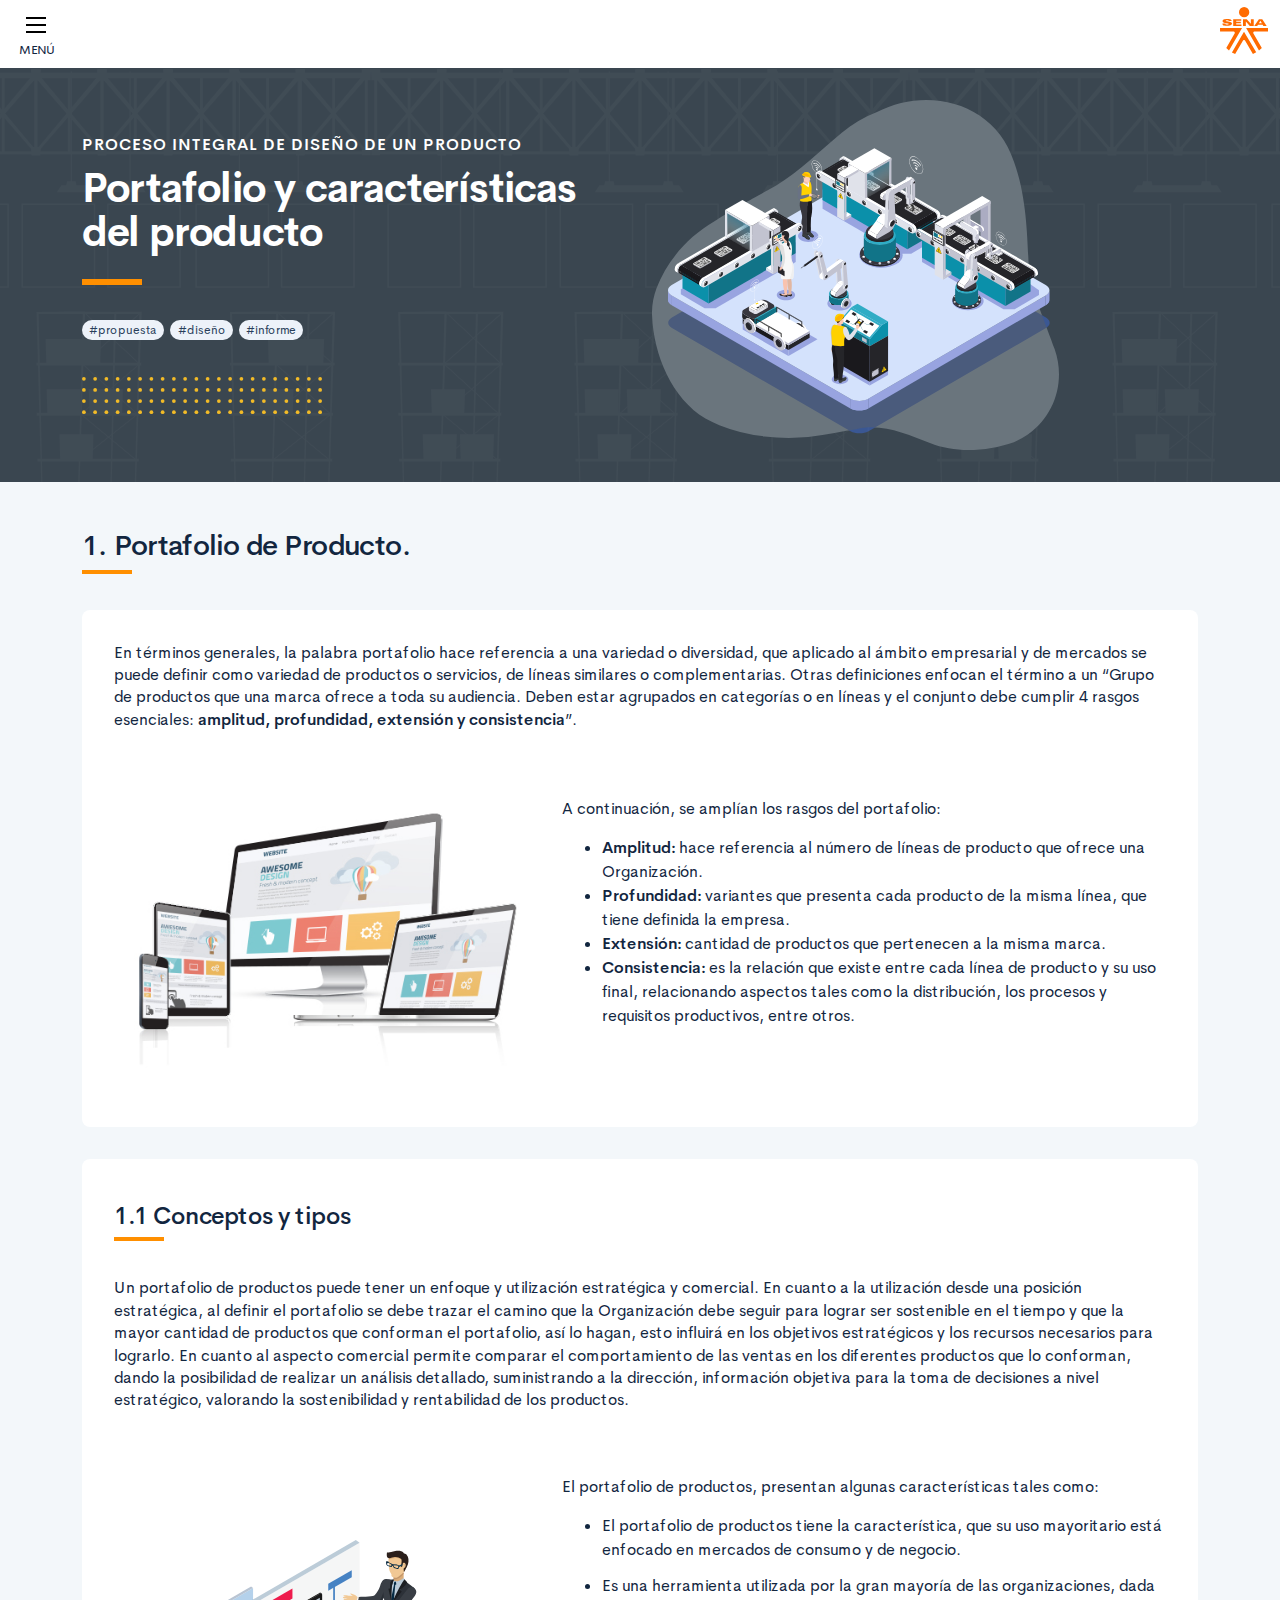
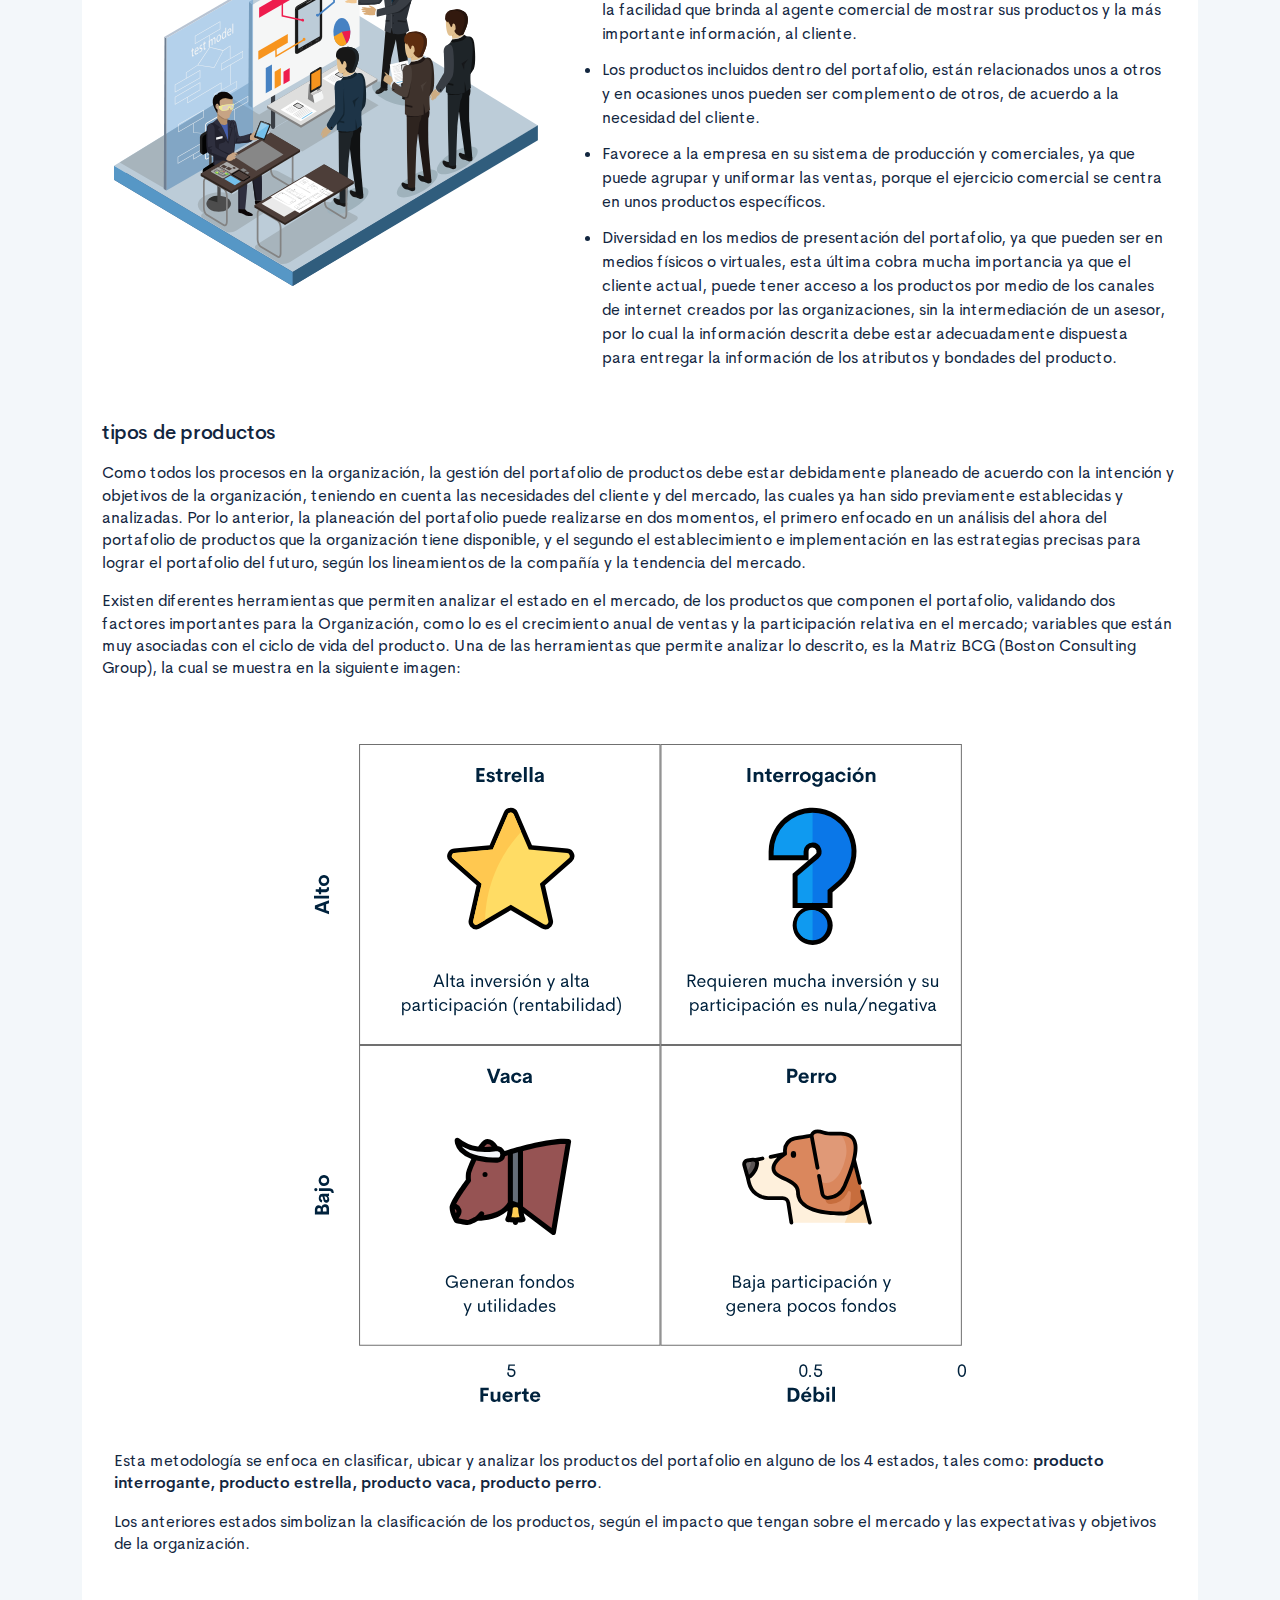
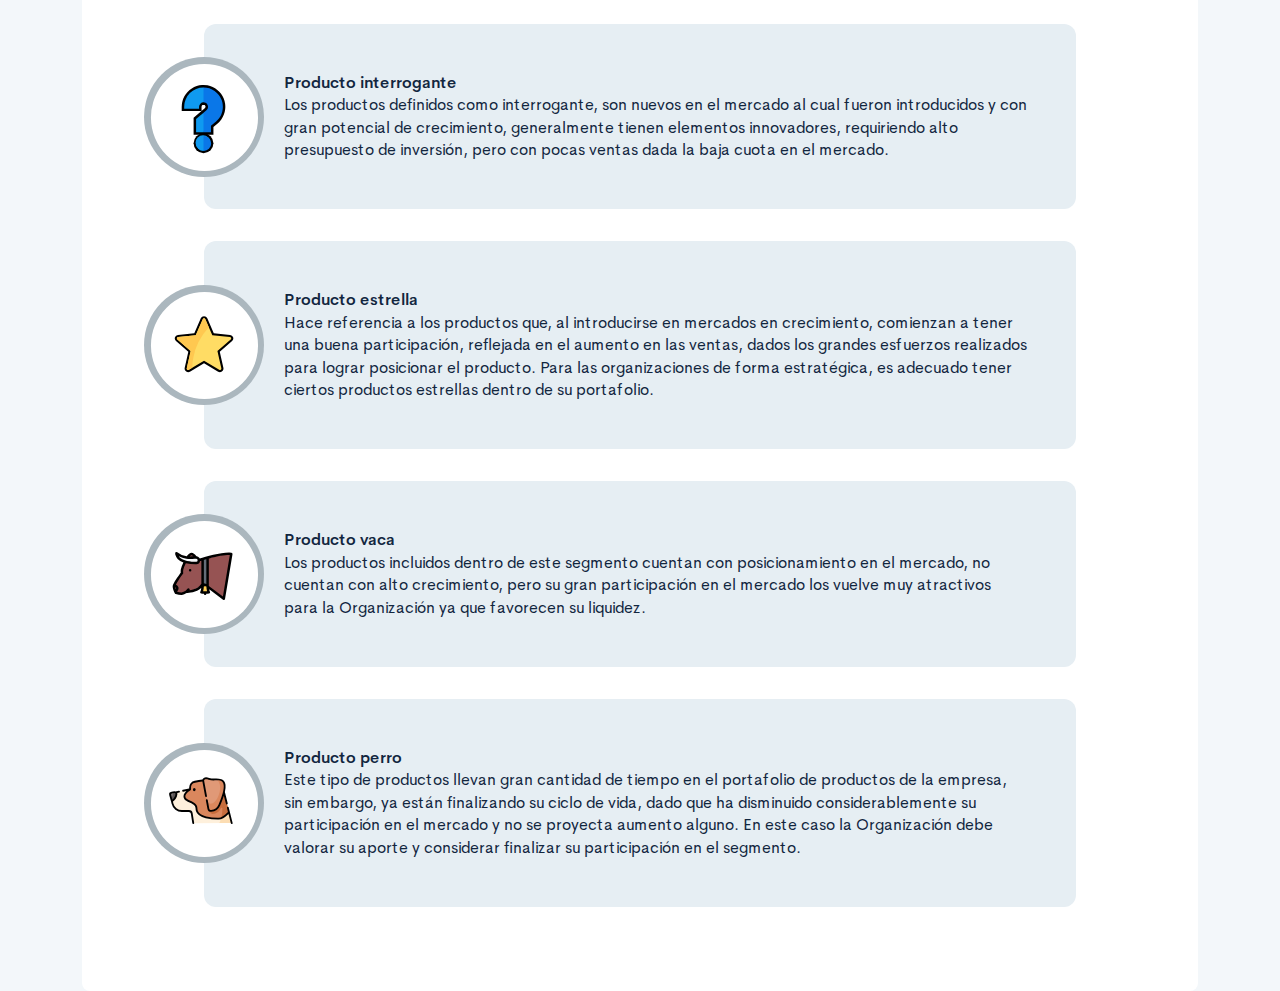
==== public/main.html @ 025b0463 "MF4_V1" ====
<!DOCTYPE html>
<html lang="es">
    <head>
        <meta charset="UTF-8">
        <meta name="viewport" content="width=device-width, user-scalable=no, initial-scale=1.0, maximum-scale=1.0, minimum-scale=1.0">
        <title>Proceso Integral de Diseño de un Producto</title>
        <meta meta name="description" content="En este material de formación se aborda la sintaxis para la declaración de variables y su respectiva asignación de valores, así como también los tipos de datos y la jerarquía de operaciones, haciendo uso del lenguaje de programación Java.">
        <link rel="icon" type="image/svg+xml" href="assets/images/logos/senaLogo.svg">
        <link rel="stylesheet" href="assets/fonts/feather/feather.css">
        <link rel="stylesheet" href="assets/fonts/fontawesome/css/font-awesome.css">
        <link href="assets/css/fancybox.css" rel="stylesheet">
        <link href="assets/css/animate.css" rel="stylesheet">
        <link rel="stylesheet" href="assets/css/main.css">
    </head>
    <body class="theme-dark page-header-textura" id="page-main">
        <div class="page-main">
            <header class="sticky-top">
                <div class="page-topbar">
                    <div class="container-fluid">
                        <div class="d-flex justify-content-between align-items-center">
                            <div class="page-topbar__menu"><a class="page-topbar__menu-icon btn-menu-responsive" href="#"><span></span><span></span><span></span></a><span class="page-topbar__menu-title">MENÚ</span></div>
                            <div class="page-topbar__logo"><img class="img-fluid" src="assets/images/logos/senaLogo.svg" alt="Logo SENA"></div>
                        </div>
                    </div>
                </div>
            </header>
            <main class="mb-5">
                <div class="page-header mb-5" id="page-main-header">
                    <div class="page-textura">
                        <div class="container">
                            <div class="row align-items-center">
                                <div class="col-12 col-lg-6">
                                    <h3 class="curso-subtitulo" id="curso-titulo-componente">Proceso Integral de Diseño de un Producto</h3>
                                    <h1 class="curso-titulo" id="curso-titulo-tema">Portafolio y características del producto</h1>
                                    <div class="brand-line-primary"></div>
                                    <div class="keywords"><span class="badge badge-pill badge-light mr-2">#investigación</span><span class="badge badge-pill badge-light mr-2">#propuesta</span><span class="badge badge-pill badge-light mr-2">#diseño</span><span class="badge badge-pill badge-light mr-2">#informe</span></div>
                                    <div class="barra-dots mt-5"><img class="img-fluid" src="assets/images/header/icon_dots.svg" alt="alt"></div>
                                </div>
                                <div class="col-12 col-lg-6">
                                    <div class="d-none d-lg-block"><img class="curso-imagen" src="assets/images/header/header_media.svg"></div>
                                </div>
                            </div>
                        </div>
                    </div>
                </div>
                <div id="mainContent"></div>
            </main>
            <footer class="mt-5">
                <div class="page-control d-none" id="page-control">
                    <div class="row justify-content-center align-items-center"><a class="page-control-link page-control-prev col-6 py-3 text-center" id="back" href="#"><span>
                                <div class="fa fa-chevron-left mr-3"></div>Anterior
                            </span></a><a class="page-control-link page-control-next col-6 py-3 text-center" id="next" href="#"><span>Siguiente<div class="fa fa-chevron-right ml-3"></div></span></a></div>
                </div>
            </footer>
        </div>
        <aside id="page-main-aside">
            <div class="aside-contenidos">
                <div class="aside-contenidos__header d-flex justify-content-between align-items-center">
                    <div class="aside-contenidos__titulo"><span> <i class="fa fa-list-ul mr-2"></i>Contenidos</span></div>
                    <div class="aside-contenidos__close d-md-none"><a class="page-main-aside__close icon btnclose m-0" href="#"></a></div>
                </div>
                <nav class="aside-contenidos__body">
                    <ul class="menu-main" id="menuMain"></ul>
                </nav>
            </div>
            <div class="aside-extra position-relative">
                <ul class="fixed-bottom menu-secondary" id="menuSecondary"></ul>
            </div>
        </aside>
        <script src="assets/js/vendor.js"></script>
        <script src="assets/js/global.js"> </script>
        <script src="assets/js/pages.js"> </script>
    </body>
</html>
---- public/assets/fonts/feather/feather.css ----
@font-face {
  font-family: 'Feather';
  src:
    url('fonts/Feather.ttf?sdxovp') format('truetype'),
    url('fonts/Feather.woff?sdxovp') format('woff'),
    url('fonts/Feather.svg?sdxovp#Feather') format('svg');
  font-weight: normal;
  font-style: normal;
}

.fe {
  /* use !important to prevent issues with browser extensions that change fonts */
  font-family: 'Feather' !important;
  speak: none;
  font-style: normal;
  font-weight: normal;
  font-variant: normal;
  text-transform: none;
  line-height: 1;

  /* Better Font Rendering =========== */
  -webkit-font-smoothing: antialiased;
  -moz-osx-font-smoothing: grayscale;
}

.fe-activity:before {
  content: "\e900";
}
.fe-airplay:before {
  content: "\e901";
}
.fe-alert-circle:before {
  content: "\e902";
}
.fe-alert-octagon:before {
  content: "\e903";
}
.fe-alert-triangle:before {
  content: "\e904";
}
.fe-align-center:before {
  content: "\e905";
}
.fe-align-justify:before {
  content: "\e906";
}
.fe-align-left:before {
  content: "\e907";
}
.fe-align-right:before {
  content: "\e908";
}
.fe-anchor:before {
  content: "\e909";
}
.fe-aperture:before {
  content: "\e90a";
}
.fe-archive:before {
  content: "\e90b";
}
.fe-arrow-down:before {
  content: "\e90c";
}
.fe-arrow-down-circle:before {
  content: "\e90d";
}
.fe-arrow-down-left:before {
  content: "\e90e";
}
.fe-arrow-down-right:before {
  content: "\e90f";
}
.fe-arrow-left:before {
  content: "\e910";
}
.fe-arrow-left-circle:before {
  content: "\e911";
}
.fe-arrow-right:before {
  content: "\e912";
}
.fe-arrow-right-circle:before {
  content: "\e913";
}
.fe-arrow-up:before {
  content: "\e914";
}
.fe-arrow-up-circle:before {
  content: "\e915";
}
.fe-arrow-up-left:before {
  content: "\e916";
}
.fe-arrow-up-right:before {
  content: "\e917";
}
.fe-at-sign:before {
  content: "\e918";
}
.fe-award:before {
  content: "\e919";
}
.fe-bar-chart:before {
  content: "\e91a";
}
.fe-bar-chart-2:before {
  content: "\e91b";
}
.fe-battery:before {
  content: "\e91c";
}
.fe-battery-charging:before {
  content: "\e91d";
}
.fe-bell:before {
  content: "\e91e";
}
.fe-bell-off:before {
  content: "\e91f";
}
.fe-bluetooth:before {
  content: "\e920";
}
.fe-bold:before {
  content: "\e921";
}
.fe-book:before {
  content: "\e922";
}
.fe-book-open:before {
  content: "\e923";
}
.fe-bookmark:before {
  content: "\e924";
}
.fe-box:before {
  content: "\e925";
}
.fe-briefcase:before {
  content: "\e926";
}
.fe-calendar:before {
  content: "\e927";
}
.fe-camera:before {
  content: "\e928";
}
.fe-camera-off:before {
  content: "\e929";
}
.fe-cast:before {
  content: "\e92a";
}
.fe-check:before {
  content: "\e92b";
}
.fe-check-circle:before {
  content: "\e92c";
}
.fe-check-square:before {
  content: "\e92d";
}
.fe-chevron-down:before {
  content: "\e92e";
}
.fe-chevron-left:before {
  content: "\e92f";
}
.fe-chevron-right:before {
  content: "\e930";
}
.fe-chevron-up:before {
  content: "\e931";
}
.fe-chevrons-down:before {
  content: "\e932";
}
.fe-chevrons-left:before {
  content: "\e933";
}
.fe-chevrons-right:before {
  content: "\e934";
}
.fe-chevrons-up:before {
  content: "\e935";
}
.fe-chrome:before {
  content: "\e936";
}
.fe-circle:before {
  content: "\e937";
}
.fe-clipboard:before {
  content: "\e938";
}
.fe-clock:before {
  content: "\e939";
}
.fe-cloud:before {
  content: "\e93a";
}
.fe-cloud-drizzle:before {
  content: "\e93b";
}
.fe-cloud-lightning:before {
  content: "\e93c";
}
.fe-cloud-off:before {
  content: "\e93d";
}
.fe-cloud-rain:before {
  content: "\e93e";
}
.fe-cloud-snow:before {
  content: "\e93f";
}
.fe-code:before {
  content: "\e940";
}
.fe-codepen:before {
  content: "\e941";
}
.fe-command:before {
  content: "\e942";
}
.fe-compass:before {
  content: "\e943";
}
.fe-copy:before {
  content: "\e944";
}
.fe-corner-down-left:before {
  content: "\e945";
}
.fe-corner-down-right:before {
  content: "\e946";
}
.fe-corner-left-down:before {
  content: "\e947";
}
.fe-corner-left-up:before {
  content: "\e948";
}
.fe-corner-right-down:before {
  content: "\e949";
}
.fe-corner-right-up:before {
  content: "\e94a";
}
.fe-corner-up-left:before {
  content: "\e94b";
}
.fe-corner-up-right:before {
  content: "\e94c";
}
.fe-cpu:before {
  content: "\e94d";
}
.fe-credit-card:before {
  content: "\e94e";
}
.fe-crop:before {
  content: "\e94f";
}
.fe-crosshair:before {
  content: "\e950";
}
.fe-database:before {
  content: "\e951";
}
.fe-delete:before {
  content: "\e952";
}
.fe-disc:before {
  content: "\e953";
}
.fe-dollar-sign:before {
  content: "\e954";
}
.fe-download:before {
  content: "\e955";
}
.fe-download-cloud:before {
  content: "\e956";
}
.fe-droplet:before {
  content: "\e957";
}
.fe-edit:before {
  content: "\e958";
}
.fe-edit-2:before {
  content: "\e959";
}
.fe-edit-3:before {
  content: "\e95a";
}
.fe-external-link:before {
  content: "\e95b";
}
.fe-eye:before {
  content: "\e95c";
}
.fe-eye-off:before {
  content: "\e95d";
}
.fe-facebook:before {
  content: "\e95e";
}
.fe-fast-forward:before {
  content: "\e95f";
}
.fe-feather:before {
  content: "\e960";
}
.fe-file:before {
  content: "\e961";
}
.fe-file-minus:before {
  content: "\e962";
}
.fe-file-plus:before {
  content: "\e963";
}
.fe-file-text:before {
  content: "\e964";
}
.fe-film:before {
  content: "\e965";
}
.fe-filter:before {
  content: "\e966";
}
.fe-flag:before {
  content: "\e967";
}
.fe-folder:before {
  content: "\e968";
}
.fe-folder-minus:before {
  content: "\e969";
}
.fe-folder-plus:before {
  content: "\e96a";
}
.fe-gift:before {
  content: "\e96b";
}
.fe-git-branch:before {
  content: "\e96c";
}
.fe-git-commit:before {
  content: "\e96d";
}
.fe-git-merge:before {
  content: "\e96e";
}
.fe-git-pull-request:before {
  content: "\e96f";
}
.fe-github:before {
  content: "\e970";
}
.fe-gitlab:before {
  content: "\e971";
}
.fe-globe:before {
  content: "\e972";
}
.fe-grid:before {
  content: "\e973";
}
.fe-hard-drive:before {
  content: "\e974";
}
.fe-hash:before {
  content: "\e975";
}
.fe-headphones:before {
  content: "\e976";
}
.fe-heart:before {
  content: "\e977";
}
.fe-help-circle:before {
  content: "\e978";
}
.fe-home:before {
  content: "\e979";
}
.fe-image:before {
  content: "\e97a";
}
.fe-inbox:before {
  content: "\e97b";
}
.fe-info:before {
  content: "\e97c";
}
.fe-instagram:before {
  content: "\e97d";
}
.fe-italic:before {
  content: "\e97e";
}
.fe-layers:before {
  content: "\e97f";
}
.fe-layout:before {
  content: "\e980";
}
.fe-life-buoy:before {
  content: "\e981";
}
.fe-link:before {
  content: "\e982";
}
.fe-link-2:before {
  content: "\e983";
}
.fe-linkedin:before {
  content: "\e984";
}
.fe-list:before {
  content: "\e985";
}
.fe-loader:before {
  content: "\e986";
}
.fe-lock:before {
  content: "\e987";
}
.fe-log-in:before {
  content: "\e988";
}
.fe-log-out:before {
  content: "\e989";
}
.fe-mail:before {
  content: "\e98a";
}
.fe-map:before {
  content: "\e98b";
}
.fe-map-pin:before {
  content: "\e98c";
}
.fe-maximize:before {
  content: "\e98d";
}
.fe-maximize-2:before {
  content: "\e98e";
}
.fe-menu:before {
  content: "\e98f";
}
.fe-message-circle:before {
  content: "\e990";
}
.fe-message-square:before {
  content: "\e991";
}
.fe-mic:before {
  content: "\e992";
}
.fe-mic-off:before {
  content: "\e993";
}
.fe-minimize:before {
  content: "\e994";
}
.fe-minimize-2:before {
  content: "\e995";
}
.fe-minus:before {
  content: "\e996";
}
.fe-minus-circle:before {
  content: "\e997";
}
.fe-minus-square:before {
  content: "\e998";
}
.fe-monitor:before {
  content: "\e999";
}
.fe-moon:before {
  content: "\e99a";
}
.fe-more-horizontal:before {
  content: "\e99b";
}
.fe-more-vertical:before {
  content: "\e99c";
}
.fe-move:before {
  content: "\e99d";
}
.fe-music:before {
  content: "\e99e";
}
.fe-navigation:before {
  content: "\e99f";
}
.fe-navigation-2:before {
  content: "\e9a0";
}
.fe-octagon:before {
  content: "\e9a1";
}
.fe-package:before {
  content: "\e9a2";
}
.fe-paperclip:before {
  content: "\e9a3";
}
.fe-pause:before {
  content: "\e9a4";
}
.fe-pause-circle:before {
  content: "\e9a5";
}
.fe-percent:before {
  content: "\e9a6";
}
.fe-phone:before {
  content: "\e9a7";
}
.fe-phone-call:before {
  content: "\e9a8";
}
.fe-phone-forwarded:before {
  content: "\e9a9";
}
.fe-phone-incoming:before {
  content: "\e9aa";
}
.fe-phone-missed:before {
  content: "\e9ab";
}
.fe-phone-off:before {
  content: "\e9ac";
}
.fe-phone-outgoing:before {
  content: "\e9ad";
}
.fe-pie-chart:before {
  content: "\e9ae";
}
.fe-play:before {
  content: "\e9af";
}
.fe-play-circle:before {
  content: "\e9b0";
}
.fe-plus:before {
  content: "\e9b1";
}
.fe-plus-circle:before {
  content: "\e9b2";
}
.fe-plus-square:before {
  content: "\e9b3";
}
.fe-pocket:before {
  content: "\e9b4";
}
.fe-power:before {
  content: "\e9b5";
}
.fe-printer:before {
  content: "\e9b6";
}
.fe-radio:before {
  content: "\e9b7";
}
.fe-refresh-ccw:before {
  content: "\e9b8";
}
.fe-refresh-cw:before {
  content: "\e9b9";
}
.fe-repeat:before {
  content: "\e9ba";
}
.fe-rewind:before {
  content: "\e9bb";
}
.fe-rotate-ccw:before {
  content: "\e9bc";
}
.fe-rotate-cw:before {
  content: "\e9bd";
}
.fe-rss:before {
  content: "\e9be";
}
.fe-save:before {
  content: "\e9bf";
}
.fe-scissors:before {
  content: "\e9c0";
}
.fe-search:before {
  content: "\e9c1";
}
.fe-send:before {
  content: "\e9c2";
}
.fe-server:before {
  content: "\e9c3";
}
.fe-settings:before {
  content: "\e9c4";
}
.fe-share:before {
  content: "\e9c5";
}
.fe-share-2:before {
  content: "\e9c6";
}
.fe-shield:before {
  content: "\e9c7";
}
.fe-shield-off:before {
  content: "\e9c8";
}
.fe-shopping-bag:before {
  content: "\e9c9";
}
.fe-shopping-cart:before {
  content: "\e9ca";
}
.fe-shuffle:before {
  content: "\e9cb";
}
.fe-sidebar:before {
  content: "\e9cc";
}
.fe-skip-back:before {
  content: "\e9cd";
}
.fe-skip-forward:before {
  content: "\e9ce";
}
.fe-slack:before {
  content: "\e9cf";
}
.fe-slash:before {
  content: "\e9d0";
}
.fe-sliders:before {
  content: "\e9d1";
}
.fe-smartphone:before {
  content: "\e9d2";
}
.fe-speaker:before {
  content: "\e9d3";
}
.fe-square:before {
  content: "\e9d4";
}
.fe-star:before {
  content: "\e9d5";
}
.fe-stop-circle:before {
  content: "\e9d6";
}
.fe-sun:before {
  content: "\e9d7";
}
.fe-sunrise:before {
  content: "\e9d8";
}
.fe-sunset:before {
  content: "\e9d9";
}
.fe-tablet:before {
  content: "\e9da";
}
.fe-tag:before {
  content: "\e9db";
}
.fe-target:before {
  content: "\e9dc";
}
.fe-terminal:before {
  content: "\e9dd";
}
.fe-thermometer:before {
  content: "\e9de";
}
.fe-thumbs-down:before {
  content: "\e9df";
}
.fe-thumbs-up:before {
  content: "\e9e0";
}
.fe-toggle-left:before {
  content: "\e9e1";
}
.fe-toggle-right:before {
  content: "\e9e2";
}
.fe-trash:before {
  content: "\e9e3";
}
.fe-trash-2:before {
  content: "\e9e4";
}
.fe-trending-down:before {
  content: "\e9e5";
}
.fe-trending-up:before {
  content: "\e9e6";
}
.fe-triangle:before {
  content: "\e9e7";
}
.fe-truck:before {
  content: "\e9e8";
}
.fe-tv:before {
  content: "\e9e9";
}
.fe-twitter:before {
  content: "\e9ea";
}
.fe-type:before {
  content: "\e9eb";
}
.fe-umbrella:before {
  content: "\e9ec";
}
.fe-underline:before {
  content: "\e9ed";
}
.fe-unlock:before {
  content: "\e9ee";
}
.fe-upload:before {
  content: "\e9ef";
}
.fe-upload-cloud:before {
  content: "\e9f0";
}
.fe-user:before {
  content: "\e9f1";
}
.fe-user-check:before {
  content: "\e9f2";
}
.fe-user-minus:before {
  content: "\e9f3";
}
.fe-user-plus:before {
  content: "\e9f4";
}
.fe-user-x:before {
  content: "\e9f5";
}
.fe-users:before {
  content: "\e9f6";
}
.fe-video:before {
  content: "\e9f7";
}
.fe-video-off:before {
  content: "\e9f8";
}
.fe-voicemail:before {
  content: "\e9f9";
}
.fe-volume:before {
  content: "\e9fa";
}
.fe-volume-1:before {
  content: "\e9fb";
}
.fe-volume-2:before {
  content: "\e9fc";
}
.fe-volume-x:before {
  content: "\e9fd";
}
.fe-watch:before {
  content: "\e9fe";
}
.fe-wifi:before {
  content: "\e9ff";
}
.fe-wifi-off:before {
  content: "\ea00";
}
.fe-wind:before {
  content: "\ea01";
}
.fe-x:before {
  content: "\ea02";
}
.fe-x-circle:before {
  content: "\ea03";
}
.fe-x-square:before {
  content: "\ea04";
}
.fe-youtube:before {
  content: "\ea05";
}
.fe-zap:before {
  content: "\ea06";
}
.fe-zap-off:before {
  content: "\ea07";
}
.fe-zoom-in:before {
  content: "\ea08";
}
.fe-zoom-out:before {
  content: "\ea09";
}
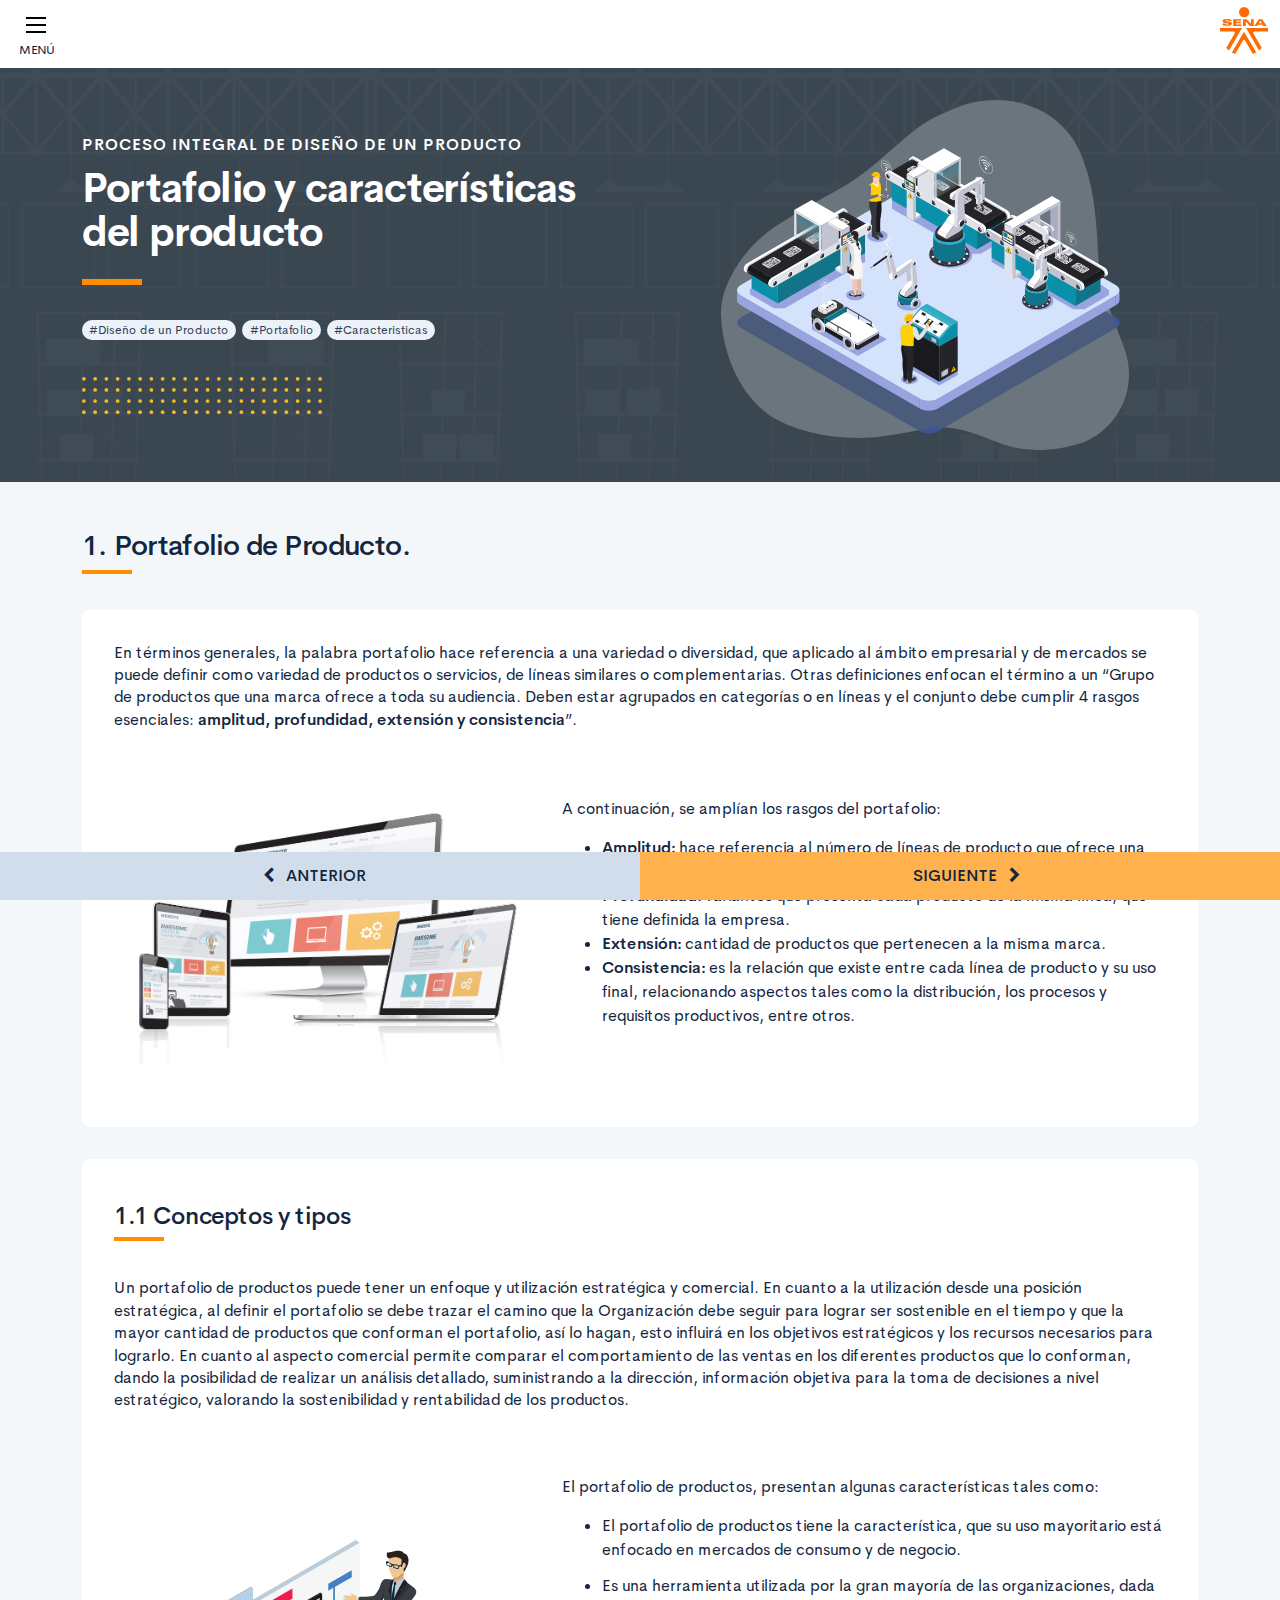
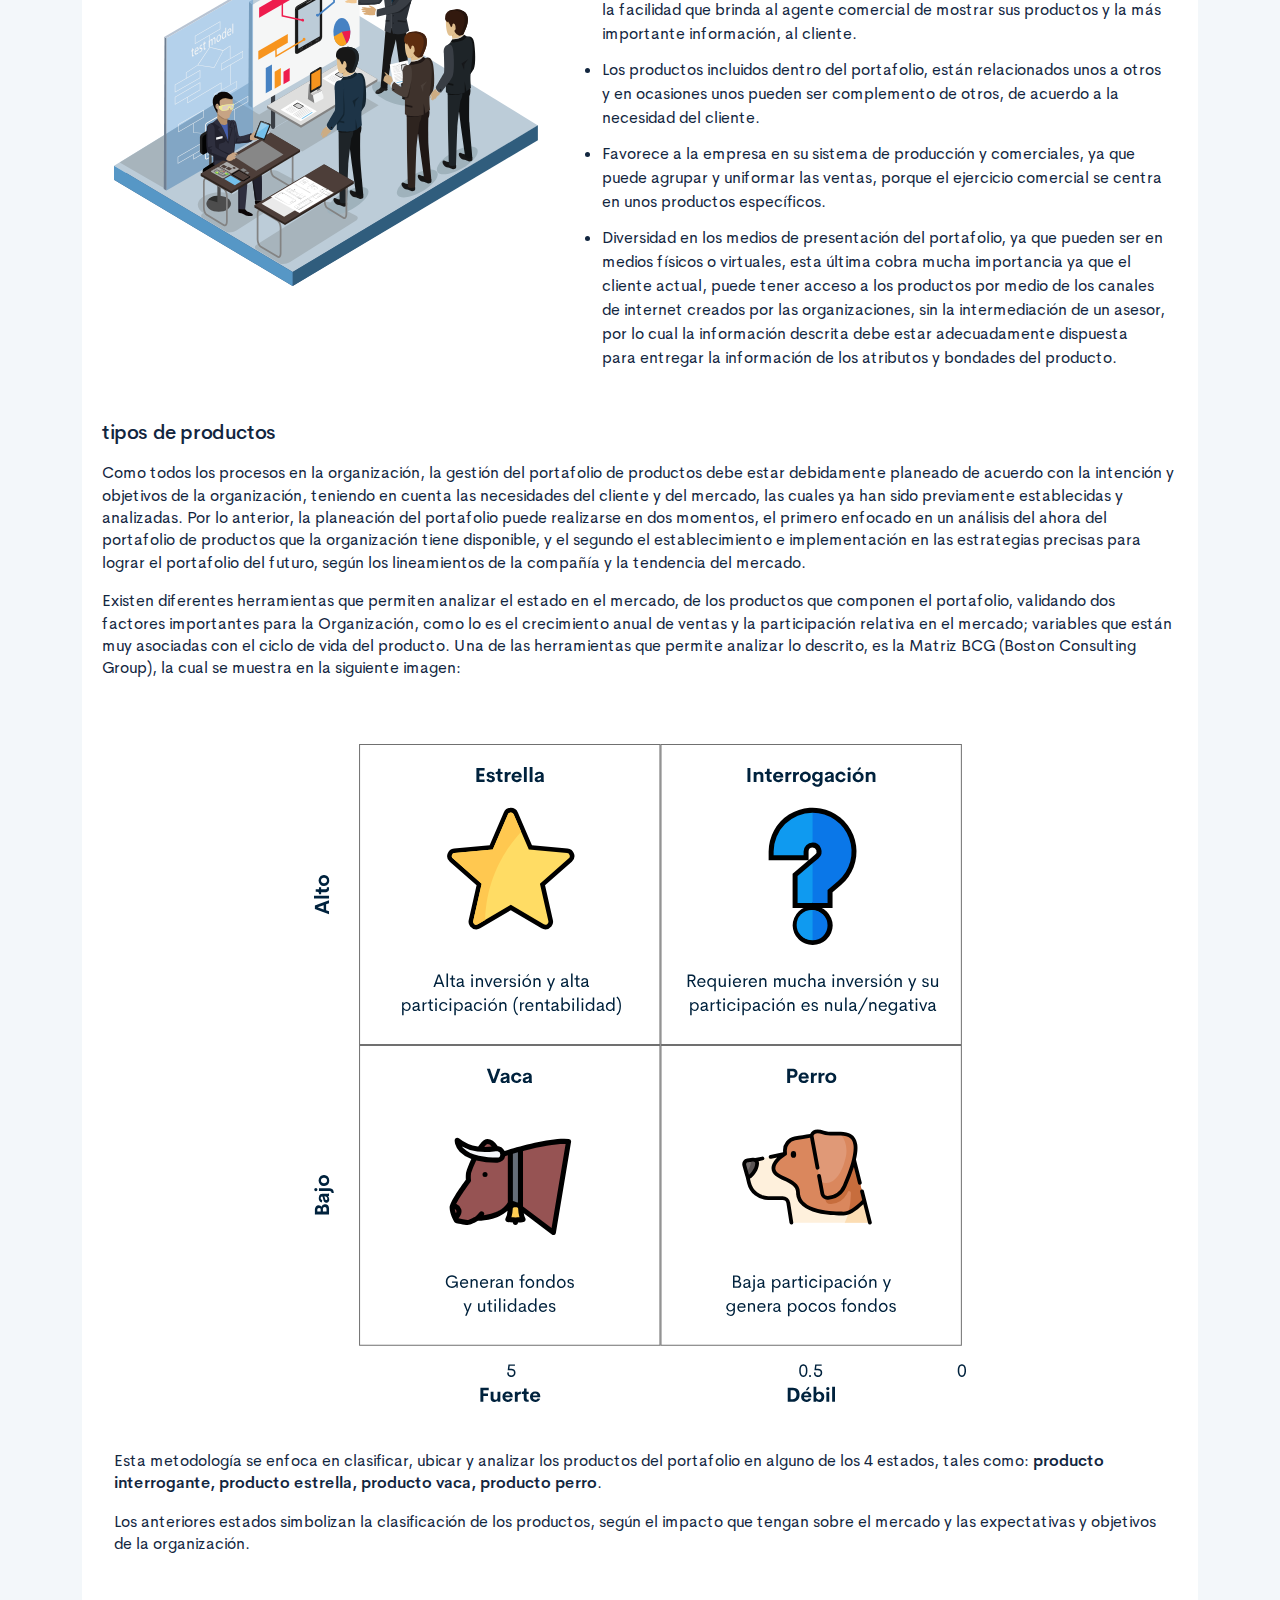
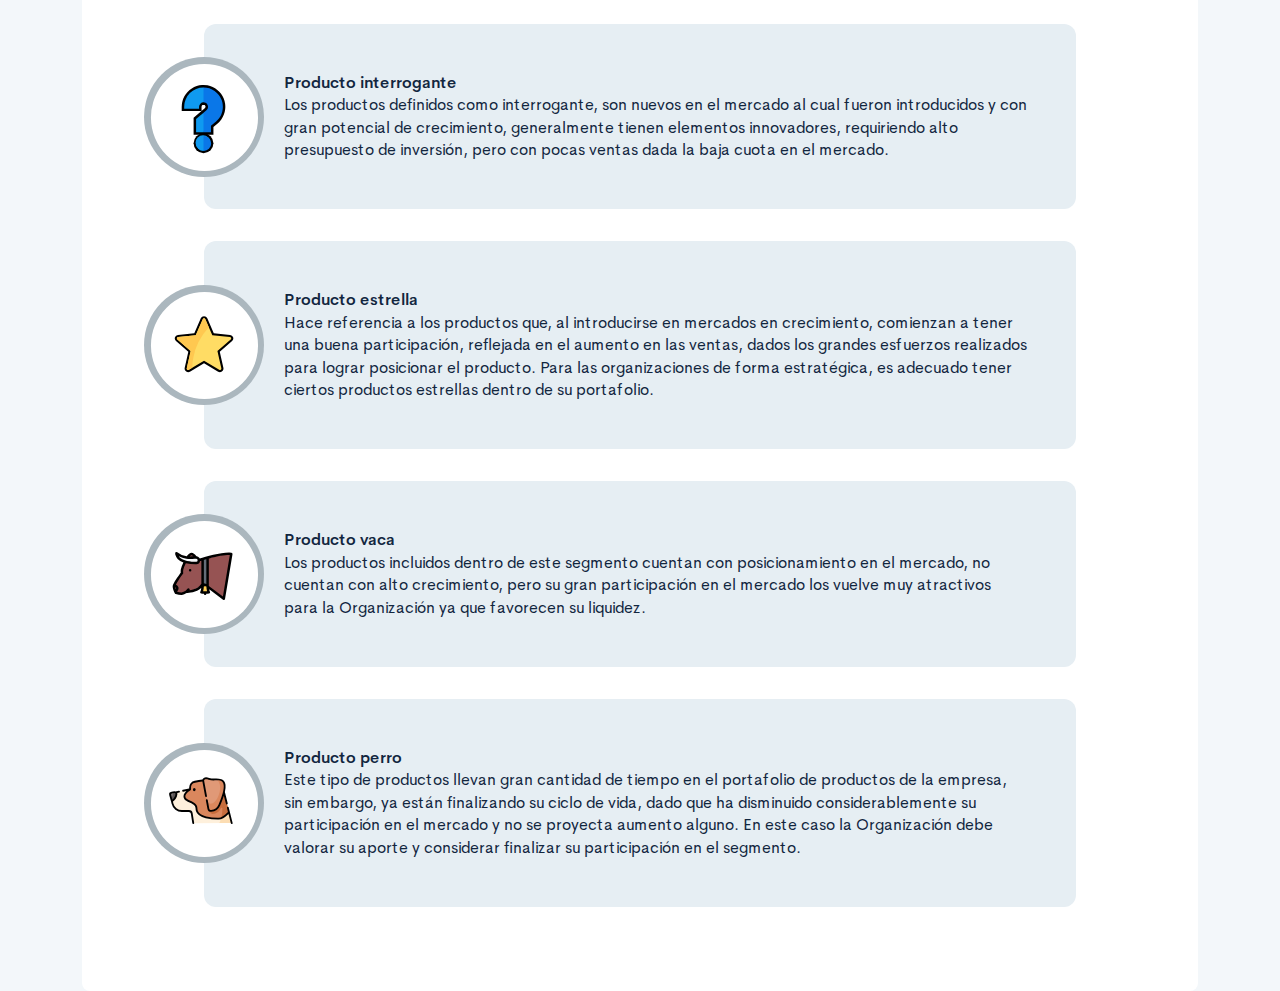
==== commit 5876e70a: "Se ajusta codigo para crear descargable" ====
--- a/public/main.html
+++ b/public/main.html
@@ -3,8 +3,8 @@
     <head>
         <meta charset="UTF-8">
         <meta name="viewport" content="width=device-width, user-scalable=no, initial-scale=1.0, maximum-scale=1.0, minimum-scale=1.0">
-        <title>Proceso Integral de Diseño de un Producto</title>
-        <meta meta name="description" content="En este material de formación se aborda la sintaxis para la declaración de variables y su respectiva asignación de valores, así como también los tipos de datos y la jerarquía de operaciones, haciendo uso del lenguaje de programación Java.">
+        <title>Portafolio y características del producto</title>
+        <meta meta name="description" content="El contenido de la presente unidad, permitirá reconocer los aspectos relacionados con los componentes de un portafolio de productos, como se clasifican los productos según su estado en el mercado, de igual forma los aspectos a tener en cuenta en el momento de presentar un informe de selección de una propuesta de diseño.">
         <link rel="icon" type="image/svg+xml" href="assets/images/logos/senaLogo.svg">
         <link rel="stylesheet" href="assets/fonts/feather/feather.css">
         <link rel="stylesheet" href="assets/fonts/fontawesome/css/font-awesome.css">
@@ -25,19 +25,21 @@
                 </div>
             </header>
             <main class="mb-5">
-                <div class="page-header mb-5" id="page-main-header">
+                <div class="page-header" id="page-main-header">
                     <div class="page-textura">
                         <div class="container">
-                            <div class="row align-items-center">
-                                <div class="col-12 col-lg-6">
-                                    <h3 class="curso-subtitulo" id="curso-titulo-componente">Proceso Integral de Diseño de un Producto</h3>
-                                    <h1 class="curso-titulo" id="curso-titulo-tema">Portafolio y características del producto</h1>
-                                    <div class="brand-line-primary"></div>
-                                    <div class="keywords"><span class="badge badge-pill badge-light mr-2">#investigación</span><span class="badge badge-pill badge-light mr-2">#propuesta</span><span class="badge badge-pill badge-light mr-2">#diseño</span><span class="badge badge-pill badge-light mr-2">#informe</span></div>
-                                    <div class="barra-dots mt-5"><img class="img-fluid" src="assets/images/header/icon_dots.svg" alt="alt"></div>
-                                </div>
-                                <div class="col-12 col-lg-6">
-                                    <div class="d-none d-lg-block"><img class="curso-imagen" src="assets/images/header/header_media.svg"></div>
+                            <div class="curso-portada">
+                                <div class="row align-items-center">
+                                    <div class="col-12 col-lg-6">
+                                        <h3 class="curso-subtitulo" id="curso-titulo-componente">Proceso Integral de Diseño de un Producto</h3>
+                                        <h1 class="curso-titulo" id="curso-titulo-tema">Portafolio y características del producto</h1>
+                                        <div class="brand-line-primary"></div>
+                                        <div class="keywords"><span class="badge badge-pill badge-light mr-2">#Diseño de un Producto</span><span class="badge badge-pill badge-light mr-2">#Portafolio</span><span class="badge badge-pill badge-light mr-2">#Caracteristicas</span></div>
+                                        <div class="barra-dots mt-5"><img class="img-fluid" src="assets/images/header/icon_dots.svg" alt="alt" /></div>
+                                    </div>
+                                    <div class="col-12 col-lg-6 text-center">
+                                        <div class="d-none d-lg-block"><img class="curso-imagen" src="assets/images/header/header_media.svg" /></div>
+                                    </div>
                                 </div>
                             </div>
                         </div>
@@ -46,7 +48,7 @@
                 <div id="mainContent"></div>
             </main>
             <footer class="mt-5">
-                <div class="page-control d-none" id="page-control">
+                <div class="page-control" id="page-control">
                     <div class="row justify-content-center align-items-center"><a class="page-control-link page-control-prev col-6 py-3 text-center" id="back" href="#"><span>
                                 <div class="fa fa-chevron-left mr-3"></div>Anterior
                             </span></a><a class="page-control-link page-control-next col-6 py-3 text-center" id="next" href="#"><span>Siguiente<div class="fa fa-chevron-right ml-3"></div></span></a></div>
--- a/public/assets/css/main.css
+++ b/public/assets/css/main.css
@@ -3,6 +3,6 @@
  * Copyright 2011-2019 The Bootstrap Authors
  * Copyright 2011-2019 Twitter, Inc.
  * Licensed under MIT (https://github.com/twbs/bootstrap/blob/master/LICENSE)
- */:root{--blue: #2C7BE5;--indigo: #727cf5;--purple: #6b5eae;--pink: #ff679b;--red: #E63757;--orange: #fd7e14;--yellow: #F6C343;--green: #00D97E;--teal: #02a8b5;--cyan: #39afd1;--white: #fff;--gray: #95AAC9;--gray-dark: #3B506C;--primary: #12263F;--secondary: #6E84A3;--success: #00A99A;--info: #39afd1;--warning: #ff8f00;--danger: #E63757;--light: #EDF2F9;--dark: #000;--white: #fff;--breakpoint-xs: 0;--breakpoint-sm: 576px;--breakpoint-md: 768px;--breakpoint-lg: 992px;--breakpoint-xl: 1200px;--font-family-sans-serif: "Cerebri Sans", sans-serif;--font-family-monospace: "Courier New", monospace}*,*::before,*::after{box-sizing:border-box}html{font-family:sans-serif;line-height:1.15;-webkit-text-size-adjust:100%;-webkit-tap-highlight-color:rgba(0,0,0,0)}article,aside,figcaption,figure,footer,header,hgroup,main,nav,section{display:block}body{margin:0;font-family:"Cerebri Sans",sans-serif;font-size:.9375rem;font-weight:400;line-height:1.5;color:#12263F;text-align:left;background-color:#F3F7FA}[tabindex="-1"]:focus:not(:focus-visible){outline:0 !important}hr{box-sizing:content-box;height:0;overflow:visible}h1,h2,h3,h4,h5,h6{margin-top:0;margin-bottom:1.125rem}p{margin-top:0;margin-bottom:1rem}abbr[title],abbr[data-original-title]{text-decoration:underline;text-decoration:underline dotted;cursor:help;border-bottom:0;text-decoration-skip-ink:none}address{margin-bottom:1rem;font-style:normal;line-height:inherit}ol,ul,dl{margin-top:0;margin-bottom:1rem}ol ol,ul ul,ol ul,ul ol{margin-bottom:0}dt{font-weight:600}dd{margin-bottom:.5rem;margin-left:0}blockquote{margin:0 0 1rem}b,strong{font-weight:bolder}small{font-size:80%}sub,sup{position:relative;font-size:75%;line-height:0;vertical-align:baseline}sub{bottom:-.25em}sup{top:-.5em}a{color:#2C7BE5;text-decoration:none;background-color:transparent}a:hover{color:#104082;text-decoration:none}a:not([href]){color:inherit;text-decoration:none}a:not([href]):hover{color:inherit;text-decoration:none}pre,code,kbd,samp{font-family:"Courier New",monospace;font-size:1em}pre{margin-top:0;margin-bottom:1rem;overflow:auto}figure{margin:0 0 1rem}img{vertical-align:middle;border-style:none}svg{overflow:hidden;vertical-align:middle}table{border-collapse:collapse}caption{padding-top:1rem;padding-bottom:1rem;color:#95AAC9;text-align:left;caption-side:bottom}th{text-align:inherit}label{display:inline-block;margin-bottom:.5rem}button{border-radius:0}button:focus{outline:1px dotted;outline:5px auto -webkit-focus-ring-color}input,button,select,optgroup,textarea{margin:0;font-family:inherit;font-size:inherit;line-height:inherit}button,input{overflow:visible}button,select{text-transform:none}select{word-wrap:normal}button,[type="button"],[type="reset"],[type="submit"]{-webkit-appearance:button}button:not(:disabled),[type="button"]:not(:disabled),[type="reset"]:not(:disabled),[type="submit"]:not(:disabled){cursor:pointer}button::-moz-focus-inner,[type="button"]::-moz-focus-inner,[type="reset"]::-moz-focus-inner,[type="submit"]::-moz-focus-inner{padding:0;border-style:none}input[type="radio"],input[type="checkbox"]{box-sizing:border-box;padding:0}input[type="date"],input[type="time"],input[type="datetime-local"],input[type="month"]{-webkit-appearance:listbox}textarea{overflow:auto;resize:vertical}fieldset{min-width:0;padding:0;margin:0;border:0}legend{display:block;width:100%;max-width:100%;padding:0;margin-bottom:.5rem;font-size:1.5rem;line-height:inherit;color:inherit;white-space:normal}progress{vertical-align:baseline}[type="number"]::-webkit-inner-spin-button,[type="number"]::-webkit-outer-spin-button{height:auto}[type="search"]{outline-offset:-2px;-webkit-appearance:none}[type="search"]::-webkit-search-decoration{-webkit-appearance:none}::-webkit-file-upload-button{font:inherit;-webkit-appearance:button}output{display:inline-block}summary{display:list-item;cursor:pointer}template{display:none}[hidden]{display:none !important}h1,h2,h3,h4,h5,h6,.h1,.h2,.h3,.h4,.h5,.h6{margin-bottom:1.125rem;font-weight:500;line-height:1.1}h1,.h1{font-size:1.625rem}h2,.h2{font-size:1.25rem}h3,.h3{font-size:1.0625rem}h4,.h4{font-size:.9375rem}h5,.h5{font-size:.8125rem}h6,.h6{font-size:.625rem}.lead{font-size:1.17188rem;font-weight:300}.display-1{font-size:4rem;font-weight:600;line-height:1.1}.display-2{font-size:3.25rem;font-weight:600;line-height:1.1}.display-3{font-size:2.625rem;font-weight:600;line-height:1.1}.display-4{font-size:2rem;font-weight:600;line-height:1.1}hr{margin-top:1rem;margin-bottom:1rem;border:0;border-top:1px solid #E3EBF6}small,.small{font-size:.8125rem;font-weight:400}mark,.mark{padding:.2em;background-color:#fcf8e3}.list-unstyled{padding-left:0;list-style:none}.list-inline{padding-left:0;list-style:none}.list-inline-item{display:inline-block}.list-inline-item:not(:last-child){margin-right:6px}.initialism{font-size:90%;text-transform:uppercase}.blockquote{margin-bottom:1.5rem;font-size:1.17188rem}.blockquote-footer{display:block;font-size:.8125rem;color:#95AAC9}.blockquote-footer::before{content:"\2014\00A0"}.img-fluid{max-width:100%;height:auto}.img-thumbnail{padding:.25rem;background-color:#F3F7FA;border:1px solid #E3EBF6;border-radius:.375rem;max-width:100%;height:auto}.figure{display:inline-block}.figure-img{margin-bottom:.75rem;line-height:1}.figure-caption{font-size:.8125rem;color:#95AAC9}code{font-size:87.5%;color:#2C7BE5;word-wrap:break-word}a>code{color:inherit}kbd{padding:.2rem .4rem;font-size:87.5%;color:#fff;background-color:#283E59;border-radius:.25rem}kbd kbd{padding:0;font-size:100%;font-weight:600}pre{display:block;font-size:87.5%;color:#283E59}pre code{font-size:inherit;color:inherit;word-break:normal}.pre-scrollable{max-height:340px;overflow-y:scroll}.container{width:100%;padding-right:12px;padding-left:12px;margin-right:auto;margin-left:auto}@media (min-width: 576px){.container{max-width:540px}}@media (min-width: 768px){.container{max-width:720px}}@media (min-width: 992px){.container{max-width:960px}}@media (min-width: 1200px){.container{max-width:1140px}}.container-fluid,.container-sm,.container-md,.container-lg,.container-xl{width:100%;padding-right:12px;padding-left:12px;margin-right:auto;margin-left:auto}@media (min-width: 576px){.container,.container-sm{max-width:540px}}@media (min-width: 768px){.container,.container-sm,.container-md{max-width:720px}}@media (min-width: 992px){.container,.container-sm,.container-md,.container-lg{max-width:960px}}@media (min-width: 1200px){.container,.container-sm,.container-md,.container-lg,.container-xl{max-width:1140px}}.row{display:flex;flex-wrap:wrap;margin-right:-12px;margin-left:-12px}.no-gutters{margin-right:0;margin-left:0}.no-gutters>.col,.no-gutters>[class*="col-"]{padding-right:0;padding-left:0}.col-1,.col-2,.col-3,.col-4,.col-5,.col-6,.col-7,.col-8,.col-9,.col-10,.col-11,.col-12,.col,.col-auto,.col-sm-1,.col-sm-2,.col-sm-3,.col-sm-4,.col-sm-5,.col-sm-6,.col-sm-7,.col-sm-8,.col-sm-9,.col-sm-10,.col-sm-11,.col-sm-12,.col-sm,.col-sm-auto,.col-md-1,.col-md-2,.col-md-3,.col-md-4,.col-md-5,.col-md-6,.col-md-7,.col-md-8,.col-md-9,.col-md-10,.col-md-11,.col-md-12,.col-md,.col-md-auto,.col-lg-1,.col-lg-2,.col-lg-3,.col-lg-4,.col-lg-5,.col-lg-6,.col-lg-7,.col-lg-8,.col-lg-9,.col-lg-10,.col-lg-11,.col-lg-12,.col-lg,.col-lg-auto,.col-xl-1,.col-xl-2,.col-xl-3,.col-xl-4,.col-xl-5,.col-xl-6,.col-xl-7,.col-xl-8,.col-xl-9,.col-xl-10,.col-xl-11,.col-xl-12,.col-xl,.col-xl-auto{position:relative;width:100%;padding-right:12px;padding-left:12px}.col{flex-basis:0;flex-grow:1;max-width:100%}.row-cols-1>*{flex:0 0 100%;max-width:100%}.row-cols-2>*{flex:0 0 50%;max-width:50%}.row-cols-3>*{flex:0 0 33.33333%;max-width:33.33333%}.row-cols-4>*{flex:0 0 25%;max-width:25%}.row-cols-5>*{flex:0 0 20%;max-width:20%}.row-cols-6>*{flex:0 0 16.66667%;max-width:16.66667%}.col-auto{flex:0 0 auto;width:auto;max-width:100%}.col-1{flex:0 0 8.33333%;max-width:8.33333%}.col-2{flex:0 0 16.66667%;max-width:16.66667%}.col-3{flex:0 0 25%;max-width:25%}.col-4{flex:0 0 33.33333%;max-width:33.33333%}.col-5{flex:0 0 41.66667%;max-width:41.66667%}.col-6{flex:0 0 50%;max-width:50%}.col-7{flex:0 0 58.33333%;max-width:58.33333%}.col-8{flex:0 0 66.66667%;max-width:66.66667%}.col-9{flex:0 0 75%;max-width:75%}.col-10{flex:0 0 83.33333%;max-width:83.33333%}.col-11{flex:0 0 91.66667%;max-width:91.66667%}.col-12{flex:0 0 100%;max-width:100%}.order-first{order:-1}.order-last{order:13}.order-0{order:0}.order-1{order:1}.order-2{order:2}.order-3{order:3}.order-4{order:4}.order-5{order:5}.order-6{order:6}.order-7{order:7}.order-8{order:8}.order-9{order:9}.order-10{order:10}.order-11{order:11}.order-12{order:12}.offset-1{margin-left:8.33333%}.offset-2{margin-left:16.66667%}.offset-3{margin-left:25%}.offset-4{margin-left:33.33333%}.offset-5{margin-left:41.66667%}.offset-6{margin-left:50%}.offset-7{margin-left:58.33333%}.offset-8{margin-left:66.66667%}.offset-9{margin-left:75%}.offset-10{margin-left:83.33333%}.offset-11{margin-left:91.66667%}@media (min-width: 576px){.col-sm{flex-basis:0;flex-grow:1;max-width:100%}.row-cols-sm-1>*{flex:0 0 100%;max-width:100%}.row-cols-sm-2>*{flex:0 0 50%;max-width:50%}.row-cols-sm-3>*{flex:0 0 33.33333%;max-width:33.33333%}.row-cols-sm-4>*{flex:0 0 25%;max-width:25%}.row-cols-sm-5>*{flex:0 0 20%;max-width:20%}.row-cols-sm-6>*{flex:0 0 16.66667%;max-width:16.66667%}.col-sm-auto{flex:0 0 auto;width:auto;max-width:100%}.col-sm-1{flex:0 0 8.33333%;max-width:8.33333%}.col-sm-2{flex:0 0 16.66667%;max-width:16.66667%}.col-sm-3{flex:0 0 25%;max-width:25%}.col-sm-4{flex:0 0 33.33333%;max-width:33.33333%}.col-sm-5{flex:0 0 41.66667%;max-width:41.66667%}.col-sm-6{flex:0 0 50%;max-width:50%}.col-sm-7{flex:0 0 58.33333%;max-width:58.33333%}.col-sm-8{flex:0 0 66.66667%;max-width:66.66667%}.col-sm-9{flex:0 0 75%;max-width:75%}.col-sm-10{flex:0 0 83.33333%;max-width:83.33333%}.col-sm-11{flex:0 0 91.66667%;max-width:91.66667%}.col-sm-12{flex:0 0 100%;max-width:100%}.order-sm-first{order:-1}.order-sm-last{order:13}.order-sm-0{order:0}.order-sm-1{order:1}.order-sm-2{order:2}.order-sm-3{order:3}.order-sm-4{order:4}.order-sm-5{order:5}.order-sm-6{order:6}.order-sm-7{order:7}.order-sm-8{order:8}.order-sm-9{order:9}.order-sm-10{order:10}.order-sm-11{order:11}.order-sm-12{order:12}.offset-sm-0{margin-left:0}.offset-sm-1{margin-left:8.33333%}.offset-sm-2{margin-left:16.66667%}.offset-sm-3{margin-left:25%}.offset-sm-4{margin-left:33.33333%}.offset-sm-5{margin-left:41.66667%}.offset-sm-6{margin-left:50%}.offset-sm-7{margin-left:58.33333%}.offset-sm-8{margin-left:66.66667%}.offset-sm-9{margin-left:75%}.offset-sm-10{margin-left:83.33333%}.offset-sm-11{margin-left:91.66667%}}@media (min-width: 768px){.col-md{flex-basis:0;flex-grow:1;max-width:100%}.row-cols-md-1>*{flex:0 0 100%;max-width:100%}.row-cols-md-2>*{flex:0 0 50%;max-width:50%}.row-cols-md-3>*{flex:0 0 33.33333%;max-width:33.33333%}.row-cols-md-4>*{flex:0 0 25%;max-width:25%}.row-cols-md-5>*{flex:0 0 20%;max-width:20%}.row-cols-md-6>*{flex:0 0 16.66667%;max-width:16.66667%}.col-md-auto{flex:0 0 auto;width:auto;max-width:100%}.col-md-1{flex:0 0 8.33333%;max-width:8.33333%}.col-md-2{flex:0 0 16.66667%;max-width:16.66667%}.col-md-3{flex:0 0 25%;max-width:25%}.col-md-4{flex:0 0 33.33333%;max-width:33.33333%}.col-md-5{flex:0 0 41.66667%;max-width:41.66667%}.col-md-6{flex:0 0 50%;max-width:50%}.col-md-7{flex:0 0 58.33333%;max-width:58.33333%}.col-md-8{flex:0 0 66.66667%;max-width:66.66667%}.col-md-9{flex:0 0 75%;max-width:75%}.col-md-10{flex:0 0 83.33333%;max-width:83.33333%}.col-md-11{flex:0 0 91.66667%;max-width:91.66667%}.col-md-12{flex:0 0 100%;max-width:100%}.order-md-first{order:-1}.order-md-last{order:13}.order-md-0{order:0}.order-md-1{order:1}.order-md-2{order:2}.order-md-3{order:3}.order-md-4{order:4}.order-md-5{order:5}.order-md-6{order:6}.order-md-7{order:7}.order-md-8{order:8}.order-md-9{order:9}.order-md-10{order:10}.order-md-11{order:11}.order-md-12{order:12}.offset-md-0{margin-left:0}.offset-md-1{margin-left:8.33333%}.offset-md-2{margin-left:16.66667%}.offset-md-3{margin-left:25%}.offset-md-4{margin-left:33.33333%}.offset-md-5{margin-left:41.66667%}.offset-md-6{margin-left:50%}.offset-md-7{margin-left:58.33333%}.offset-md-8{margin-left:66.66667%}.offset-md-9{margin-left:75%}.offset-md-10{margin-left:83.33333%}.offset-md-11{margin-left:91.66667%}}@media (min-width: 992px){.col-lg{flex-basis:0;flex-grow:1;max-width:100%}.row-cols-lg-1>*{flex:0 0 100%;max-width:100%}.row-cols-lg-2>*{flex:0 0 50%;max-width:50%}.row-cols-lg-3>*{flex:0 0 33.33333%;max-width:33.33333%}.row-cols-lg-4>*{flex:0 0 25%;max-width:25%}.row-cols-lg-5>*{flex:0 0 20%;max-width:20%}.row-cols-lg-6>*{flex:0 0 16.66667%;max-width:16.66667%}.col-lg-auto{flex:0 0 auto;width:auto;max-width:100%}.col-lg-1{flex:0 0 8.33333%;max-width:8.33333%}.col-lg-2{flex:0 0 16.66667%;max-width:16.66667%}.col-lg-3{flex:0 0 25%;max-width:25%}.col-lg-4{flex:0 0 33.33333%;max-width:33.33333%}.col-lg-5{flex:0 0 41.66667%;max-width:41.66667%}.col-lg-6{flex:0 0 50%;max-width:50%}.col-lg-7{flex:0 0 58.33333%;max-width:58.33333%}.col-lg-8{flex:0 0 66.66667%;max-width:66.66667%}.col-lg-9{flex:0 0 75%;max-width:75%}.col-lg-10{flex:0 0 83.33333%;max-width:83.33333%}.col-lg-11{flex:0 0 91.66667%;max-width:91.66667%}.col-lg-12{flex:0 0 100%;max-width:100%}.order-lg-first{order:-1}.order-lg-last{order:13}.order-lg-0{order:0}.order-lg-1{order:1}.order-lg-2{order:2}.order-lg-3{order:3}.order-lg-4{order:4}.order-lg-5{order:5}.order-lg-6{order:6}.order-lg-7{order:7}.order-lg-8{order:8}.order-lg-9{order:9}.order-lg-10{order:10}.order-lg-11{order:11}.order-lg-12{order:12}.offset-lg-0{margin-left:0}.offset-lg-1{margin-left:8.33333%}.offset-lg-2{margin-left:16.66667%}.offset-lg-3{margin-left:25%}.offset-lg-4{margin-left:33.33333%}.offset-lg-5{margin-left:41.66667%}.offset-lg-6{margin-left:50%}.offset-lg-7{margin-left:58.33333%}.offset-lg-8{margin-left:66.66667%}.offset-lg-9{margin-left:75%}.offset-lg-10{margin-left:83.33333%}.offset-lg-11{margin-left:91.66667%}}@media (min-width: 1200px){.col-xl{flex-basis:0;flex-grow:1;max-width:100%}.row-cols-xl-1>*{flex:0 0 100%;max-width:100%}.row-cols-xl-2>*{flex:0 0 50%;max-width:50%}.row-cols-xl-3>*{flex:0 0 33.33333%;max-width:33.33333%}.row-cols-xl-4>*{flex:0 0 25%;max-width:25%}.row-cols-xl-5>*{flex:0 0 20%;max-width:20%}.row-cols-xl-6>*{flex:0 0 16.66667%;max-width:16.66667%}.col-xl-auto{flex:0 0 auto;width:auto;max-width:100%}.col-xl-1{flex:0 0 8.33333%;max-width:8.33333%}.col-xl-2{flex:0 0 16.66667%;max-width:16.66667%}.col-xl-3{flex:0 0 25%;max-width:25%}.col-xl-4{flex:0 0 33.33333%;max-width:33.33333%}.col-xl-5{flex:0 0 41.66667%;max-width:41.66667%}.col-xl-6{flex:0 0 50%;max-width:50%}.col-xl-7{flex:0 0 58.33333%;max-width:58.33333%}.col-xl-8{flex:0 0 66.66667%;max-width:66.66667%}.col-xl-9{flex:0 0 75%;max-width:75%}.col-xl-10{flex:0 0 83.33333%;max-width:83.33333%}.col-xl-11{flex:0 0 91.66667%;max-width:91.66667%}.col-xl-12{flex:0 0 100%;max-width:100%}.order-xl-first{order:-1}.order-xl-last{order:13}.order-xl-0{order:0}.order-xl-1{order:1}.order-xl-2{order:2}.order-xl-3{order:3}.order-xl-4{order:4}.order-xl-5{order:5}.order-xl-6{order:6}.order-xl-7{order:7}.order-xl-8{order:8}.order-xl-9{order:9}.order-xl-10{order:10}.order-xl-11{order:11}.order-xl-12{order:12}.offset-xl-0{margin-left:0}.offset-xl-1{margin-left:8.33333%}.offset-xl-2{margin-left:16.66667%}.offset-xl-3{margin-left:25%}.offset-xl-4{margin-left:33.33333%}.offset-xl-5{margin-left:41.66667%}.offset-xl-6{margin-left:50%}.offset-xl-7{margin-left:58.33333%}.offset-xl-8{margin-left:66.66667%}.offset-xl-9{margin-left:75%}.offset-xl-10{margin-left:83.33333%}.offset-xl-11{margin-left:91.66667%}}.table{width:100%;margin-bottom:1.5rem;color:#12263F}.table th,.table td{padding:1rem;vertical-align:top;border-top:1px solid #EDF2F9}.table thead th{vertical-align:bottom;border-bottom:2px solid #EDF2F9}.table tbody+tbody{border-top:2px solid #EDF2F9}.table-sm th,.table-sm td{padding:1rem}.table-bordered{border:1px solid #EDF2F9}.table-bordered th,.table-bordered td{border:1px solid #EDF2F9}.table-bordered thead th,.table-bordered thead td{border-bottom-width:2px}.table-borderless th,.table-borderless td,.table-borderless thead th,.table-borderless tbody+tbody{border:0}.table-striped tbody tr:nth-of-type(even){background-color:#F9FBFD}.table-hover tbody tr:hover{color:#12263F;background-color:#F9FBFD}.table-primary,.table-primary>th,.table-primary>td{background-color:#bdc2c9}.table-primary th,.table-primary td,.table-primary thead th,.table-primary tbody+tbody{border-color:#848e9b}.table-hover .table-primary:hover{background-color:#afb5be}.table-hover .table-primary:hover>td,.table-hover .table-primary:hover>th{background-color:#afb5be}.table-secondary,.table-secondary>th,.table-secondary>td{background-color:#d6dde5}.table-secondary th,.table-secondary td,.table-secondary thead th,.table-secondary tbody+tbody{border-color:#b4bfcf}.table-hover .table-secondary:hover{background-color:#c6d0db}.table-hover .table-secondary:hover>td,.table-hover .table-secondary:hover>th{background-color:#c6d0db}.table-success,.table-success>th,.table-success>td{background-color:#b8e7e3}.table-success th,.table-success td,.table-success thead th,.table-success tbody+tbody{border-color:#7ad2ca}.table-hover .table-success:hover{background-color:#a5e1db}.table-hover .table-success:hover>td,.table-hover .table-success:hover>th{background-color:#a5e1db}.table-info,.table-info>th,.table-info>td{background-color:#c8e9f2}.table-info th,.table-info td,.table-info thead th,.table-info tbody+tbody{border-color:#98d5e7}.table-hover .table-info:hover{background-color:#b3e1ed}.table-hover .table-info:hover>td,.table-hover .table-info:hover>th{background-color:#b3e1ed}.table-warning,.table-warning>th,.table-warning>td{background-color:#ffe0b8}.table-warning th,.table-warning td,.table-warning thead th,.table-warning tbody+tbody{border-color:#ffc57a}.table-hover .table-warning:hover{background-color:#ffd59f}.table-hover .table-warning:hover>td,.table-hover .table-warning:hover>th{background-color:#ffd59f}.table-danger,.table-danger>th,.table-danger>td{background-color:#f8c7d0}.table-danger th,.table-danger td,.table-danger thead th,.table-danger tbody+tbody{border-color:#f297a8}.table-hover .table-danger:hover{background-color:#f5b0bd}.table-hover .table-danger:hover>td,.table-hover .table-danger:hover>th{background-color:#f5b0bd}.table-light,.table-light>th,.table-light>td{background-color:#fafbfd}.table-light th,.table-light td,.table-light thead th,.table-light tbody+tbody{border-color:#f6f8fc}.table-hover .table-light:hover{background-color:#e8ecf6}.table-hover .table-light:hover>td,.table-hover .table-light:hover>th{background-color:#e8ecf6}.table-dark,.table-dark>th,.table-dark>td{background-color:#b8b8b8}.table-dark th,.table-dark td,.table-dark thead th,.table-dark tbody+tbody{border-color:#7a7a7a}.table-hover .table-dark:hover{background-color:#ababab}.table-hover .table-dark:hover>td,.table-hover .table-dark:hover>th{background-color:#ababab}.table-white,.table-white>th,.table-white>td{background-color:#fff}.table-white th,.table-white td,.table-white thead th,.table-white tbody+tbody{border-color:#fff}.table-hover .table-white:hover{background-color:#f2f2f2}.table-hover .table-white:hover>td,.table-hover .table-white:hover>th{background-color:#f2f2f2}.table-active,.table-active>th,.table-active>td{background-color:#F9FBFD}.table-hover .table-active:hover{background-color:#e6eef7}.table-hover .table-active:hover>td,.table-hover .table-active:hover>th{background-color:#e6eef7}.table .thead-dark th{color:#fff;background-color:#3B506C;border-color:#496285}.table .thead-light th{color:#95AAC9;background-color:#F9FBFD;border-color:#EDF2F9}.table-dark{color:#fff;background-color:#3B506C}.table-dark th,.table-dark td,.table-dark thead th{border-color:#496285}.table-dark.table-bordered{border:0}.table-dark.table-striped tbody tr:nth-of-type(even){background-color:rgba(255,255,255,0.05)}.table-dark.table-hover tbody tr:hover{color:#fff;background-color:rgba(255,255,255,0.075)}@media (max-width: 575.98px){.table-responsive-sm{display:block;width:100%;overflow-x:auto;-webkit-overflow-scrolling:touch}.table-responsive-sm>.table-bordered{border:0}}@media (max-width: 767.98px){.table-responsive-md{display:block;width:100%;overflow-x:auto;-webkit-overflow-scrolling:touch}.table-responsive-md>.table-bordered{border:0}}@media (max-width: 991.98px){.table-responsive-lg{display:block;width:100%;overflow-x:auto;-webkit-overflow-scrolling:touch}.table-responsive-lg>.table-bordered{border:0}}@media (max-width: 1199.98px){.table-responsive-xl{display:block;width:100%;overflow-x:auto;-webkit-overflow-scrolling:touch}.table-responsive-xl>.table-bordered{border:0}}.table-responsive{display:block;width:100%;overflow-x:auto;-webkit-overflow-scrolling:touch}.table-responsive>.table-bordered{border:0}.form-control{display:block;width:100%;height:calc(1.5em + 1rem + 2px);padding:.5rem .75rem;font-size:.9375rem;font-weight:400;line-height:1.5;color:#12263F;background-color:#fff;background-clip:padding-box;border:1px solid #D2DDEC;border-radius:.375rem;transition:border-color 0.15s ease-in-out,box-shadow 0.15s ease-in-out}@media (prefers-reduced-motion: reduce){.form-control{transition:none}}.form-control::-ms-expand{background-color:transparent;border:0}.form-control:-moz-focusring{color:transparent;text-shadow:0 0 0 #12263F}.form-control:focus{color:#12263F;background-color:#fff;border-color:#12263F;outline:0;box-shadow:rgba(0,0,0,0)}.form-control::placeholder{color:#B1C2D9;opacity:1}.form-control:disabled,.form-control[readonly]{background-color:#fff;opacity:1}select.form-control:focus::-ms-value{color:#12263F;background-color:#fff}.form-control-file,.form-control-range{display:block;width:100%}.col-form-label{padding-top:calc(.5rem + 1px);padding-bottom:calc(.5rem + 1px);margin-bottom:0;font-size:inherit;line-height:1.5}.col-form-label-lg{padding-top:calc(.75rem + 1px);padding-bottom:calc(.75rem + 1px);font-size:.9375rem;line-height:1.5}.col-form-label-sm{padding-top:calc(.125rem + 1px);padding-bottom:calc(.125rem + 1px);font-size:.8125rem;line-height:1.75}.form-control-plaintext{display:block;width:100%;padding:.5rem 0;margin-bottom:0;font-size:.9375rem;line-height:1.5;color:#12263F;background-color:transparent;border:solid transparent;border-width:1px 0}.form-control-plaintext.form-control-sm,.form-control-plaintext.form-control-lg{padding-right:0;padding-left:0}.form-control-sm{height:calc(1.75em + .25rem + 2px);padding:.125rem .5rem;font-size:.8125rem;line-height:1.75;border-radius:.25rem}.form-control-lg{height:calc(1.5em + 1.5rem + 2px);padding:.75rem 1.25rem;font-size:.9375rem;line-height:1.5;border-radius:.5rem}select.form-control[size],select.form-control[multiple]{height:auto}textarea.form-control{height:auto}.form-group{margin-bottom:1.375rem}.form-text{display:block;margin-top:.25rem}.form-row{display:flex;flex-wrap:wrap;margin-right:-5px;margin-left:-5px}.form-row>.col,.form-row>[class*="col-"]{padding-right:5px;padding-left:5px}.form-check{position:relative;display:block;padding-left:1.25rem}.form-check-input{position:absolute;margin-top:.3rem;margin-left:-1.25rem}.form-check-input[disabled] ~ .form-check-label,.form-check-input:disabled ~ .form-check-label{color:#95AAC9}.form-check-label{margin-bottom:0}.form-check-inline{display:inline-flex;align-items:center;padding-left:0;margin-right:.75rem}.form-check-inline .form-check-input{position:static;margin-top:0;margin-right:.3125rem;margin-left:0}.valid-feedback{display:none;width:100%;margin-top:.25rem;font-size:.8125rem;color:#00A99A}.valid-tooltip{position:absolute;top:100%;z-index:5;display:none;max-width:100%;padding:.25rem .5rem;margin-top:.1rem;font-size:.8125rem;line-height:1.5;color:#fff;background-color:#00a99a;border-radius:.375rem}.was-validated :valid ~ .valid-feedback,.was-validated :valid ~ .valid-tooltip,.is-valid ~ .valid-feedback,.is-valid ~ .valid-tooltip{display:block}.was-validated .form-control:valid,.form-control.is-valid{border-color:#00A99A}.was-validated .form-control:valid:focus,.form-control.is-valid:focus{border-color:#00A99A;box-shadow:0 0 0 .15rem rgba(0,169,154,0.25)}.was-validated .custom-select:valid,.custom-select.is-valid{border-color:#00A99A}.was-validated .custom-select:valid:focus,.custom-select.is-valid:focus{border-color:#00A99A;box-shadow:0 0 0 .15rem rgba(0,169,154,0.25)}.was-validated .form-check-input:valid ~ .form-check-label,.form-check-input.is-valid ~ .form-check-label{color:#00A99A}.was-validated .form-check-input:valid ~ .valid-feedback,.was-validated .form-check-input:valid ~ .valid-tooltip,.form-check-input.is-valid ~ .valid-feedback,.form-check-input.is-valid ~ .valid-tooltip{display:block}.was-validated .custom-control-input:valid ~ .custom-control-label,.custom-control-input.is-valid ~ .custom-control-label{color:#00A99A}.was-validated .custom-control-input:valid ~ .custom-control-label::before,.custom-control-input.is-valid ~ .custom-control-label::before{border-color:#00A99A}.was-validated .custom-control-input:valid:checked ~ .custom-control-label::before,.custom-control-input.is-valid:checked ~ .custom-control-label::before{border-color:#00dcc8;background-color:#00dcc8}.was-validated .custom-control-input:valid:focus ~ .custom-control-label::before,.custom-control-input.is-valid:focus ~ .custom-control-label::before{box-shadow:0 0 0 .15rem rgba(0,169,154,0.25)}.was-validated .custom-control-input:valid:focus:not(:checked) ~ .custom-control-label::before,.custom-control-input.is-valid:focus:not(:checked) ~ .custom-control-label::before{border-color:#00A99A}.was-validated .custom-file-input:valid ~ .custom-file-label,.custom-file-input.is-valid ~ .custom-file-label{border-color:#00A99A}.was-validated .custom-file-input:valid:focus ~ .custom-file-label,.custom-file-input.is-valid:focus ~ .custom-file-label{border-color:#00A99A;box-shadow:0 0 0 .15rem rgba(0,169,154,0.25)}.invalid-feedback{display:none;width:100%;margin-top:.25rem;font-size:.8125rem;color:#E63757}.invalid-tooltip{position:absolute;top:100%;z-index:5;display:none;max-width:100%;padding:.25rem .5rem;margin-top:.1rem;font-size:.8125rem;line-height:1.5;color:#fff;background-color:#e63757;border-radius:.375rem}.was-validated :invalid ~ .invalid-feedback,.was-validated :invalid ~ .invalid-tooltip,.is-invalid ~ .invalid-feedback,.is-invalid ~ .invalid-tooltip{display:block}.was-validated .form-control:invalid,.form-control.is-invalid{border-color:#E63757}.was-validated .form-control:invalid:focus,.form-control.is-invalid:focus{border-color:#E63757;box-shadow:0 0 0 .15rem rgba(230,55,87,0.25)}.was-validated .custom-select:invalid,.custom-select.is-invalid{border-color:#E63757}.was-validated .custom-select:invalid:focus,.custom-select.is-invalid:focus{border-color:#E63757;box-shadow:0 0 0 .15rem rgba(230,55,87,0.25)}.was-validated .form-check-input:invalid ~ .form-check-label,.form-check-input.is-invalid ~ .form-check-label{color:#E63757}.was-validated .form-check-input:invalid ~ .invalid-feedback,.was-validated .form-check-input:invalid ~ .invalid-tooltip,.form-check-input.is-invalid ~ .invalid-feedback,.form-check-input.is-invalid ~ .invalid-tooltip{display:block}.was-validated .custom-control-input:invalid ~ .custom-control-label,.custom-control-input.is-invalid ~ .custom-control-label{color:#E63757}.was-validated .custom-control-input:invalid ~ .custom-control-label::before,.custom-control-input.is-invalid ~ .custom-control-label::before{border-color:#E63757}.was-validated .custom-control-input:invalid:checked ~ .custom-control-label::before,.custom-control-input.is-invalid:checked ~ .custom-control-label::before{border-color:#ec647d;background-color:#ec647d}.was-validated .custom-control-input:invalid:focus ~ .custom-control-label::before,.custom-control-input.is-invalid:focus ~ .custom-control-label::before{box-shadow:0 0 0 .15rem rgba(230,55,87,0.25)}.was-validated .custom-control-input:invalid:focus:not(:checked) ~ .custom-control-label::before,.custom-control-input.is-invalid:focus:not(:checked) ~ .custom-control-label::before{border-color:#E63757}.was-validated .custom-file-input:invalid ~ .custom-file-label,.custom-file-input.is-invalid ~ .custom-file-label{border-color:#E63757}.was-validated .custom-file-input:invalid:focus ~ .custom-file-label,.custom-file-input.is-invalid:focus ~ .custom-file-label{border-color:#E63757;box-shadow:0 0 0 .15rem rgba(230,55,87,0.25)}.form-inline{display:flex;flex-flow:row wrap;align-items:center}.form-inline .form-check{width:100%}@media (min-width: 576px){.form-inline label{display:flex;align-items:center;justify-content:center;margin-bottom:0}.form-inline .form-group{display:flex;flex:0 0 auto;flex-flow:row wrap;align-items:center;margin-bottom:0}.form-inline .form-control{display:inline-block;width:auto;vertical-align:middle}.form-inline .form-control-plaintext{display:inline-block}.form-inline .input-group,.form-inline .custom-select{width:auto}.form-inline .form-check{display:flex;align-items:center;justify-content:center;width:auto;padding-left:0}.form-inline .form-check-input{position:relative;flex-shrink:0;margin-top:0;margin-right:.25rem;margin-left:0}.form-inline .custom-control{align-items:center;justify-content:center}.form-inline .custom-control-label{margin-bottom:0}}.btn{display:inline-block;font-weight:400;color:#12263F;text-align:center;vertical-align:middle;cursor:pointer;user-select:none;background-color:transparent;border:1px solid transparent;padding:.5rem .75rem;font-size:.9375rem;line-height:1.5;border-radius:.375rem;transition:color 0.15s ease-in-out,background-color 0.15s ease-in-out,border-color 0.15s ease-in-out,box-shadow 0.15s ease-in-out}@media (prefers-reduced-motion: reduce){.btn{transition:none}}.btn:hover{color:#12263F;text-decoration:none}.btn:focus,.btn.focus{outline:0;box-shadow:0 0 0 .15rem rgba(18,38,63,0.25)}.btn.disabled,.btn:disabled{opacity:.65}a.btn.disabled,fieldset:disabled a.btn{pointer-events:none}.btn-primary{color:#fff;background-color:#12263F;border-color:#12263F}.btn-primary:hover{color:#fff;background-color:#0a1421;border-color:#070e17}.btn-primary:focus,.btn-primary.focus{color:#fff;background-color:#0a1421;border-color:#070e17;box-shadow:0 0 0 .15rem rgba(54,71,92,0.5)}.btn-primary.disabled,.btn-primary:disabled{color:#fff;background-color:#12263F;border-color:#12263F}.btn-primary:not(:disabled):not(.disabled):active,.btn-primary:not(:disabled):not(.disabled).active,.show>.btn-primary.dropdown-toggle{color:#fff;background-color:#070e17;border-color:#04080d}.btn-primary:not(:disabled):not(.disabled):active:focus,.btn-primary:not(:disabled):not(.disabled).active:focus,.show>.btn-primary.dropdown-toggle:focus{box-shadow:0 0 0 .15rem rgba(54,71,92,0.5)}.btn-secondary{color:#fff;background-color:#6E84A3;border-color:#6E84A3}.btn-secondary:hover{color:#fff;background-color:#5b7190;border-color:#566b88}.btn-secondary:focus,.btn-secondary.focus{color:#fff;background-color:#5b7190;border-color:#566b88;box-shadow:0 0 0 .15rem rgba(132,150,177,0.5)}.btn-secondary.disabled,.btn-secondary:disabled{color:#fff;background-color:#6E84A3;border-color:#6E84A3}.btn-secondary:not(:disabled):not(.disabled):active,.btn-secondary:not(:disabled):not(.disabled).active,.show>.btn-secondary.dropdown-toggle{color:#fff;background-color:#566b88;border-color:#516580}.btn-secondary:not(:disabled):not(.disabled):active:focus,.btn-secondary:not(:disabled):not(.disabled).active:focus,.show>.btn-secondary.dropdown-toggle:focus{box-shadow:0 0 0 .15rem rgba(132,150,177,0.5)}.btn-success{color:#fff;background-color:#00A99A;border-color:#00A99A}.btn-success:hover{color:#fff;background-color:#008377;border-color:#00766c}.btn-success:focus,.btn-success.focus{color:#fff;background-color:#008377;border-color:#00766c;box-shadow:0 0 0 .15rem rgba(38,182,169,0.5)}.btn-success.disabled,.btn-success:disabled{color:#fff;background-color:#00A99A;border-color:#00A99A}.btn-success:not(:disabled):not(.disabled):active,.btn-success:not(:disabled):not(.disabled).active,.show>.btn-success.dropdown-toggle{color:#fff;background-color:#00766c;border-color:#006960}.btn-success:not(:disabled):not(.disabled):active:focus,.btn-success:not(:disabled):not(.disabled).active:focus,.show>.btn-success.dropdown-toggle:focus{box-shadow:0 0 0 .15rem rgba(38,182,169,0.5)}.btn-info{color:#fff;background-color:#39afd1;border-color:#39afd1}.btn-info:hover{color:#fff;background-color:#2b99b9;border-color:#2991ae}.btn-info:focus,.btn-info.focus{color:#fff;background-color:#2b99b9;border-color:#2991ae;box-shadow:0 0 0 .15rem rgba(87,187,216,0.5)}.btn-info.disabled,.btn-info:disabled{color:#fff;background-color:#39afd1;border-color:#39afd1}.btn-info:not(:disabled):not(.disabled):active,.btn-info:not(:disabled):not(.disabled).active,.show>.btn-info.dropdown-toggle{color:#fff;background-color:#2991ae;border-color:#2688a4}.btn-info:not(:disabled):not(.disabled):active:focus,.btn-info:not(:disabled):not(.disabled).active:focus,.show>.btn-info.dropdown-toggle:focus{box-shadow:0 0 0 .15rem rgba(87,187,216,0.5)}.btn-warning{color:#283E59;background-color:#ff8f00;border-color:#ff8f00}.btn-warning:hover{color:#fff;background-color:#d97a00;border-color:#cc7200}.btn-warning:focus,.btn-warning.focus{color:#fff;background-color:#d97a00;border-color:#cc7200;box-shadow:0 0 0 .15rem rgba(223,131,13,0.5)}.btn-warning.disabled,.btn-warning:disabled{color:#283E59;background-color:#ff8f00;border-color:#ff8f00}.btn-warning:not(:disabled):not(.disabled):active,.btn-warning:not(:disabled):not(.disabled).active,.show>.btn-warning.dropdown-toggle{color:#fff;background-color:#cc7200;border-color:#bf6b00}.btn-warning:not(:disabled):not(.disabled):active:focus,.btn-warning:not(:disabled):not(.disabled).active:focus,.show>.btn-warning.dropdown-toggle:focus{box-shadow:0 0 0 .15rem rgba(223,131,13,0.5)}.btn-danger{color:#fff;background-color:#E63757;border-color:#E63757}.btn-danger:hover{color:#fff;background-color:#db1b3f;border-color:#d01a3b}.btn-danger:focus,.btn-danger.focus{color:#fff;background-color:#db1b3f;border-color:#d01a3b;box-shadow:0 0 0 .15rem rgba(234,85,112,0.5)}.btn-danger.disabled,.btn-danger:disabled{color:#fff;background-color:#E63757;border-color:#E63757}.btn-danger:not(:disabled):not(.disabled):active,.btn-danger:not(:disabled):not(.disabled).active,.show>.btn-danger.dropdown-toggle{color:#fff;background-color:#d01a3b;border-color:#c51938}.btn-danger:not(:disabled):not(.disabled):active:focus,.btn-danger:not(:disabled):not(.disabled).active:focus,.show>.btn-danger.dropdown-toggle:focus{box-shadow:0 0 0 .15rem rgba(234,85,112,0.5)}.btn-light{color:#283E59;background-color:#EDF2F9;border-color:#EDF2F9}.btn-light:hover{color:#283E59;background-color:#d0ddef;border-color:#c7d6ec}.btn-light:focus,.btn-light.focus{color:#283E59;background-color:#d0ddef;border-color:#c7d6ec;box-shadow:0 0 0 .15rem rgba(207,215,225,0.5)}.btn-light.disabled,.btn-light:disabled{color:#283E59;background-color:#EDF2F9;border-color:#EDF2F9}.btn-light:not(:disabled):not(.disabled):active,.btn-light:not(:disabled):not(.disabled).active,.show>.btn-light.dropdown-toggle{color:#283E59;background-color:#c7d6ec;border-color:#bdcfe9}.btn-light:not(:disabled):not(.disabled):active:focus,.btn-light:not(:disabled):not(.disabled).active:focus,.show>.btn-light.dropdown-toggle:focus{box-shadow:0 0 0 .15rem rgba(207,215,225,0.5)}.btn-dark{color:#fff;background-color:#000;border-color:#000}.btn-dark:hover{color:#fff;background-color:#000;border-color:#000}.btn-dark:focus,.btn-dark.focus{color:#fff;background-color:#000;border-color:#000;box-shadow:0 0 0 .15rem rgba(38,38,38,0.5)}.btn-dark.disabled,.btn-dark:disabled{color:#fff;background-color:#000;border-color:#000}.btn-dark:not(:disabled):not(.disabled):active,.btn-dark:not(:disabled):not(.disabled).active,.show>.btn-dark.dropdown-toggle{color:#fff;background-color:#000;border-color:#000}.btn-dark:not(:disabled):not(.disabled):active:focus,.btn-dark:not(:disabled):not(.disabled).active:focus,.show>.btn-dark.dropdown-toggle:focus{box-shadow:0 0 0 .15rem rgba(38,38,38,0.5)}.btn-white{color:#283E59;background-color:#fff;border-color:#fff}.btn-white:hover{color:#283E59;background-color:#ececec;border-color:#e6e6e6}.btn-white:focus,.btn-white.focus{color:#283E59;background-color:#ececec;border-color:#e6e6e6;box-shadow:0 0 0 .15rem rgba(223,226,230,0.5)}.btn-white.disabled,.btn-white:disabled{color:#283E59;background-color:#fff;border-color:#fff}.btn-white:not(:disabled):not(.disabled):active,.btn-white:not(:disabled):not(.disabled).active,.show>.btn-white.dropdown-toggle{color:#283E59;background-color:#e6e6e6;border-color:#dfdfdf}.btn-white:not(:disabled):not(.disabled):active:focus,.btn-white:not(:disabled):not(.disabled).active:focus,.show>.btn-white.dropdown-toggle:focus{box-shadow:0 0 0 .15rem rgba(223,226,230,0.5)}.btn-outline-primary{color:#12263F;border-color:#12263F}.btn-outline-primary:hover{color:#fff;background-color:#12263F;border-color:#12263F}.btn-outline-primary:focus,.btn-outline-primary.focus{box-shadow:0 0 0 .15rem rgba(18,38,63,0.5)}.btn-outline-primary.disabled,.btn-outline-primary:disabled{color:#12263F;background-color:transparent}.btn-outline-primary:not(:disabled):not(.disabled):active,.btn-outline-primary:not(:disabled):not(.disabled).active,.show>.btn-outline-primary.dropdown-toggle{color:#fff;background-color:#12263F;border-color:#12263F}.btn-outline-primary:not(:disabled):not(.disabled):active:focus,.btn-outline-primary:not(:disabled):not(.disabled).active:focus,.show>.btn-outline-primary.dropdown-toggle:focus{box-shadow:0 0 0 .15rem rgba(18,38,63,0.5)}.btn-outline-secondary{color:#6E84A3;border-color:#6E84A3}.btn-outline-secondary:hover{color:#fff;background-color:#6E84A3;border-color:#6E84A3}.btn-outline-secondary:focus,.btn-outline-secondary.focus{box-shadow:0 0 0 .15rem rgba(110,132,163,0.5)}.btn-outline-secondary.disabled,.btn-outline-secondary:disabled{color:#6E84A3;background-color:transparent}.btn-outline-secondary:not(:disabled):not(.disabled):active,.btn-outline-secondary:not(:disabled):not(.disabled).active,.show>.btn-outline-secondary.dropdown-toggle{color:#fff;background-color:#6E84A3;border-color:#6E84A3}.btn-outline-secondary:not(:disabled):not(.disabled):active:focus,.btn-outline-secondary:not(:disabled):not(.disabled).active:focus,.show>.btn-outline-secondary.dropdown-toggle:focus{box-shadow:0 0 0 .15rem rgba(110,132,163,0.5)}.btn-outline-success{color:#00A99A;border-color:#00A99A}.btn-outline-success:hover{color:#fff;background-color:#00A99A;border-color:#00A99A}.btn-outline-success:focus,.btn-outline-success.focus{box-shadow:0 0 0 .15rem rgba(0,169,154,0.5)}.btn-outline-success.disabled,.btn-outline-success:disabled{color:#00A99A;background-color:transparent}.btn-outline-success:not(:disabled):not(.disabled):active,.btn-outline-success:not(:disabled):not(.disabled).active,.show>.btn-outline-success.dropdown-toggle{color:#fff;background-color:#00A99A;border-color:#00A99A}.btn-outline-success:not(:disabled):not(.disabled):active:focus,.btn-outline-success:not(:disabled):not(.disabled).active:focus,.show>.btn-outline-success.dropdown-toggle:focus{box-shadow:0 0 0 .15rem rgba(0,169,154,0.5)}.btn-outline-info{color:#39afd1;border-color:#39afd1}.btn-outline-info:hover{color:#fff;background-color:#39afd1;border-color:#39afd1}.btn-outline-info:focus,.btn-outline-info.focus{box-shadow:0 0 0 .15rem rgba(57,175,209,0.5)}.btn-outline-info.disabled,.btn-outline-info:disabled{color:#39afd1;background-color:transparent}.btn-outline-info:not(:disabled):not(.disabled):active,.btn-outline-info:not(:disabled):not(.disabled).active,.show>.btn-outline-info.dropdown-toggle{color:#fff;background-color:#39afd1;border-color:#39afd1}.btn-outline-info:not(:disabled):not(.disabled):active:focus,.btn-outline-info:not(:disabled):not(.disabled).active:focus,.show>.btn-outline-info.dropdown-toggle:focus{box-shadow:0 0 0 .15rem rgba(57,175,209,0.5)}.btn-outline-warning{color:#ff8f00;border-color:#ff8f00}.btn-outline-warning:hover{color:#283E59;background-color:#ff8f00;border-color:#ff8f00}.btn-outline-warning:focus,.btn-outline-warning.focus{box-shadow:0 0 0 .15rem rgba(255,143,0,0.5)}.btn-outline-warning.disabled,.btn-outline-warning:disabled{color:#ff8f00;background-color:transparent}.btn-outline-warning:not(:disabled):not(.disabled):active,.btn-outline-warning:not(:disabled):not(.disabled).active,.show>.btn-outline-warning.dropdown-toggle{color:#283E59;background-color:#ff8f00;border-color:#ff8f00}.btn-outline-warning:not(:disabled):not(.disabled):active:focus,.btn-outline-warning:not(:disabled):not(.disabled).active:focus,.show>.btn-outline-warning.dropdown-toggle:focus{box-shadow:0 0 0 .15rem rgba(255,143,0,0.5)}.btn-outline-danger{color:#E63757;border-color:#E63757}.btn-outline-danger:hover{color:#fff;background-color:#E63757;border-color:#E63757}.btn-outline-danger:focus,.btn-outline-danger.focus{box-shadow:0 0 0 .15rem rgba(230,55,87,0.5)}.btn-outline-danger.disabled,.btn-outline-danger:disabled{color:#E63757;background-color:transparent}.btn-outline-danger:not(:disabled):not(.disabled):active,.btn-outline-danger:not(:disabled):not(.disabled).active,.show>.btn-outline-danger.dropdown-toggle{color:#fff;background-color:#E63757;border-color:#E63757}.btn-outline-danger:not(:disabled):not(.disabled):active:focus,.btn-outline-danger:not(:disabled):not(.disabled).active:focus,.show>.btn-outline-danger.dropdown-toggle:focus{box-shadow:0 0 0 .15rem rgba(230,55,87,0.5)}.btn-outline-light{color:#EDF2F9;border-color:#EDF2F9}.btn-outline-light:hover{color:#283E59;background-color:#EDF2F9;border-color:#EDF2F9}.btn-outline-light:focus,.btn-outline-light.focus{box-shadow:0 0 0 .15rem rgba(237,242,249,0.5)}.btn-outline-light.disabled,.btn-outline-light:disabled{color:#EDF2F9;background-color:transparent}.btn-outline-light:not(:disabled):not(.disabled):active,.btn-outline-light:not(:disabled):not(.disabled).active,.show>.btn-outline-light.dropdown-toggle{color:#283E59;background-color:#EDF2F9;border-color:#EDF2F9}.btn-outline-light:not(:disabled):not(.disabled):active:focus,.btn-outline-light:not(:disabled):not(.disabled).active:focus,.show>.btn-outline-light.dropdown-toggle:focus{box-shadow:0 0 0 .15rem rgba(237,242,249,0.5)}.btn-outline-dark{color:#000;border-color:#000}.btn-outline-dark:hover{color:#fff;background-color:#000;border-color:#000}.btn-outline-dark:focus,.btn-outline-dark.focus{box-shadow:0 0 0 .15rem rgba(0,0,0,0.5)}.btn-outline-dark.disabled,.btn-outline-dark:disabled{color:#000;background-color:transparent}.btn-outline-dark:not(:disabled):not(.disabled):active,.btn-outline-dark:not(:disabled):not(.disabled).active,.show>.btn-outline-dark.dropdown-toggle{color:#fff;background-color:#000;border-color:#000}.btn-outline-dark:not(:disabled):not(.disabled):active:focus,.btn-outline-dark:not(:disabled):not(.disabled).active:focus,.show>.btn-outline-dark.dropdown-toggle:focus{box-shadow:0 0 0 .15rem rgba(0,0,0,0.5)}.btn-outline-white{color:#fff;border-color:#fff}.btn-outline-white:hover{color:#283E59;background-color:#fff;border-color:#fff}.btn-outline-white:focus,.btn-outline-white.focus{box-shadow:0 0 0 .15rem rgba(255,255,255,0.5)}.btn-outline-white.disabled,.btn-outline-white:disabled{color:#fff;background-color:transparent}.btn-outline-white:not(:disabled):not(.disabled):active,.btn-outline-white:not(:disabled):not(.disabled).active,.show>.btn-outline-white.dropdown-toggle{color:#283E59;background-color:#fff;border-color:#fff}.btn-outline-white:not(:disabled):not(.disabled):active:focus,.btn-outline-white:not(:disabled):not(.disabled).active:focus,.show>.btn-outline-white.dropdown-toggle:focus{box-shadow:0 0 0 .15rem rgba(255,255,255,0.5)}.btn-link{font-weight:400;color:#2C7BE5;text-decoration:none}.btn-link:hover{color:#104082;text-decoration:none}.btn-link:focus,.btn-link.focus{text-decoration:none;box-shadow:none}.btn-link:disabled,.btn-link.disabled{color:#B1C2D9;pointer-events:none}.btn-lg,.btn-group-lg>.btn{padding:.75rem 1.25rem;font-size:.9375rem;line-height:1.5;border-radius:.5rem}.btn-sm,.btn-group-sm>.btn{padding:.125rem .5rem;font-size:.8125rem;line-height:1.75;border-radius:.25rem}.btn-block{display:block;width:100%}.btn-block+.btn-block{margin-top:.5rem}input[type="submit"].btn-block,input[type="reset"].btn-block,input[type="button"].btn-block{width:100%}.fade{transition:opacity 0.15s linear}@media (prefers-reduced-motion: reduce){.fade{transition:none}}.fade:not(.show){opacity:0}.collapse:not(.show){display:none}.collapsing{position:relative;height:0;overflow:hidden;transition:height 0.35s ease}@media (prefers-reduced-motion: reduce){.collapsing{transition:none}}.dropup,.dropright,.dropdown,.dropleft{position:relative}.dropdown-toggle{white-space:nowrap}.dropdown-toggle::after{display:inline-block;margin-left:.2125em;vertical-align:.2125em;content:"";border-top:.25em solid;border-right:.25em solid transparent;border-bottom:0;border-left:.25em solid transparent}.dropdown-toggle:empty::after{margin-left:0}.dropdown-menu{position:absolute;top:100%;left:0;z-index:1000;display:none;float:left;min-width:10rem;padding:.5rem 0;margin:0 0 0;font-size:.9375rem;color:#12263F;text-align:left;list-style:none;background-color:#fff;background-clip:padding-box;border:1px solid rgba(0,0,0,0.1);border-radius:.375rem}.dropdown-menu-left{right:auto;left:0}.dropdown-menu-right{right:0;left:auto}@media (min-width: 576px){.dropdown-menu-sm-left{right:auto;left:0}.dropdown-menu-sm-right{right:0;left:auto}}@media (min-width: 768px){.dropdown-menu-md-left{right:auto;left:0}.dropdown-menu-md-right{right:0;left:auto}}@media (min-width: 992px){.dropdown-menu-lg-left{right:auto;left:0}.dropdown-menu-lg-right{right:0;left:auto}}@media (min-width: 1200px){.dropdown-menu-xl-left{right:auto;left:0}.dropdown-menu-xl-right{right:0;left:auto}}.dropup .dropdown-menu{top:auto;bottom:100%;margin-top:0;margin-bottom:0}.dropup .dropdown-toggle::after{display:inline-block;margin-left:.2125em;vertical-align:.2125em;content:"";border-top:0;border-right:.25em solid transparent;border-bottom:.25em solid;border-left:.25em solid transparent}.dropup .dropdown-toggle:empty::after{margin-left:0}.dropright .dropdown-menu{top:0;right:auto;left:100%;margin-top:0;margin-left:0}.dropright .dropdown-toggle::after{display:inline-block;margin-left:.2125em;vertical-align:.2125em;content:"";border-top:.25em solid transparent;border-right:0;border-bottom:.25em solid transparent;border-left:.25em solid}.dropright .dropdown-toggle:empty::after{margin-left:0}.dropright .dropdown-toggle::after{vertical-align:0}.dropleft .dropdown-menu{top:0;right:100%;left:auto;margin-top:0;margin-right:0}.dropleft .dropdown-toggle::after{display:inline-block;margin-left:.2125em;vertical-align:.2125em;content:""}.dropleft .dropdown-toggle::after{display:none}.dropleft .dropdown-toggle::before{display:inline-block;margin-right:.2125em;vertical-align:.2125em;content:"";border-top:.25em solid transparent;border-right:.25em solid;border-bottom:.25em solid transparent}.dropleft .dropdown-toggle:empty::after{margin-left:0}.dropleft .dropdown-toggle::before{vertical-align:0}.dropdown-menu[x-placement^="top"],.dropdown-menu[x-placement^="right"],.dropdown-menu[x-placement^="bottom"],.dropdown-menu[x-placement^="left"]{right:auto;bottom:auto}.dropdown-divider{height:0;margin:.75rem 0;overflow:hidden;border-top:1px solid #EDF2F9}.dropdown-item{display:block;width:100%;padding:.375rem 1.5rem;clear:both;font-weight:400;color:#6E84A3;text-align:inherit;white-space:nowrap;background-color:transparent;border:0}.dropdown-item:hover,.dropdown-item:focus{color:#000;text-decoration:none;background-color:rgba(0,0,0,0)}.dropdown-item.active,.dropdown-item:active{color:#000;text-decoration:none;background-color:rgba(0,0,0,0)}.dropdown-item.disabled,.dropdown-item:disabled{color:#95AAC9;pointer-events:none;background-color:transparent}.dropdown-menu.show{display:block}.dropdown-header{display:block;padding:.5rem 1.5rem;margin-bottom:0;font-size:.8125rem;color:inherit;white-space:nowrap}.dropdown-item-text{display:block;padding:.375rem 1.5rem;color:#6E84A3}.btn-group,.btn-group-vertical{position:relative;display:inline-flex;vertical-align:middle}.btn-group>.btn,.btn-group-vertical>.btn{position:relative;flex:1 1 auto}.btn-group>.btn:hover,.btn-group-vertical>.btn:hover{z-index:1}.btn-group>.btn:focus,.btn-group>.btn:active,.btn-group>.btn.active,.btn-group-vertical>.btn:focus,.btn-group-vertical>.btn:active,.btn-group-vertical>.btn.active{z-index:1}.btn-toolbar{display:flex;flex-wrap:wrap;justify-content:flex-start}.btn-toolbar .input-group{width:auto}.btn-group>.btn:not(:first-child),.btn-group>.btn-group:not(:first-child){margin-left:-1px}.btn-group>.btn:not(:last-child):not(.dropdown-toggle),.btn-group>.btn-group:not(:last-child)>.btn{border-top-right-radius:0;border-bottom-right-radius:0}.btn-group>.btn:not(:first-child),.btn-group>.btn-group:not(:first-child)>.btn{border-top-left-radius:0;border-bottom-left-radius:0}.dropdown-toggle-split{padding-right:.5625rem;padding-left:.5625rem}.dropdown-toggle-split::after,.dropup .dropdown-toggle-split::after,.dropright .dropdown-toggle-split::after{margin-left:0}.dropleft .dropdown-toggle-split::before{margin-right:0}.btn-sm+.dropdown-toggle-split,.btn-group-sm>.btn+.dropdown-toggle-split{padding-right:.375rem;padding-left:.375rem}.btn-lg+.dropdown-toggle-split,.btn-group-lg>.btn+.dropdown-toggle-split{padding-right:.9375rem;padding-left:.9375rem}.btn-group-vertical{flex-direction:column;align-items:flex-start;justify-content:center}.btn-group-vertical>.btn,.btn-group-vertical>.btn-group{width:100%}.btn-group-vertical>.btn:not(:first-child),.btn-group-vertical>.btn-group:not(:first-child){margin-top:-1px}.btn-group-vertical>.btn:not(:last-child):not(.dropdown-toggle),.btn-group-vertical>.btn-group:not(:last-child)>.btn{border-bottom-right-radius:0;border-bottom-left-radius:0}.btn-group-vertical>.btn:not(:first-child),.btn-group-vertical>.btn-group:not(:first-child)>.btn{border-top-left-radius:0;border-top-right-radius:0}.btn-group-toggle>.btn,.btn-group-toggle>.btn-group>.btn{margin-bottom:0}.btn-group-toggle>.btn input[type="radio"],.btn-group-toggle>.btn input[type="checkbox"],.btn-group-toggle>.btn-group>.btn input[type="radio"],.btn-group-toggle>.btn-group>.btn input[type="checkbox"]{position:absolute;clip:rect(0, 0, 0, 0);pointer-events:none}.input-group{position:relative;display:flex;flex-wrap:wrap;align-items:stretch;width:100%}.input-group>.form-control,.input-group>.form-control-plaintext,.input-group>.custom-select,.input-group>.custom-file{position:relative;flex:1 1 0%;min-width:0;margin-bottom:0}.input-group>.form-control+.form-control,.input-group>.form-control+.custom-select,.input-group>.form-control+.custom-file,.input-group>.form-control-plaintext+.form-control,.input-group>.form-control-plaintext+.custom-select,.input-group>.form-control-plaintext+.custom-file,.input-group>.custom-select+.form-control,.input-group>.custom-select+.custom-select,.input-group>.custom-select+.custom-file,.input-group>.custom-file+.form-control,.input-group>.custom-file+.custom-select,.input-group>.custom-file+.custom-file{margin-left:-1px}.input-group>.form-control:focus,.input-group>.custom-select:focus,.input-group>.custom-file .custom-file-input:focus ~ .custom-file-label{z-index:3}.input-group>.custom-file .custom-file-input:focus{z-index:4}.input-group>.form-control:not(:last-child),.input-group>.custom-select:not(:last-child){border-top-right-radius:0;border-bottom-right-radius:0}.input-group>.form-control:not(:first-child),.input-group>.custom-select:not(:first-child){border-top-left-radius:0;border-bottom-left-radius:0}.input-group>.custom-file{display:flex;align-items:center}.input-group>.custom-file:not(:last-child) .custom-file-label,.input-group>.custom-file:not(:last-child) .custom-file-label::after{border-top-right-radius:0;border-bottom-right-radius:0}.input-group>.custom-file:not(:first-child) .custom-file-label{border-top-left-radius:0;border-bottom-left-radius:0}.input-group-prepend,.input-group-append{display:flex}.input-group-prepend .btn,.input-group-append .btn{position:relative;z-index:2}.input-group-prepend .btn:focus,.input-group-append .btn:focus{z-index:3}.input-group-prepend .btn+.btn,.input-group-prepend .btn+.input-group-text,.input-group-prepend .input-group-text+.input-group-text,.input-group-prepend .input-group-text+.btn,.input-group-append .btn+.btn,.input-group-append .btn+.input-group-text,.input-group-append .input-group-text+.input-group-text,.input-group-append .input-group-text+.btn{margin-left:-1px}.input-group-prepend{margin-right:-1px}.input-group-append{margin-left:-1px}.input-group-text{display:flex;align-items:center;padding:.5rem .75rem;margin-bottom:0;font-size:.9375rem;font-weight:400;line-height:1.5;color:#95AAC9;text-align:center;white-space:nowrap;background-color:#fff;border:1px solid #D2DDEC;border-radius:.375rem}.input-group-text input[type="radio"],.input-group-text input[type="checkbox"]{margin-top:0}.input-group-lg>.form-control:not(textarea),.input-group-lg>.custom-select{height:calc(1.5em + 1.5rem + 2px)}.input-group-lg>.form-control,.input-group-lg>.custom-select,.input-group-lg>.input-group-prepend>.input-group-text,.input-group-lg>.input-group-append>.input-group-text,.input-group-lg>.input-group-prepend>.btn,.input-group-lg>.input-group-append>.btn{padding:.75rem 1.25rem;font-size:.9375rem;line-height:1.5;border-radius:.5rem}.input-group-sm>.form-control:not(textarea),.input-group-sm>.custom-select{height:calc(1.75em + .25rem + 2px)}.input-group-sm>.form-control,.input-group-sm>.custom-select,.input-group-sm>.input-group-prepend>.input-group-text,.input-group-sm>.input-group-append>.input-group-text,.input-group-sm>.input-group-prepend>.btn,.input-group-sm>.input-group-append>.btn{padding:.125rem .5rem;font-size:.8125rem;line-height:1.75;border-radius:.25rem}.input-group-lg>.custom-select,.input-group-sm>.custom-select{padding-right:1.75rem}.input-group>.input-group-prepend>.btn,.input-group>.input-group-prepend>.input-group-text,.input-group>.input-group-append:not(:last-child)>.btn,.input-group>.input-group-append:not(:last-child)>.input-group-text,.input-group>.input-group-append:last-child>.btn:not(:last-child):not(.dropdown-toggle),.input-group>.input-group-append:last-child>.input-group-text:not(:last-child){border-top-right-radius:0;border-bottom-right-radius:0}.input-group>.input-group-append>.btn,.input-group>.input-group-append>.input-group-text,.input-group>.input-group-prepend:not(:first-child)>.btn,.input-group>.input-group-prepend:not(:first-child)>.input-group-text,.input-group>.input-group-prepend:first-child>.btn:not(:first-child),.input-group>.input-group-prepend:first-child>.input-group-text:not(:first-child){border-top-left-radius:0;border-bottom-left-radius:0}.custom-control{position:relative;display:block;min-height:1.40625rem;padding-left:1.5rem}.custom-control-inline{display:inline-flex;margin-right:1rem}.custom-control-input{position:absolute;left:0;z-index:-1;width:1rem;height:1.20313rem;opacity:0}.custom-control-input:checked ~ .custom-control-label::before{color:#fff;border-color:#12263F;background-color:#12263F}.custom-control-input:focus ~ .custom-control-label::before{box-shadow:rgba(0,0,0,0)}.custom-control-input:focus:not(:checked) ~ .custom-control-label::before{border-color:#12263F}.custom-control-input:not(:disabled):active ~ .custom-control-label::before{color:#fff;background-color:#3c7ac7;border-color:#3c7ac7}.custom-control-input[disabled] ~ .custom-control-label,.custom-control-input:disabled ~ .custom-control-label{color:#95AAC9}.custom-control-input[disabled] ~ .custom-control-label::before,.custom-control-input:disabled ~ .custom-control-label::before{background-color:#fff}.custom-control-label{position:relative;margin-bottom:0;vertical-align:top}.custom-control-label::before{position:absolute;top:.20313rem;left:-1.5rem;display:block;width:1rem;height:1rem;pointer-events:none;content:"";background-color:#E3EBF6;border:#B1C2D9 solid 0}.custom-control-label::after{position:absolute;top:.20313rem;left:-1.5rem;display:block;width:1rem;height:1rem;content:"";background:no-repeat 50% / 50% 50%}.custom-checkbox .custom-control-label::before{border-radius:.375rem}.custom-checkbox .custom-control-input:checked ~ .custom-control-label::after{background-image:url("data:image/svg+xml,%3csvg xmlns='http://www.w3.org/2000/svg' width='8' height='8' viewBox='0 0 8 8'%3e%3cpath fill='%23fff' d='M6.564.75l-3.59 3.612-1.538-1.55L0 4.26l2.974 2.99L8 2.193z'/%3e%3c/svg%3e")}.custom-checkbox .custom-control-input:indeterminate ~ .custom-control-label::before{border-color:#12263F;background-color:#12263F}.custom-checkbox .custom-control-input:indeterminate ~ .custom-control-label::after{background-image:url("data:image/svg+xml,%3csvg xmlns='http://www.w3.org/2000/svg' width='4' height='4' viewBox='0 0 4 4'%3e%3cpath stroke='%23fff' d='M0 2h4'/%3e%3c/svg%3e")}.custom-checkbox .custom-control-input:disabled:checked ~ .custom-control-label::before{background-color:rgba(18,38,63,0.5)}.custom-checkbox .custom-control-input:disabled:indeterminate ~ .custom-control-label::before{background-color:rgba(18,38,63,0.5)}.custom-radio .custom-control-label::before{border-radius:50%}.custom-radio .custom-control-input:checked ~ .custom-control-label::after{background-image:url("data:image/svg+xml,%3csvg xmlns='http://www.w3.org/2000/svg' width='12' height='12' viewBox='-4 -4 8 8'%3e%3ccircle r='3' fill='%23fff'/%3e%3c/svg%3e")}.custom-radio .custom-control-input:disabled:checked ~ .custom-control-label::before{background-color:rgba(18,38,63,0.5)}.custom-switch{padding-left:3.5rem}.custom-switch .custom-control-label::before{left:-3.5rem;width:3rem;pointer-events:all;border-radius:.5625rem}.custom-switch .custom-control-label::after{top:.20313rem;left:-3.5rem;width:1.125rem;height:1.125rem;background-color:#B1C2D9;border-radius:.5625rem;transition:transform 0.15s ease-in-out,background-color 0.15s ease-in-out,border-color 0.15s ease-in-out,box-shadow 0.15s ease-in-out}@media (prefers-reduced-motion: reduce){.custom-switch .custom-control-label::after{transition:none}}.custom-switch .custom-control-input:checked ~ .custom-control-label::after{background-color:#E3EBF6;transform:translateX(2rem)}.custom-switch .custom-control-input:disabled:checked ~ .custom-control-label::before{background-color:rgba(18,38,63,0.5)}.custom-select{display:inline-block;width:100%;height:calc(1.5em + 1rem + 2px);padding:.5rem 1.75rem .5rem .75rem;font-size:.9375rem;font-weight:400;line-height:1.5;color:#12263F;vertical-align:middle;background:#fff url("data:image/svg+xml,%3csvg xmlns='http://www.w3.org/2000/svg' width='4' height='5' viewBox='0 0 4 5'%3e%3cpath fill='%233B506C' d='M2 0L0 2h4zm0 5L0 3h4z'/%3e%3c/svg%3e") no-repeat right .75rem center/8px 10px;border:1px solid #D2DDEC;border-radius:.375rem;appearance:none}.custom-select:focus{border-color:#12263F;outline:0;box-shadow:inset 0 1px 2px rgba(0,0,0,0.075),0 0 5px rgba(18,38,63,0.5)}.custom-select:focus::-ms-value{color:#12263F;background-color:#fff}.custom-select[multiple],.custom-select[size]:not([size="1"]){height:auto;padding-right:.75rem;background-image:none}.custom-select:disabled{color:#95AAC9;background-color:#EDF2F9}.custom-select::-ms-expand{display:none}.custom-select:-moz-focusring{color:transparent;text-shadow:0 0 0 #12263F}.custom-select-sm{height:calc(1.75em + .25rem + 2px);padding-top:.125rem;padding-bottom:.125rem;padding-left:.5rem;font-size:.8125rem}.custom-select-lg{height:calc(1.5em + 1.5rem + 2px);padding-top:.75rem;padding-bottom:.75rem;padding-left:1.25rem;font-size:.9375rem}.custom-file{position:relative;display:inline-block;width:100%;height:calc(1.5em + 1rem + 2px);margin-bottom:0}.custom-file-input{position:relative;z-index:2;width:100%;height:calc(1.5em + 1rem + 2px);margin:0;opacity:0}.custom-file-input:focus ~ .custom-file-label{border-color:#12263F;box-shadow:rgba(0,0,0,0)}.custom-file-input[disabled] ~ .custom-file-label,.custom-file-input:disabled ~ .custom-file-label{background-color:#fff}.custom-file-input:lang(en) ~ .custom-file-label::after{content:"Browse"}.custom-file-input ~ .custom-file-label[data-browse]::after{content:attr(data-browse)}.custom-file-label{position:absolute;top:0;right:0;left:0;z-index:1;height:calc(1.5em + 1rem + 2px);padding:.5rem .75rem;font-weight:400;line-height:1.5;color:#12263F;background-color:#fff;border:1px solid #D2DDEC;border-radius:.375rem}.custom-file-label::after{position:absolute;top:0;right:0;bottom:0;z-index:3;display:block;height:calc(1.5em + 1rem);padding:.5rem .75rem;line-height:1.5;color:#12263F;content:"Browse";background-color:#fff;border-left:inherit;border-radius:0 .375rem .375rem 0}.custom-range{width:100%;height:1.3rem;padding:0;background-color:transparent;appearance:none}.custom-range:focus{outline:none}.custom-range:focus::-webkit-slider-thumb{box-shadow:0 0 0 1px #F3F7FA,rgba(0,0,0,0)}.custom-range:focus::-moz-range-thumb{box-shadow:0 0 0 1px #F3F7FA,rgba(0,0,0,0)}.custom-range:focus::-ms-thumb{box-shadow:0 0 0 1px #F3F7FA,rgba(0,0,0,0)}.custom-range::-moz-focus-outer{border:0}.custom-range::-webkit-slider-thumb{width:1rem;height:1rem;margin-top:-.25rem;background-color:#12263F;border:0;border-radius:1rem;transition:background-color 0.15s ease-in-out,border-color 0.15s ease-in-out,box-shadow 0.15s ease-in-out;appearance:none}@media (prefers-reduced-motion: reduce){.custom-range::-webkit-slider-thumb{transition:none}}.custom-range::-webkit-slider-thumb:active{background-color:#3c7ac7}.custom-range::-webkit-slider-runnable-track{width:100%;height:.5rem;color:transparent;cursor:pointer;background-color:#E3EBF6;border-color:transparent;border-radius:1rem}.custom-range::-moz-range-thumb{width:1rem;height:1rem;background-color:#12263F;border:0;border-radius:1rem;transition:background-color 0.15s ease-in-out,border-color 0.15s ease-in-out,box-shadow 0.15s ease-in-out;appearance:none}@media (prefers-reduced-motion: reduce){.custom-range::-moz-range-thumb{transition:none}}.custom-range::-moz-range-thumb:active{background-color:#3c7ac7}.custom-range::-moz-range-track{width:100%;height:.5rem;color:transparent;cursor:pointer;background-color:#E3EBF6;border-color:transparent;border-radius:1rem}.custom-range::-ms-thumb{width:1rem;height:1rem;margin-top:0;margin-right:.15rem;margin-left:.15rem;background-color:#12263F;border:0;border-radius:1rem;transition:background-color 0.15s ease-in-out,border-color 0.15s ease-in-out,box-shadow 0.15s ease-in-out;appearance:none}@media (prefers-reduced-motion: reduce){.custom-range::-ms-thumb{transition:none}}.custom-range::-ms-thumb:active{background-color:#3c7ac7}.custom-range::-ms-track{width:100%;height:.5rem;color:transparent;cursor:pointer;background-color:transparent;border-color:transparent;border-width:.5rem}.custom-range::-ms-fill-lower{background-color:#E3EBF6;border-radius:1rem}.custom-range::-ms-fill-upper{margin-right:15px;background-color:#E3EBF6;border-radius:1rem}.custom-range:disabled::-webkit-slider-thumb{background-color:#B1C2D9}.custom-range:disabled::-webkit-slider-runnable-track{cursor:default}.custom-range:disabled::-moz-range-thumb{background-color:#B1C2D9}.custom-range:disabled::-moz-range-track{cursor:default}.custom-range:disabled::-ms-thumb{background-color:#B1C2D9}.custom-control-label::before,.custom-file-label,.custom-select{transition:background-color 0.15s ease-in-out,border-color 0.15s ease-in-out,box-shadow 0.15s ease-in-out}@media (prefers-reduced-motion: reduce){.custom-control-label::before,.custom-file-label,.custom-select{transition:none}}.nav{display:flex;flex-wrap:wrap;padding-left:0;margin-bottom:0;list-style:none}.nav-link{display:block;padding:.5rem 1rem}.nav-link:hover,.nav-link:focus{text-decoration:none}.nav-link.disabled{color:#95AAC9;pointer-events:none;cursor:default}.nav-tabs{border-bottom:1px solid #E3EBF6}.nav-tabs .nav-item{margin-bottom:-1px}.nav-tabs .nav-link{border:1px solid transparent;border-top-left-radius:0;border-top-right-radius:0}.nav-tabs .nav-link:hover,.nav-tabs .nav-link:focus{border-color:transparent transparent transparent}.nav-tabs .nav-link.disabled{color:#95AAC9;background-color:transparent;border-color:transparent}.nav-tabs .nav-link.active,.nav-tabs .nav-item.show .nav-link{color:#12263F;background-color:rgba(0,0,0,0);border-color:transparent transparent #12263F}.nav-tabs .dropdown-menu{margin-top:-1px;border-top-left-radius:0;border-top-right-radius:0}.nav-pills .nav-link{border-radius:.375rem}.nav-pills .nav-link.active,.nav-pills .show>.nav-link{color:#fff;background-color:#12263F}.nav-fill .nav-item{flex:1 1 auto;text-align:center}.nav-justified .nav-item{flex-basis:0;flex-grow:1;text-align:center}.tab-content>.tab-pane{display:none}.tab-content>.active{display:block}.navbar{position:relative;display:flex;flex-wrap:wrap;align-items:center;justify-content:space-between;padding:.75rem 1rem}.navbar .container,.navbar .container-fluid,.navbar .container-sm,.navbar .container-md,.navbar .container-lg,.navbar .container-xl{display:flex;flex-wrap:wrap;align-items:center;justify-content:space-between}.navbar-brand{display:inline-block;padding-top:0;padding-bottom:0;margin-right:1rem;font-size:1.0625rem;line-height:inherit;white-space:nowrap}.navbar-brand:hover,.navbar-brand:focus{text-decoration:none}.navbar-nav{display:flex;flex-direction:column;padding-left:0;margin-bottom:0;list-style:none}.navbar-nav .nav-link{padding-right:0;padding-left:0}.navbar-nav .dropdown-menu{position:static;float:none}.navbar-text{display:inline-block;padding-top:.5rem;padding-bottom:.5rem}.navbar-collapse{flex-basis:100%;flex-grow:1;align-items:center}.navbar-toggler{padding:.25rem 0;font-size:1.0625rem;line-height:1;background-color:transparent;border:1px solid transparent;border-radius:.375rem}.navbar-toggler:hover,.navbar-toggler:focus{text-decoration:none}.navbar-toggler-icon{display:inline-block;width:1.5em;height:1.5em;vertical-align:middle;content:"";background:no-repeat center center;background-size:100% 100%}@media (max-width: 575.98px){.navbar-expand-sm>.container,.navbar-expand-sm>.container-fluid,.navbar-expand-sm>.container-sm,.navbar-expand-sm>.container-md,.navbar-expand-sm>.container-lg,.navbar-expand-sm>.container-xl{padding-right:0;padding-left:0}}@media (min-width: 576px){.navbar-expand-sm{flex-flow:row nowrap;justify-content:flex-start}.navbar-expand-sm .navbar-nav{flex-direction:row}.navbar-expand-sm .navbar-nav .dropdown-menu{position:absolute}.navbar-expand-sm .navbar-nav .nav-link{padding-right:.5rem;padding-left:.5rem}.navbar-expand-sm>.container,.navbar-expand-sm>.container-fluid,.navbar-expand-sm>.container-sm,.navbar-expand-sm>.container-md,.navbar-expand-sm>.container-lg,.navbar-expand-sm>.container-xl{flex-wrap:nowrap}.navbar-expand-sm .navbar-collapse{display:flex !important;flex-basis:auto}.navbar-expand-sm .navbar-toggler{display:none}}@media (max-width: 767.98px){.navbar-expand-md>.container,.navbar-expand-md>.container-fluid,.navbar-expand-md>.container-sm,.navbar-expand-md>.container-md,.navbar-expand-md>.container-lg,.navbar-expand-md>.container-xl{padding-right:0;padding-left:0}}@media (min-width: 768px){.navbar-expand-md{flex-flow:row nowrap;justify-content:flex-start}.navbar-expand-md .navbar-nav{flex-direction:row}.navbar-expand-md .navbar-nav .dropdown-menu{position:absolute}.navbar-expand-md .navbar-nav .nav-link{padding-right:.5rem;padding-left:.5rem}.navbar-expand-md>.container,.navbar-expand-md>.container-fluid,.navbar-expand-md>.container-sm,.navbar-expand-md>.container-md,.navbar-expand-md>.container-lg,.navbar-expand-md>.container-xl{flex-wrap:nowrap}.navbar-expand-md .navbar-collapse{display:flex !important;flex-basis:auto}.navbar-expand-md .navbar-toggler{display:none}}@media (max-width: 991.98px){.navbar-expand-lg>.container,.navbar-expand-lg>.container-fluid,.navbar-expand-lg>.container-sm,.navbar-expand-lg>.container-md,.navbar-expand-lg>.container-lg,.navbar-expand-lg>.container-xl{padding-right:0;padding-left:0}}@media (min-width: 992px){.navbar-expand-lg{flex-flow:row nowrap;justify-content:flex-start}.navbar-expand-lg .navbar-nav{flex-direction:row}.navbar-expand-lg .navbar-nav .dropdown-menu{position:absolute}.navbar-expand-lg .navbar-nav .nav-link{padding-right:.5rem;padding-left:.5rem}.navbar-expand-lg>.container,.navbar-expand-lg>.container-fluid,.navbar-expand-lg>.container-sm,.navbar-expand-lg>.container-md,.navbar-expand-lg>.container-lg,.navbar-expand-lg>.container-xl{flex-wrap:nowrap}.navbar-expand-lg .navbar-collapse{display:flex !important;flex-basis:auto}.navbar-expand-lg .navbar-toggler{display:none}}@media (max-width: 1199.98px){.navbar-expand-xl>.container,.navbar-expand-xl>.container-fluid,.navbar-expand-xl>.container-sm,.navbar-expand-xl>.container-md,.navbar-expand-xl>.container-lg,.navbar-expand-xl>.container-xl{padding-right:0;padding-left:0}}@media (min-width: 1200px){.navbar-expand-xl{flex-flow:row nowrap;justify-content:flex-start}.navbar-expand-xl .navbar-nav{flex-direction:row}.navbar-expand-xl .navbar-nav .dropdown-menu{position:absolute}.navbar-expand-xl .navbar-nav .nav-link{padding-right:.5rem;padding-left:.5rem}.navbar-expand-xl>.container,.navbar-expand-xl>.container-fluid,.navbar-expand-xl>.container-sm,.navbar-expand-xl>.container-md,.navbar-expand-xl>.container-lg,.navbar-expand-xl>.container-xl{flex-wrap:nowrap}.navbar-expand-xl .navbar-collapse{display:flex !important;flex-basis:auto}.navbar-expand-xl .navbar-toggler{display:none}}.navbar-expand{flex-flow:row nowrap;justify-content:flex-start}.navbar-expand>.container,.navbar-expand>.container-fluid,.navbar-expand>.container-sm,.navbar-expand>.container-md,.navbar-expand>.container-lg,.navbar-expand>.container-xl{padding-right:0;padding-left:0}.navbar-expand .navbar-nav{flex-direction:row}.navbar-expand .navbar-nav .dropdown-menu{position:absolute}.navbar-expand .navbar-nav .nav-link{padding-right:.5rem;padding-left:.5rem}.navbar-expand>.container,.navbar-expand>.container-fluid,.navbar-expand>.container-sm,.navbar-expand>.container-md,.navbar-expand>.container-lg,.navbar-expand>.container-xl{flex-wrap:nowrap}.navbar-expand .navbar-collapse{display:flex !important;flex-basis:auto}.navbar-expand .navbar-toggler{display:none}.navbar-light .navbar-brand{color:#000}.navbar-light .navbar-brand:hover,.navbar-light .navbar-brand:focus{color:#000}.navbar-light .navbar-nav .nav-link{color:#6E84A3}.navbar-light .navbar-nav .nav-link:hover,.navbar-light .navbar-nav .nav-link:focus{color:#000}.navbar-light .navbar-nav .nav-link.disabled{color:rgba(0,0,0,0.3)}.navbar-light .navbar-nav .show>.nav-link,.navbar-light .navbar-nav .active>.nav-link,.navbar-light .navbar-nav .nav-link.show,.navbar-light .navbar-nav .nav-link.active{color:#000}.navbar-light .navbar-toggler{color:#6E84A3;border-color:rgba(0,0,0,0)}.navbar-light .navbar-toggler-icon{background-image:url("data:image/svg+xml,%3csvg xmlns='http://www.w3.org/2000/svg' width='30' height='30' viewBox='0 0 30 30'%3e%3cpath stroke='%236E84A3' stroke-linecap='round' stroke-miterlimit='10' stroke-width='2' d='M4 7h22M4 15h22M4 23h22'/%3e%3c/svg%3e")}.navbar-light .navbar-text{color:#6E84A3}.navbar-light .navbar-text a{color:#000}.navbar-light .navbar-text a:hover,.navbar-light .navbar-text a:focus{color:#000}.navbar-dark .navbar-brand{color:#fff}.navbar-dark .navbar-brand:hover,.navbar-dark .navbar-brand:focus{color:#fff}.navbar-dark .navbar-nav .nav-link{color:#6E84A3}.navbar-dark .navbar-nav .nav-link:hover,.navbar-dark .navbar-nav .nav-link:focus{color:#fff}.navbar-dark .navbar-nav .nav-link.disabled{color:rgba(255,255,255,0.25)}.navbar-dark .navbar-nav .show>.nav-link,.navbar-dark .navbar-nav .active>.nav-link,.navbar-dark .navbar-nav .nav-link.show,.navbar-dark .navbar-nav .nav-link.active{color:#fff}.navbar-dark .navbar-toggler{color:#6E84A3;border-color:rgba(0,0,0,0)}.navbar-dark .navbar-toggler-icon{background-image:url("data:image/svg+xml,%3csvg xmlns='http://www.w3.org/2000/svg' width='30' height='30' viewBox='0 0 30 30'%3e%3cpath stroke='%236E84A3' stroke-linecap='round' stroke-miterlimit='10' stroke-width='2' d='M4 7h22M4 15h22M4 23h22'/%3e%3c/svg%3e")}.navbar-dark .navbar-text{color:#6E84A3}.navbar-dark .navbar-text a{color:#fff}.navbar-dark .navbar-text a:hover,.navbar-dark .navbar-text a:focus{color:#fff}.card{position:relative;display:flex;flex-direction:column;min-width:0;word-wrap:break-word;background-color:#fff;background-clip:border-box;border:1px solid #EDF2F9;border-radius:.5rem}.card>hr{margin-right:0;margin-left:0}.card>.list-group:first-child .list-group-item:first-child{border-top-left-radius:.5rem;border-top-right-radius:.5rem}.card>.list-group:last-child .list-group-item:last-child{border-bottom-right-radius:.5rem;border-bottom-left-radius:.5rem}.card-body{flex:1 1 auto;min-height:1px;padding:1.5rem}.card-title{margin-bottom:1rem}.card-subtitle{margin-top:-.5rem;margin-bottom:0}.card-text:last-child{margin-bottom:0}.card-link:hover{text-decoration:none}.card-link+.card-link{margin-left:1.5rem}.card-header{padding:1rem 1.5rem;margin-bottom:0;background-color:rgba(0,0,0,0);border-bottom:1px solid #EDF2F9}.card-header:first-child{border-radius:calc(.5rem - 1px) calc(.5rem - 1px) 0 0}.card-header+.list-group .list-group-item:first-child{border-top:0}.card-footer{padding:1rem 1.5rem;background-color:rgba(0,0,0,0);border-top:1px solid #EDF2F9}.card-footer:last-child{border-radius:0 0 calc(.5rem - 1px) calc(.5rem - 1px)}.card-header-tabs{margin-right:-.75rem;margin-bottom:-1rem;margin-left:-.75rem;border-bottom:0}.card-header-pills{margin-right:-.75rem;margin-left:-.75rem}.card-img-overlay{position:absolute;top:0;right:0;bottom:0;left:0;padding:1.25rem}.card-img,.card-img-top,.card-img-bottom{flex-shrink:0;width:100%}.card-img,.card-img-top{border-top-left-radius:calc(.5rem - 1px);border-top-right-radius:calc(.5rem - 1px)}.card-img,.card-img-bottom{border-bottom-right-radius:calc(.5rem - 1px);border-bottom-left-radius:calc(.5rem - 1px)}.card-deck .card{margin-bottom:12px}@media (min-width: 576px){.card-deck{display:flex;flex-flow:row wrap;margin-right:-12px;margin-left:-12px}.card-deck .card{flex:1 0 0%;margin-right:12px;margin-bottom:0;margin-left:12px}}.card-group>.card{margin-bottom:12px}@media (min-width: 576px){.card-group{display:flex;flex-flow:row wrap}.card-group>.card{flex:1 0 0%;margin-bottom:0}.card-group>.card+.card{margin-left:0;border-left:0}.card-group>.card:not(:last-child){border-top-right-radius:0;border-bottom-right-radius:0}.card-group>.card:not(:last-child) .card-img-top,.card-group>.card:not(:last-child) .card-header{border-top-right-radius:0}.card-group>.card:not(:last-child) .card-img-bottom,.card-group>.card:not(:last-child) .card-footer{border-bottom-right-radius:0}.card-group>.card:not(:first-child){border-top-left-radius:0;border-bottom-left-radius:0}.card-group>.card:not(:first-child) .card-img-top,.card-group>.card:not(:first-child) .card-header{border-top-left-radius:0}.card-group>.card:not(:first-child) .card-img-bottom,.card-group>.card:not(:first-child) .card-footer{border-bottom-left-radius:0}}.card-columns .card{margin-bottom:1rem}@media (min-width: 576px){.card-columns{column-count:3;column-gap:1.25rem;orphans:1;widows:1}.card-columns .card{display:inline-block;width:100%}}.accordion>.card{overflow:hidden}.accordion>.card:not(:last-of-type){border-bottom:0;border-bottom-right-radius:0;border-bottom-left-radius:0}.accordion>.card:not(:first-of-type){border-top-left-radius:0;border-top-right-radius:0}.accordion>.card>.card-header{border-radius:0;margin-bottom:-1px}.breadcrumb{display:flex;flex-wrap:wrap;padding:.75rem 0;margin-bottom:0;list-style:none;background-color:#DBE4ED;border-radius:.375rem}.breadcrumb-item+.breadcrumb-item{padding-left:.5rem}.breadcrumb-item+.breadcrumb-item::before{display:inline-block;padding-right:.5rem;color:#D2DDEC;content:""}.breadcrumb-item+.breadcrumb-item:hover::before{text-decoration:underline}.breadcrumb-item+.breadcrumb-item:hover::before{text-decoration:none}.breadcrumb-item.active{color:#95AAC9}.pagination{display:flex;padding-left:0;list-style:none;border-radius:.375rem}.page-link,[data-toggle="lists"] .pagination .page{position:relative;display:block;padding:.5rem .75rem;margin-left:-1px;line-height:1.25;color:#000;background-color:#fff;border:1px solid #E3EBF6}.page-link:hover,[data-toggle="lists"] .pagination .page:hover{z-index:2;color:#000;text-decoration:none;background-color:#F9FBFD;border-color:#E3EBF6}.page-link:focus,[data-toggle="lists"] .pagination .page:focus{z-index:3;outline:0;box-shadow:0 0 0 .15rem rgba(18,38,63,0.25)}.page-item:first-child .page-link,[data-toggle="lists"] .pagination>li:first-child .page-link,.page-item:first-child [data-toggle="lists"] .pagination .page,[data-toggle="lists"] .pagination .page-item:first-child .page,[data-toggle="lists"] .pagination>li:first-child .page{margin-left:0;border-top-left-radius:.375rem;border-bottom-left-radius:.375rem}.page-item:last-child .page-link,[data-toggle="lists"] .pagination>li:last-child .page-link,.page-item:last-child [data-toggle="lists"] .pagination .page,[data-toggle="lists"] .pagination .page-item:last-child .page,[data-toggle="lists"] .pagination>li:last-child .page{border-top-right-radius:.375rem;border-bottom-right-radius:.375rem}.page-item.active .page-link,[data-toggle="lists"] .pagination>li.active .page-link,.page-item.active [data-toggle="lists"] .pagination .page,[data-toggle="lists"] .pagination .page-item.active .page,[data-toggle="lists"] .pagination>li.active .page{z-index:3;color:#fff;background-color:#12263F;border-color:#12263F}.page-item.disabled .page-link,[data-toggle="lists"] .pagination>li.disabled .page-link,.page-item.disabled [data-toggle="lists"] .pagination .page,[data-toggle="lists"] .pagination .page-item.disabled .page,[data-toggle="lists"] .pagination>li.disabled .page{color:#95AAC9;pointer-events:none;cursor:auto;background-color:#fff;border-color:#E3EBF6}.pagination-lg .page-link,.pagination-lg [data-toggle="lists"] .pagination .page,[data-toggle="lists"] .pagination .pagination-lg .page{padding:.75rem 1.5rem;font-size:1.0625rem;line-height:1.5}.pagination-lg .page-item:first-child .page-link,.pagination-lg [data-toggle="lists"] .pagination>li:first-child .page-link,[data-toggle="lists"] .pagination-lg .pagination>li:first-child .page-link,.pagination-lg .page-item:first-child [data-toggle="lists"] .pagination .page,[data-toggle="lists"] .pagination .pagination-lg .page-item:first-child .page,.pagination-lg [data-toggle="lists"] .pagination>li:first-child .page,[data-toggle="lists"] .pagination-lg .pagination>li:first-child .page{border-top-left-radius:.5rem;border-bottom-left-radius:.5rem}.pagination-lg .page-item:last-child .page-link,.pagination-lg [data-toggle="lists"] .pagination>li:last-child .page-link,[data-toggle="lists"] .pagination-lg .pagination>li:last-child .page-link,.pagination-lg .page-item:last-child [data-toggle="lists"] .pagination .page,[data-toggle="lists"] .pagination .pagination-lg .page-item:last-child .page,.pagination-lg [data-toggle="lists"] .pagination>li:last-child .page,[data-toggle="lists"] .pagination-lg .pagination>li:last-child .page{border-top-right-radius:.5rem;border-bottom-right-radius:.5rem}.pagination-sm .page-link,.pagination-sm [data-toggle="lists"] .pagination .page,[data-toggle="lists"] .pagination .pagination-sm .page{padding:.25rem .5rem;font-size:.8125rem;line-height:1.75}.pagination-sm .page-item:first-child .page-link,.pagination-sm [data-toggle="lists"] .pagination>li:first-child .page-link,[data-toggle="lists"] .pagination-sm .pagination>li:first-child .page-link,.pagination-sm .page-item:first-child [data-toggle="lists"] .pagination .page,[data-toggle="lists"] .pagination .pagination-sm .page-item:first-child .page,.pagination-sm [data-toggle="lists"] .pagination>li:first-child .page,[data-toggle="lists"] .pagination-sm .pagination>li:first-child .page{border-top-left-radius:.25rem;border-bottom-left-radius:.25rem}.pagination-sm .page-item:last-child .page-link,.pagination-sm [data-toggle="lists"] .pagination>li:last-child .page-link,[data-toggle="lists"] .pagination-sm .pagination>li:last-child .page-link,.pagination-sm .page-item:last-child [data-toggle="lists"] .pagination .page,[data-toggle="lists"] .pagination .pagination-sm .page-item:last-child .page,.pagination-sm [data-toggle="lists"] .pagination>li:last-child .page,[data-toggle="lists"] .pagination-sm .pagination>li:last-child .page{border-top-right-radius:.25rem;border-bottom-right-radius:.25rem}.badge{display:inline-block;padding:.33em .5em;font-size:75%;font-weight:400;line-height:1;text-align:center;white-space:nowrap;vertical-align:baseline;border-radius:.375rem;transition:color 0.15s ease-in-out,background-color 0.15s ease-in-out,border-color 0.15s ease-in-out,box-shadow 0.15s ease-in-out}@media (prefers-reduced-motion: reduce){.badge{transition:none}}a.badge:hover,a.badge:focus{text-decoration:none}.badge:empty{display:none}.btn .badge{position:relative;top:-1px}.badge-pill{padding-right:.6em;padding-left:.6em;border-radius:10rem}.badge-primary{color:#fff;background-color:#12263F}a.badge-primary:hover,a.badge-primary:focus{color:#fff;background-color:#070e17}a.badge-primary:focus,a.badge-primary.focus{outline:0;box-shadow:0 0 0 .15rem rgba(18,38,63,0.5)}.badge-secondary{color:#fff;background-color:#6E84A3}a.badge-secondary:hover,a.badge-secondary:focus{color:#fff;background-color:#566b88}a.badge-secondary:focus,a.badge-secondary.focus{outline:0;box-shadow:0 0 0 .15rem rgba(110,132,163,0.5)}.badge-success{color:#fff;background-color:#00A99A}a.badge-success:hover,a.badge-success:focus{color:#fff;background-color:#00766c}a.badge-success:focus,a.badge-success.focus{outline:0;box-shadow:0 0 0 .15rem rgba(0,169,154,0.5)}.badge-info{color:#fff;background-color:#39afd1}a.badge-info:hover,a.badge-info:focus{color:#fff;background-color:#2991ae}a.badge-info:focus,a.badge-info.focus{outline:0;box-shadow:0 0 0 .15rem rgba(57,175,209,0.5)}.badge-warning{color:#283E59;background-color:#ff8f00}a.badge-warning:hover,a.badge-warning:focus{color:#283E59;background-color:#cc7200}a.badge-warning:focus,a.badge-warning.focus{outline:0;box-shadow:0 0 0 .15rem rgba(255,143,0,0.5)}.badge-danger{color:#fff;background-color:#E63757}a.badge-danger:hover,a.badge-danger:focus{color:#fff;background-color:#d01a3b}a.badge-danger:focus,a.badge-danger.focus{outline:0;box-shadow:0 0 0 .15rem rgba(230,55,87,0.5)}.badge-light{color:#283E59;background-color:#EDF2F9}a.badge-light:hover,a.badge-light:focus{color:#283E59;background-color:#c7d6ec}a.badge-light:focus,a.badge-light.focus{outline:0;box-shadow:0 0 0 .15rem rgba(237,242,249,0.5)}.badge-dark{color:#fff;background-color:#000}a.badge-dark:hover,a.badge-dark:focus{color:#fff;background-color:#000}a.badge-dark:focus,a.badge-dark.focus{outline:0;box-shadow:0 0 0 .15rem rgba(0,0,0,0.5)}.badge-white{color:#283E59;background-color:#fff}a.badge-white:hover,a.badge-white:focus{color:#283E59;background-color:#e6e6e6}a.badge-white:focus,a.badge-white.focus{outline:0;box-shadow:0 0 0 .15rem rgba(255,255,255,0.5)}.jumbotron{padding:2rem 1rem;margin-bottom:2rem;background-color:#EDF2F9;border-radius:.5rem}@media (min-width: 576px){.jumbotron{padding:4rem 2rem}}.jumbotron-fluid{padding-right:0;padding-left:0;border-radius:0}.alert{position:relative;padding:.75rem 1.25rem;margin-bottom:1.5rem;border:1px solid transparent;border-radius:.375rem}.alert-heading{color:inherit}.alert-link{font-weight:400}.alert-dismissible{padding-right:3.90625rem}.alert-dismissible .close{position:absolute;top:0;right:0;padding:.75rem 1.25rem;color:inherit}.alert-primary{color:#091421;background-color:#12263f;border-color:#12263f}.alert-primary hr{border-top-color:#0c1a2b}.alert-primary .alert-link{color:#000}.alert-secondary{color:#394555;background-color:#6e84a3;border-color:#6e84a3}.alert-secondary hr{border-top-color:#607797}.alert-secondary .alert-link{color:#252c36}.alert-success{color:#005850;background-color:#00a99a;border-color:#00a99a}.alert-success hr{border-top-color:#009083}.alert-success .alert-link{color:#002522}.alert-info{color:#1e5b6d;background-color:#39afd1;border-color:#39afd1}.alert-info hr{border-top-color:#2da2c3}.alert-info .alert-link{color:#133a45}.alert-warning{color:#854a00;background-color:#ff8f00;border-color:#ff8f00}.alert-warning hr{border-top-color:#e68100}.alert-warning .alert-link{color:#522e00}.alert-danger{color:#781d2d;background-color:#e63757;border-color:#e63757}.alert-danger hr{border-top-color:#e32044}.alert-danger .alert-link{color:#4f131e}.alert-light{color:#7b7e81;background-color:#edf2f9;border-color:#edf2f9}.alert-light hr{border-top-color:#dae4f3}.alert-light .alert-link{color:#626567}.alert-dark{color:#000;background-color:#000;border-color:#000}.alert-dark hr{border-top-color:#000}.alert-dark .alert-link{color:#000}.alert-white{color:#858585;background-color:#fff;border-color:#fff}.alert-white hr{border-top-color:#f2f2f2}.alert-white .alert-link{color:#6c6c6c}@keyframes progress-bar-stripes{from{background-position:1rem 0}to{background-position:0 0}}.progress{display:flex;height:1rem;overflow:hidden;font-size:.70313rem;background-color:#EDF2F9;border-radius:200px}.progress-bar{display:flex;flex-direction:column;justify-content:center;overflow:hidden;color:#fff;text-align:center;white-space:nowrap;background-color:#12263F;transition:width 0.6s ease}@media (prefers-reduced-motion: reduce){.progress-bar{transition:none}}.progress-bar-striped{background-image:linear-gradient(45deg, rgba(255,255,255,0.15) 25%, transparent 25%, transparent 50%, rgba(255,255,255,0.15) 50%, rgba(255,255,255,0.15) 75%, transparent 75%, transparent);background-size:1rem 1rem}.progress-bar-animated{animation:progress-bar-stripes 1s linear infinite}@media (prefers-reduced-motion: reduce){.progress-bar-animated{animation:none}}.media{display:flex;align-items:flex-start}.media-body{flex:1}.list-group{display:flex;flex-direction:column;padding-left:0;margin-bottom:0}.list-group-item-action{width:100%;color:#12263F;text-align:inherit}.list-group-item-action:hover,.list-group-item-action:focus{z-index:1;color:#12263F;text-decoration:none;background-color:#F9FBFD}.list-group-item-action:active{color:#12263F;background-color:#EDF2F9}.list-group-item{position:relative;display:block;padding:1rem 1.25rem;background-color:rgba(0,0,0,0);border:1px solid #E3EBF6}.list-group-item:first-child{border-top-left-radius:.375rem;border-top-right-radius:.375rem}.list-group-item:last-child{border-bottom-right-radius:.375rem;border-bottom-left-radius:.375rem}.list-group-item.disabled,.list-group-item:disabled{color:#95AAC9;pointer-events:none;background-color:rgba(0,0,0,0)}.list-group-item.active{z-index:2;color:#fff;background-color:#12263F;border-color:#12263F}.list-group-item+.list-group-item{border-top-width:0}.list-group-item+.list-group-item.active{margin-top:-1px;border-top-width:1px}.list-group-horizontal{flex-direction:row}.list-group-horizontal .list-group-item:first-child{border-bottom-left-radius:.375rem;border-top-right-radius:0}.list-group-horizontal .list-group-item:last-child{border-top-right-radius:.375rem;border-bottom-left-radius:0}.list-group-horizontal .list-group-item.active{margin-top:0}.list-group-horizontal .list-group-item+.list-group-item{border-top-width:1px;border-left-width:0}.list-group-horizontal .list-group-item+.list-group-item.active{margin-left:-1px;border-left-width:1px}@media (min-width: 576px){.list-group-horizontal-sm{flex-direction:row}.list-group-horizontal-sm .list-group-item:first-child{border-bottom-left-radius:.375rem;border-top-right-radius:0}.list-group-horizontal-sm .list-group-item:last-child{border-top-right-radius:.375rem;border-bottom-left-radius:0}.list-group-horizontal-sm .list-group-item.active{margin-top:0}.list-group-horizontal-sm .list-group-item+.list-group-item{border-top-width:1px;border-left-width:0}.list-group-horizontal-sm .list-group-item+.list-group-item.active{margin-left:-1px;border-left-width:1px}}@media (min-width: 768px){.list-group-horizontal-md{flex-direction:row}.list-group-horizontal-md .list-group-item:first-child{border-bottom-left-radius:.375rem;border-top-right-radius:0}.list-group-horizontal-md .list-group-item:last-child{border-top-right-radius:.375rem;border-bottom-left-radius:0}.list-group-horizontal-md .list-group-item.active{margin-top:0}.list-group-horizontal-md .list-group-item+.list-group-item{border-top-width:1px;border-left-width:0}.list-group-horizontal-md .list-group-item+.list-group-item.active{margin-left:-1px;border-left-width:1px}}@media (min-width: 992px){.list-group-horizontal-lg{flex-direction:row}.list-group-horizontal-lg .list-group-item:first-child{border-bottom-left-radius:.375rem;border-top-right-radius:0}.list-group-horizontal-lg .list-group-item:last-child{border-top-right-radius:.375rem;border-bottom-left-radius:0}.list-group-horizontal-lg .list-group-item.active{margin-top:0}.list-group-horizontal-lg .list-group-item+.list-group-item{border-top-width:1px;border-left-width:0}.list-group-horizontal-lg .list-group-item+.list-group-item.active{margin-left:-1px;border-left-width:1px}}@media (min-width: 1200px){.list-group-horizontal-xl{flex-direction:row}.list-group-horizontal-xl .list-group-item:first-child{border-bottom-left-radius:.375rem;border-top-right-radius:0}.list-group-horizontal-xl .list-group-item:last-child{border-top-right-radius:.375rem;border-bottom-left-radius:0}.list-group-horizontal-xl .list-group-item.active{margin-top:0}.list-group-horizontal-xl .list-group-item+.list-group-item{border-top-width:1px;border-left-width:0}.list-group-horizontal-xl .list-group-item+.list-group-item.active{margin-left:-1px;border-left-width:1px}}.list-group-flush .list-group-item{border-right-width:0;border-left-width:0;border-radius:0}.list-group-flush .list-group-item:first-child{border-top-width:0}.list-group-flush:last-child .list-group-item:last-child{border-bottom-width:0}.list-group-item-primary{color:#091421;background-color:#bdc2c9}.list-group-item-primary.list-group-item-action:hover,.list-group-item-primary.list-group-item-action:focus{color:#091421;background-color:#afb5be}.list-group-item-primary.list-group-item-action.active{color:#fff;background-color:#091421;border-color:#091421}.list-group-item-secondary{color:#394555;background-color:#d6dde5}.list-group-item-secondary.list-group-item-action:hover,.list-group-item-secondary.list-group-item-action:focus{color:#394555;background-color:#c6d0db}.list-group-item-secondary.list-group-item-action.active{color:#fff;background-color:#394555;border-color:#394555}.list-group-item-success{color:#005850;background-color:#b8e7e3}.list-group-item-success.list-group-item-action:hover,.list-group-item-success.list-group-item-action:focus{color:#005850;background-color:#a5e1db}.list-group-item-success.list-group-item-action.active{color:#fff;background-color:#005850;border-color:#005850}.list-group-item-info{color:#1e5b6d;background-color:#c8e9f2}.list-group-item-info.list-group-item-action:hover,.list-group-item-info.list-group-item-action:focus{color:#1e5b6d;background-color:#b3e1ed}.list-group-item-info.list-group-item-action.active{color:#fff;background-color:#1e5b6d;border-color:#1e5b6d}.list-group-item-warning{color:#854a00;background-color:#ffe0b8}.list-group-item-warning.list-group-item-action:hover,.list-group-item-warning.list-group-item-action:focus{color:#854a00;background-color:#ffd59f}.list-group-item-warning.list-group-item-action.active{color:#fff;background-color:#854a00;border-color:#854a00}.list-group-item-danger{color:#781d2d;background-color:#f8c7d0}.list-group-item-danger.list-group-item-action:hover,.list-group-item-danger.list-group-item-action:focus{color:#781d2d;background-color:#f5b0bd}.list-group-item-danger.list-group-item-action.active{color:#fff;background-color:#781d2d;border-color:#781d2d}.list-group-item-light{color:#7b7e81;background-color:#fafbfd}.list-group-item-light.list-group-item-action:hover,.list-group-item-light.list-group-item-action:focus{color:#7b7e81;background-color:#e8ecf6}.list-group-item-light.list-group-item-action.active{color:#fff;background-color:#7b7e81;border-color:#7b7e81}.list-group-item-dark{color:#000;background-color:#b8b8b8}.list-group-item-dark.list-group-item-action:hover,.list-group-item-dark.list-group-item-action:focus{color:#000;background-color:#ababab}.list-group-item-dark.list-group-item-action.active{color:#fff;background-color:#000;border-color:#000}.list-group-item-white{color:#858585;background-color:#fff}.list-group-item-white.list-group-item-action:hover,.list-group-item-white.list-group-item-action:focus{color:#858585;background-color:#f2f2f2}.list-group-item-white.list-group-item-action.active{color:#fff;background-color:#858585;border-color:#858585}.close{float:right;font-size:1.40625rem;font-weight:600;line-height:1;color:#95AAC9;text-shadow:none;opacity:.5}.close:hover{color:#95AAC9;text-decoration:none}.close:not(:disabled):not(.disabled):hover,.close:not(:disabled):not(.disabled):focus{opacity:.75}button.close{padding:0;background-color:transparent;border:0;appearance:none}a.close.disabled{pointer-events:none}.toast{max-width:300px;overflow:hidden;font-size:.9375rem;background-color:#fff;background-clip:padding-box;border:1px solid #E3EBF6;box-shadow:0 0.75rem 1.5rem rgba(0,0,0,0.1);backdrop-filter:blur(10px);opacity:0;border-radius:.375rem}.toast:not(:last-child){margin-bottom:1rem}.toast.showing{opacity:1}.toast.show{display:block;opacity:1}.toast.hide{display:none}.toast-header{display:flex;align-items:center;padding:.75rem 1rem;color:#12263F;background-color:#fff;background-clip:padding-box;border-bottom:1px solid #E3EBF6}.toast-body{padding:1rem}.modal-open{overflow:hidden}.modal-open .modal{overflow-x:hidden;overflow-y:auto}.modal{position:fixed;top:0;left:0;z-index:1050;display:none;width:100%;height:100%;overflow:hidden;outline:0}.modal-dialog{position:relative;width:auto;margin:.5rem;pointer-events:none}.modal.fade .modal-dialog{transition:transform 0.3s ease-out;transform:translate(0, -50px)}@media (prefers-reduced-motion: reduce){.modal.fade .modal-dialog{transition:none}}.modal.show .modal-dialog{transform:none}.modal.modal-static .modal-dialog{transform:scale(1.02)}.modal-dialog-scrollable{display:flex;max-height:calc(100% - 1rem)}.modal-dialog-scrollable .modal-content{max-height:calc(100vh - 1rem);overflow:hidden}.modal-dialog-scrollable .modal-header,.modal-dialog-scrollable .modal-footer{flex-shrink:0}.modal-dialog-scrollable .modal-body{overflow-y:auto}.modal-dialog-centered{display:flex;align-items:center;min-height:calc(100% - 1rem)}.modal-dialog-centered::before{display:block;height:calc(100vh - 1rem);content:""}.modal-dialog-centered.modal-dialog-scrollable{flex-direction:column;justify-content:center;height:100%}.modal-dialog-centered.modal-dialog-scrollable .modal-content{max-height:none}.modal-dialog-centered.modal-dialog-scrollable::before{content:none}.modal-content{position:relative;display:flex;flex-direction:column;width:100%;pointer-events:auto;background-color:#fff;background-clip:padding-box;border:1px solid rgba(0,0,0,0);border-radius:.5rem;outline:0}.modal-backdrop{position:fixed;top:0;left:0;z-index:1040;width:100vw;height:100vh;background-color:#000}.modal-backdrop.fade{opacity:0}.modal-backdrop.show{opacity:.5}.modal-header{display:flex;align-items:flex-start;justify-content:space-between;padding:1rem 1.5rem;border-bottom:1px solid #E3EBF6;border-top-left-radius:calc(.5rem - 1px);border-top-right-radius:calc(.5rem - 1px)}.modal-header .close{padding:1rem 1.5rem;margin:-1rem -1rem -1rem auto}.modal-title{margin-bottom:0;line-height:1.5}.modal-body{position:relative;flex:1 1 auto;padding:1.5rem}.modal-footer{display:flex;flex-wrap:wrap;align-items:center;justify-content:flex-end;padding:1.25rem;border-top:1px solid #E3EBF6;border-bottom-right-radius:calc(.5rem - 1px);border-bottom-left-radius:calc(.5rem - 1px)}.modal-footer>*{margin:.25rem}.modal-scrollbar-measure{position:absolute;top:-9999px;width:50px;height:50px;overflow:scroll}@media (min-width: 576px){.modal-dialog{max-width:600px;margin:1.75rem auto}.modal-dialog-scrollable{max-height:calc(100% - 3.5rem)}.modal-dialog-scrollable .modal-content{max-height:calc(100vh - 3.5rem)}.modal-dialog-centered{min-height:calc(100% - 3.5rem)}.modal-dialog-centered::before{height:calc(100vh - 3.5rem)}.modal-sm{max-width:300px}}@media (min-width: 992px){.modal-lg,.modal-xl{max-width:800px}}@media (min-width: 1200px){.modal-xl{max-width:1140px}}.tooltip{position:absolute;z-index:1070;display:block;margin:0;font-family:"Cerebri Sans",sans-serif;font-style:normal;font-weight:400;line-height:1.5;text-align:left;text-align:start;text-decoration:none;text-shadow:none;text-transform:none;letter-spacing:normal;word-break:normal;word-spacing:normal;white-space:normal;line-break:auto;font-size:.8125rem;word-wrap:break-word;opacity:0}.tooltip.show{opacity:1}.tooltip .arrow{position:absolute;display:block;width:.8rem;height:.4rem}.tooltip .arrow::before{position:absolute;content:"";border-color:transparent;border-style:solid}.bs-tooltip-top,.bs-tooltip-auto[x-placement^="top"]{padding:.4rem 0}.bs-tooltip-top .arrow,.bs-tooltip-auto[x-placement^="top"] .arrow{bottom:0}.bs-tooltip-top .arrow::before,.bs-tooltip-auto[x-placement^="top"] .arrow::before{top:0;border-width:.4rem .4rem 0;border-top-color:#E3EBF6}.bs-tooltip-right,.bs-tooltip-auto[x-placement^="right"]{padding:0 .4rem}.bs-tooltip-right .arrow,.bs-tooltip-auto[x-placement^="right"] .arrow{left:0;width:.4rem;height:.8rem}.bs-tooltip-right .arrow::before,.bs-tooltip-auto[x-placement^="right"] .arrow::before{right:0;border-width:.4rem .4rem .4rem 0;border-right-color:#E3EBF6}.bs-tooltip-bottom,.bs-tooltip-auto[x-placement^="bottom"]{padding:.4rem 0}.bs-tooltip-bottom .arrow,.bs-tooltip-auto[x-placement^="bottom"] .arrow{top:0}.bs-tooltip-bottom .arrow::before,.bs-tooltip-auto[x-placement^="bottom"] .arrow::before{bottom:0;border-width:0 .4rem .4rem;border-bottom-color:#E3EBF6}.bs-tooltip-left,.bs-tooltip-auto[x-placement^="left"]{padding:0 .4rem}.bs-tooltip-left .arrow,.bs-tooltip-auto[x-placement^="left"] .arrow{right:0;width:.4rem;height:.8rem}.bs-tooltip-left .arrow::before,.bs-tooltip-auto[x-placement^="left"] .arrow::before{left:0;border-width:.4rem 0 .4rem .4rem;border-left-color:#E3EBF6}.tooltip-inner{max-width:200px;padding:.25rem .5rem;color:#000;text-align:center;background-color:#E3EBF6;border-radius:.375rem}.popover{position:absolute;top:0;left:0;z-index:1060;display:block;max-width:10rem;font-family:"Cerebri Sans",sans-serif;font-style:normal;font-weight:400;line-height:1.5;text-align:left;text-align:start;text-decoration:none;text-shadow:none;text-transform:none;letter-spacing:normal;word-break:normal;word-spacing:normal;white-space:normal;line-break:auto;font-size:.8125rem;word-wrap:break-word;background-color:#fff;background-clip:padding-box;border:1px solid rgba(0,0,0,0.2);border-radius:.5rem}.popover .arrow{position:absolute;display:block;width:1rem;height:.5rem;margin:0 .5rem}.popover .arrow::before,.popover .arrow::after{position:absolute;display:block;content:"";border-color:transparent;border-style:solid}.bs-popover-top,.bs-popover-auto[x-placement^="top"]{margin-bottom:.5rem}.bs-popover-top>.arrow,.bs-popover-auto[x-placement^="top"]>.arrow{bottom:calc(-.5rem - 1px)}.bs-popover-top>.arrow::before,.bs-popover-auto[x-placement^="top"]>.arrow::before{bottom:0;border-width:.5rem .5rem 0;border-top-color:rgba(0,0,0,0.25)}.bs-popover-top>.arrow::after,.bs-popover-auto[x-placement^="top"]>.arrow::after{bottom:1px;border-width:.5rem .5rem 0;border-top-color:#fff}.bs-popover-right,.bs-popover-auto[x-placement^="right"]{margin-left:.5rem}.bs-popover-right>.arrow,.bs-popover-auto[x-placement^="right"]>.arrow{left:calc(-.5rem - 1px);width:.5rem;height:1rem;margin:.5rem 0}.bs-popover-right>.arrow::before,.bs-popover-auto[x-placement^="right"]>.arrow::before{left:0;border-width:.5rem .5rem .5rem 0;border-right-color:rgba(0,0,0,0.25)}.bs-popover-right>.arrow::after,.bs-popover-auto[x-placement^="right"]>.arrow::after{left:1px;border-width:.5rem .5rem .5rem 0;border-right-color:#fff}.bs-popover-bottom,.bs-popover-auto[x-placement^="bottom"]{margin-top:.5rem}.bs-popover-bottom>.arrow,.bs-popover-auto[x-placement^="bottom"]>.arrow{top:calc(-.5rem - 1px)}.bs-popover-bottom>.arrow::before,.bs-popover-auto[x-placement^="bottom"]>.arrow::before{top:0;border-width:0 .5rem .5rem .5rem;border-bottom-color:rgba(0,0,0,0.25)}.bs-popover-bottom>.arrow::after,.bs-popover-auto[x-placement^="bottom"]>.arrow::after{top:1px;border-width:0 .5rem .5rem .5rem;border-bottom-color:#fff}.bs-popover-bottom .popover-header::before,.bs-popover-auto[x-placement^="bottom"] .popover-header::before{position:absolute;top:0;left:50%;display:block;width:1rem;margin-left:-.5rem;content:"";border-bottom:1px solid #fff}.bs-popover-left,.bs-popover-auto[x-placement^="left"]{margin-right:.5rem}.bs-popover-left>.arrow,.bs-popover-auto[x-placement^="left"]>.arrow{right:calc(-.5rem - 1px);width:.5rem;height:1rem;margin:.5rem 0}.bs-popover-left>.arrow::before,.bs-popover-auto[x-placement^="left"]>.arrow::before{right:0;border-width:.5rem 0 .5rem .5rem;border-left-color:rgba(0,0,0,0.25)}.bs-popover-left>.arrow::after,.bs-popover-auto[x-placement^="left"]>.arrow::after{right:1px;border-width:.5rem 0 .5rem .5rem;border-left-color:#fff}.popover-header{padding:0 0;margin-bottom:0;font-size:.9375rem;background-color:#fff;border-bottom:1px solid #f2f2f2;border-top-left-radius:calc(.5rem - 1px);border-top-right-radius:calc(.5rem - 1px)}.popover-header:empty{display:none}.popover-body{padding:0 0;color:#95AAC9}.carousel{position:relative}.carousel.pointer-event{touch-action:pan-y}.carousel-inner{position:relative;width:100%;overflow:hidden}.carousel-inner::after{display:block;clear:both;content:""}.carousel-item{position:relative;display:none;float:left;width:100%;margin-right:-100%;backface-visibility:hidden;transition:transform .6s ease-in-out}@media (prefers-reduced-motion: reduce){.carousel-item{transition:none}}.carousel-item.active,.carousel-item-next,.carousel-item-prev{display:block}.carousel-item-next:not(.carousel-item-left),.active.carousel-item-right{transform:translateX(100%)}.carousel-item-prev:not(.carousel-item-right),.active.carousel-item-left{transform:translateX(-100%)}.carousel-fade .carousel-item{opacity:0;transition-property:opacity;transform:none}.carousel-fade .carousel-item.active,.carousel-fade .carousel-item-next.carousel-item-left,.carousel-fade .carousel-item-prev.carousel-item-right{z-index:1;opacity:1}.carousel-fade .active.carousel-item-left,.carousel-fade .active.carousel-item-right{z-index:0;opacity:0;transition:opacity 0s .6s}@media (prefers-reduced-motion: reduce){.carousel-fade .active.carousel-item-left,.carousel-fade .active.carousel-item-right{transition:none}}.carousel-control-prev,.carousel-control-next{position:absolute;top:0;bottom:0;z-index:1;display:flex;align-items:center;justify-content:center;width:15%;color:#fff;text-align:center;opacity:.5;transition:opacity 0.15s ease}@media (prefers-reduced-motion: reduce){.carousel-control-prev,.carousel-control-next{transition:none}}.carousel-control-prev:hover,.carousel-control-prev:focus,.carousel-control-next:hover,.carousel-control-next:focus{color:#fff;text-decoration:none;outline:0;opacity:.9}.carousel-control-prev{left:0}.carousel-control-next{right:0}.carousel-control-prev-icon,.carousel-control-next-icon{display:inline-block;width:20px;height:20px;background:no-repeat 50% / 100% 100%}.carousel-control-prev-icon{background-image:url("data:image/svg+xml,%3csvg xmlns='http://www.w3.org/2000/svg' fill='%23fff' width='8' height='8' viewBox='0 0 8 8'%3e%3cpath d='M5.25 0l-4 4 4 4 1.5-1.5L4.25 4l2.5-2.5L5.25 0z'/%3e%3c/svg%3e")}.carousel-control-next-icon{background-image:url("data:image/svg+xml,%3csvg xmlns='http://www.w3.org/2000/svg' fill='%23fff' width='8' height='8' viewBox='0 0 8 8'%3e%3cpath d='M2.75 0l-1.5 1.5L3.75 4l-2.5 2.5L2.75 8l4-4-4-4z'/%3e%3c/svg%3e")}.carousel-indicators{position:absolute;right:0;bottom:0;left:0;z-index:15;display:flex;justify-content:center;padding-left:0;margin-right:15%;margin-left:15%;list-style:none}.carousel-indicators li{box-sizing:content-box;flex:0 1 auto;width:30px;height:3px;margin-right:3px;margin-left:3px;text-indent:-999px;cursor:pointer;background-color:#fff;background-clip:padding-box;border-top:10px solid transparent;border-bottom:10px solid transparent;opacity:.5;transition:opacity 0.6s ease}@media (prefers-reduced-motion: reduce){.carousel-indicators li{transition:none}}.carousel-indicators .active{opacity:1}.carousel-caption{position:absolute;right:15%;bottom:20px;left:15%;z-index:10;padding-top:20px;padding-bottom:20px;color:#fff;text-align:center}@keyframes spinner-border{to{transform:rotate(360deg)}}.spinner-border{display:inline-block;width:2rem;height:2rem;vertical-align:text-bottom;border:.25em solid currentColor;border-right-color:transparent;border-radius:50%;animation:spinner-border .75s linear infinite}.spinner-border-sm{width:1rem;height:1rem;border-width:.2em}@keyframes spinner-grow{0%{transform:scale(0)}50%{opacity:1}}.spinner-grow{display:inline-block;width:2rem;height:2rem;vertical-align:text-bottom;background-color:currentColor;border-radius:50%;opacity:0;animation:spinner-grow .75s linear infinite}.spinner-grow-sm{width:1rem;height:1rem}.align-baseline{vertical-align:baseline !important}.align-top{vertical-align:top !important}.align-middle{vertical-align:middle !important}.align-bottom{vertical-align:bottom !important}.align-text-bottom{vertical-align:text-bottom !important}.align-text-top{vertical-align:text-top !important}.bg-primary{background-color:#12263F !important}a.bg-primary:hover,a.bg-primary:focus,button.bg-primary:hover,button.bg-primary:focus{background-color:#070e17 !important}.bg-secondary{background-color:#6E84A3 !important}a.bg-secondary:hover,a.bg-secondary:focus,button.bg-secondary:hover,button.bg-secondary:focus{background-color:#566b88 !important}.bg-success{background-color:#00A99A !important}a.bg-success:hover,a.bg-success:focus,button.bg-success:hover,button.bg-success:focus{background-color:#00766c !important}.bg-info{background-color:#39afd1 !important}a.bg-info:hover,a.bg-info:focus,button.bg-info:hover,button.bg-info:focus{background-color:#2991ae !important}.bg-warning{background-color:#ff8f00 !important}a.bg-warning:hover,a.bg-warning:focus,button.bg-warning:hover,button.bg-warning:focus{background-color:#cc7200 !important}.bg-danger{background-color:#E63757 !important}a.bg-danger:hover,a.bg-danger:focus,button.bg-danger:hover,button.bg-danger:focus{background-color:#d01a3b !important}.bg-light{background-color:#EDF2F9 !important}a.bg-light:hover,a.bg-light:focus,button.bg-light:hover,button.bg-light:focus{background-color:#c7d6ec !important}.bg-dark{background-color:#000 !important}a.bg-dark:hover,a.bg-dark:focus,button.bg-dark:hover,button.bg-dark:focus{background-color:#000 !important}.bg-white{background-color:#fff !important}a.bg-white:hover,a.bg-white:focus,button.bg-white:hover,button.bg-white:focus{background-color:#e6e6e6 !important}.bg-white{background-color:#fff !important}.bg-transparent{background-color:transparent !important}.border{border:1px solid #E3EBF6 !important}.border-top{border-top:1px solid #E3EBF6 !important}.border-right{border-right:1px solid #E3EBF6 !important}.border-bottom{border-bottom:1px solid #E3EBF6 !important}.border-left{border-left:1px solid #E3EBF6 !important}.border-0{border:0 !important}.border-top-0{border-top:0 !important}.border-right-0{border-right:0 !important}.border-bottom-0{border-bottom:0 !important}.border-left-0{border-left:0 !important}.border-primary{border-color:#12263F !important}.border-secondary{border-color:#6E84A3 !important}.border-success{border-color:#00A99A !important}.border-info{border-color:#39afd1 !important}.border-warning{border-color:#ff8f00 !important}.border-danger{border-color:#E63757 !important}.border-light{border-color:#EDF2F9 !important}.border-dark{border-color:#000 !important}.border-white{border-color:#fff !important}.border-white{border-color:#fff !important}.rounded-sm{border-radius:.25rem !important}.rounded{border-radius:.375rem !important}.rounded-top{border-top-left-radius:.375rem !important;border-top-right-radius:.375rem !important}.rounded-right{border-top-right-radius:.375rem !important;border-bottom-right-radius:.375rem !important}.rounded-bottom{border-bottom-right-radius:.375rem !important;border-bottom-left-radius:.375rem !important}.rounded-left{border-top-left-radius:.375rem !important;border-bottom-left-radius:.375rem !important}.rounded-lg{border-radius:.5rem !important}.rounded-circle{border-radius:50% !important}.rounded-pill{border-radius:50rem !important}.rounded-0{border-radius:0 !important}.clearfix::after{display:block;clear:both;content:""}.d-none{display:none !important}.d-inline{display:inline !important}.d-inline-block{display:inline-block !important}.d-block{display:block !important}.d-table{display:table !important}.d-table-row{display:table-row !important}.d-table-cell{display:table-cell !important}.d-flex{display:flex !important}.d-inline-flex{display:inline-flex !important}@media (min-width: 576px){.d-sm-none{display:none !important}.d-sm-inline{display:inline !important}.d-sm-inline-block{display:inline-block !important}.d-sm-block{display:block !important}.d-sm-table{display:table !important}.d-sm-table-row{display:table-row !important}.d-sm-table-cell{display:table-cell !important}.d-sm-flex{display:flex !important}.d-sm-inline-flex{display:inline-flex !important}}@media (min-width: 768px){.d-md-none{display:none !important}.d-md-inline{display:inline !important}.d-md-inline-block{display:inline-block !important}.d-md-block{display:block !important}.d-md-table{display:table !important}.d-md-table-row{display:table-row !important}.d-md-table-cell{display:table-cell !important}.d-md-flex{display:flex !important}.d-md-inline-flex{display:inline-flex !important}}@media (min-width: 992px){.d-lg-none{display:none !important}.d-lg-inline{display:inline !important}.d-lg-inline-block{display:inline-block !important}.d-lg-block{display:block !important}.d-lg-table{display:table !important}.d-lg-table-row{display:table-row !important}.d-lg-table-cell{display:table-cell !important}.d-lg-flex{display:flex !important}.d-lg-inline-flex{display:inline-flex !important}}@media (min-width: 1200px){.d-xl-none{display:none !important}.d-xl-inline{display:inline !important}.d-xl-inline-block{display:inline-block !important}.d-xl-block{display:block !important}.d-xl-table{display:table !important}.d-xl-table-row{display:table-row !important}.d-xl-table-cell{display:table-cell !important}.d-xl-flex{display:flex !important}.d-xl-inline-flex{display:inline-flex !important}}@media print{.d-print-none{display:none !important}.d-print-inline{display:inline !important}.d-print-inline-block{display:inline-block !important}.d-print-block{display:block !important}.d-print-table{display:table !important}.d-print-table-row{display:table-row !important}.d-print-table-cell{display:table-cell !important}.d-print-flex{display:flex !important}.d-print-inline-flex{display:inline-flex !important}}.embed-responsive{position:relative;display:block;width:100%;padding:0;overflow:hidden}.embed-responsive::before{display:block;content:""}.embed-responsive .embed-responsive-item,.embed-responsive iframe,.embed-responsive embed,.embed-responsive object,.embed-responsive video{position:absolute;top:0;bottom:0;left:0;width:100%;height:100%;border:0}.embed-responsive-21by9::before{padding-top:42.85714%}.embed-responsive-16by9::before{padding-top:56.25%}.embed-responsive-4by3::before{padding-top:75%}.embed-responsive-1by1::before{padding-top:100%}.flex-row{flex-direction:row !important}.flex-column{flex-direction:column !important}.flex-row-reverse{flex-direction:row-reverse !important}.flex-column-reverse{flex-direction:column-reverse !important}.flex-wrap{flex-wrap:wrap !important}.flex-nowrap{flex-wrap:nowrap !important}.flex-wrap-reverse{flex-wrap:wrap-reverse !important}.flex-fill{flex:1 1 auto !important}.flex-grow-0{flex-grow:0 !important}.flex-grow-1{flex-grow:1 !important}.flex-shrink-0{flex-shrink:0 !important}.flex-shrink-1{flex-shrink:1 !important}.justify-content-start{justify-content:flex-start !important}.justify-content-end{justify-content:flex-end !important}.justify-content-center{justify-content:center !important}.justify-content-between{justify-content:space-between !important}.justify-content-around{justify-content:space-around !important}.align-items-start{align-items:flex-start !important}.align-items-end{align-items:flex-end !important}.align-items-center{align-items:center !important}.align-items-baseline{align-items:baseline !important}.align-items-stretch{align-items:stretch !important}.align-content-start{align-content:flex-start !important}.align-content-end{align-content:flex-end !important}.align-content-center{align-content:center !important}.align-content-between{align-content:space-between !important}.align-content-around{align-content:space-around !important}.align-content-stretch{align-content:stretch !important}.align-self-auto{align-self:auto !important}.align-self-start{align-self:flex-start !important}.align-self-end{align-self:flex-end !important}.align-self-center{align-self:center !important}.align-self-baseline{align-self:baseline !important}.align-self-stretch{align-self:stretch !important}@media (min-width: 576px){.flex-sm-row{flex-direction:row !important}.flex-sm-column{flex-direction:column !important}.flex-sm-row-reverse{flex-direction:row-reverse !important}.flex-sm-column-reverse{flex-direction:column-reverse !important}.flex-sm-wrap{flex-wrap:wrap !important}.flex-sm-nowrap{flex-wrap:nowrap !important}.flex-sm-wrap-reverse{flex-wrap:wrap-reverse !important}.flex-sm-fill{flex:1 1 auto !important}.flex-sm-grow-0{flex-grow:0 !important}.flex-sm-grow-1{flex-grow:1 !important}.flex-sm-shrink-0{flex-shrink:0 !important}.flex-sm-shrink-1{flex-shrink:1 !important}.justify-content-sm-start{justify-content:flex-start !important}.justify-content-sm-end{justify-content:flex-end !important}.justify-content-sm-center{justify-content:center !important}.justify-content-sm-between{justify-content:space-between !important}.justify-content-sm-around{justify-content:space-around !important}.align-items-sm-start{align-items:flex-start !important}.align-items-sm-end{align-items:flex-end !important}.align-items-sm-center{align-items:center !important}.align-items-sm-baseline{align-items:baseline !important}.align-items-sm-stretch{align-items:stretch !important}.align-content-sm-start{align-content:flex-start !important}.align-content-sm-end{align-content:flex-end !important}.align-content-sm-center{align-content:center !important}.align-content-sm-between{align-content:space-between !important}.align-content-sm-around{align-content:space-around !important}.align-content-sm-stretch{align-content:stretch !important}.align-self-sm-auto{align-self:auto !important}.align-self-sm-start{align-self:flex-start !important}.align-self-sm-end{align-self:flex-end !important}.align-self-sm-center{align-self:center !important}.align-self-sm-baseline{align-self:baseline !important}.align-self-sm-stretch{align-self:stretch !important}}@media (min-width: 768px){.flex-md-row{flex-direction:row !important}.flex-md-column{flex-direction:column !important}.flex-md-row-reverse{flex-direction:row-reverse !important}.flex-md-column-reverse{flex-direction:column-reverse !important}.flex-md-wrap{flex-wrap:wrap !important}.flex-md-nowrap{flex-wrap:nowrap !important}.flex-md-wrap-reverse{flex-wrap:wrap-reverse !important}.flex-md-fill{flex:1 1 auto !important}.flex-md-grow-0{flex-grow:0 !important}.flex-md-grow-1{flex-grow:1 !important}.flex-md-shrink-0{flex-shrink:0 !important}.flex-md-shrink-1{flex-shrink:1 !important}.justify-content-md-start{justify-content:flex-start !important}.justify-content-md-end{justify-content:flex-end !important}.justify-content-md-center{justify-content:center !important}.justify-content-md-between{justify-content:space-between !important}.justify-content-md-around{justify-content:space-around !important}.align-items-md-start{align-items:flex-start !important}.align-items-md-end{align-items:flex-end !important}.align-items-md-center{align-items:center !important}.align-items-md-baseline{align-items:baseline !important}.align-items-md-stretch{align-items:stretch !important}.align-content-md-start{align-content:flex-start !important}.align-content-md-end{align-content:flex-end !important}.align-content-md-center{align-content:center !important}.align-content-md-between{align-content:space-between !important}.align-content-md-around{align-content:space-around !important}.align-content-md-stretch{align-content:stretch !important}.align-self-md-auto{align-self:auto !important}.align-self-md-start{align-self:flex-start !important}.align-self-md-end{align-self:flex-end !important}.align-self-md-center{align-self:center !important}.align-self-md-baseline{align-self:baseline !important}.align-self-md-stretch{align-self:stretch !important}}@media (min-width: 992px){.flex-lg-row{flex-direction:row !important}.flex-lg-column{flex-direction:column !important}.flex-lg-row-reverse{flex-direction:row-reverse !important}.flex-lg-column-reverse{flex-direction:column-reverse !important}.flex-lg-wrap{flex-wrap:wrap !important}.flex-lg-nowrap{flex-wrap:nowrap !important}.flex-lg-wrap-reverse{flex-wrap:wrap-reverse !important}.flex-lg-fill{flex:1 1 auto !important}.flex-lg-grow-0{flex-grow:0 !important}.flex-lg-grow-1{flex-grow:1 !important}.flex-lg-shrink-0{flex-shrink:0 !important}.flex-lg-shrink-1{flex-shrink:1 !important}.justify-content-lg-start{justify-content:flex-start !important}.justify-content-lg-end{justify-content:flex-end !important}.justify-content-lg-center{justify-content:center !important}.justify-content-lg-between{justify-content:space-between !important}.justify-content-lg-around{justify-content:space-around !important}.align-items-lg-start{align-items:flex-start !important}.align-items-lg-end{align-items:flex-end !important}.align-items-lg-center{align-items:center !important}.align-items-lg-baseline{align-items:baseline !important}.align-items-lg-stretch{align-items:stretch !important}.align-content-lg-start{align-content:flex-start !important}.align-content-lg-end{align-content:flex-end !important}.align-content-lg-center{align-content:center !important}.align-content-lg-between{align-content:space-between !important}.align-content-lg-around{align-content:space-around !important}.align-content-lg-stretch{align-content:stretch !important}.align-self-lg-auto{align-self:auto !important}.align-self-lg-start{align-self:flex-start !important}.align-self-lg-end{align-self:flex-end !important}.align-self-lg-center{align-self:center !important}.align-self-lg-baseline{align-self:baseline !important}.align-self-lg-stretch{align-self:stretch !important}}@media (min-width: 1200px){.flex-xl-row{flex-direction:row !important}.flex-xl-column{flex-direction:column !important}.flex-xl-row-reverse{flex-direction:row-reverse !important}.flex-xl-column-reverse{flex-direction:column-reverse !important}.flex-xl-wrap{flex-wrap:wrap !important}.flex-xl-nowrap{flex-wrap:nowrap !important}.flex-xl-wrap-reverse{flex-wrap:wrap-reverse !important}.flex-xl-fill{flex:1 1 auto !important}.flex-xl-grow-0{flex-grow:0 !important}.flex-xl-grow-1{flex-grow:1 !important}.flex-xl-shrink-0{flex-shrink:0 !important}.flex-xl-shrink-1{flex-shrink:1 !important}.justify-content-xl-start{justify-content:flex-start !important}.justify-content-xl-end{justify-content:flex-end !important}.justify-content-xl-center{justify-content:center !important}.justify-content-xl-between{justify-content:space-between !important}.justify-content-xl-around{justify-content:space-around !important}.align-items-xl-start{align-items:flex-start !important}.align-items-xl-end{align-items:flex-end !important}.align-items-xl-center{align-items:center !important}.align-items-xl-baseline{align-items:baseline !important}.align-items-xl-stretch{align-items:stretch !important}.align-content-xl-start{align-content:flex-start !important}.align-content-xl-end{align-content:flex-end !important}.align-content-xl-center{align-content:center !important}.align-content-xl-between{align-content:space-between !important}.align-content-xl-around{align-content:space-around !important}.align-content-xl-stretch{align-content:stretch !important}.align-self-xl-auto{align-self:auto !important}.align-self-xl-start{align-self:flex-start !important}.align-self-xl-end{align-self:flex-end !important}.align-self-xl-center{align-self:center !important}.align-self-xl-baseline{align-self:baseline !important}.align-self-xl-stretch{align-self:stretch !important}}.float-left{float:left !important}.float-right{float:right !important}.float-none{float:none !important}@media (min-width: 576px){.float-sm-left{float:left !important}.float-sm-right{float:right !important}.float-sm-none{float:none !important}}@media (min-width: 768px){.float-md-left{float:left !important}.float-md-right{float:right !important}.float-md-none{float:none !important}}@media (min-width: 992px){.float-lg-left{float:left !important}.float-lg-right{float:right !important}.float-lg-none{float:none !important}}@media (min-width: 1200px){.float-xl-left{float:left !important}.float-xl-right{float:right !important}.float-xl-none{float:none !important}}.overflow-auto{overflow:auto !important}.overflow-hidden{overflow:hidden !important}.position-static{position:static !important}.position-relative{position:relative !important}.position-absolute{position:absolute !important}.position-fixed{position:fixed !important}.position-sticky{position:sticky !important}.fixed-top{position:fixed;top:0;right:0;left:0;z-index:1030}.fixed-bottom{position:fixed;right:0;bottom:0;left:0;z-index:1030}@supports (position: sticky){.sticky-top{position:sticky;top:0;z-index:1020}}.sr-only{position:absolute;width:1px;height:1px;padding:0;margin:-1px;overflow:hidden;clip:rect(0, 0, 0, 0);white-space:nowrap;border:0}.sr-only-focusable:active,.sr-only-focusable:focus{position:static;width:auto;height:auto;overflow:visible;clip:auto;white-space:normal}.shadow-sm{box-shadow:0 0.125rem 0.25rem rgba(0,0,0,0.075) !important}.shadow{box-shadow:0 0.5rem 1rem rgba(0,0,0,0.15) !important}.shadow-lg{box-shadow:0 1rem 3rem rgba(0,0,0,0.175) !important}.shadow-none{box-shadow:none !important}.w-15{width:15% !important}.w-25{width:25% !important}.w-50{width:50% !important}.w-75{width:75% !important}.w-100{width:100% !important}.w-auto{width:auto !important}.h-15{height:15% !important}.h-25{height:25% !important}.h-50{height:50% !important}.h-75{height:75% !important}.h-100{height:100% !important}.h-auto{height:auto !important}.mw-100{max-width:100% !important}.mh-100{max-height:100% !important}.min-vw-100{min-width:100vw !important}.min-vh-100{min-height:100vh !important}.vw-100{width:100vw !important}.vh-100{height:100vh !important}.stretched-link::after{position:absolute;top:0;right:0;bottom:0;left:0;z-index:1;pointer-events:auto;content:"";background-color:rgba(0,0,0,0)}.m-0{margin:0 !important}.mt-0,.my-0{margin-top:0 !important}.mr-0,.mx-0{margin-right:0 !important}.mb-0,.my-0{margin-bottom:0 !important}.ml-0,.mx-0{margin-left:0 !important}.m-1{margin:.1875rem !important}.mt-1,.my-1{margin-top:.1875rem !important}.mr-1,.mx-1{margin-right:.1875rem !important}.mb-1,.my-1{margin-bottom:.1875rem !important}.ml-1,.mx-1{margin-left:.1875rem !important}.m-2{margin:.375rem !important}.mt-2,.my-2{margin-top:.375rem !important}.mr-2,.mx-2{margin-right:.375rem !important}.mb-2,.my-2{margin-bottom:.375rem !important}.ml-2,.mx-2{margin-left:.375rem !important}.m-3{margin:.75rem !important}.mt-3,.my-3{margin-top:.75rem !important}.mr-3,.mx-3{margin-right:.75rem !important}.mb-3,.my-3{margin-bottom:.75rem !important}.ml-3,.mx-3{margin-left:.75rem !important}.m-4{margin:1.5rem !important}.mt-4,.my-4{margin-top:1.5rem !important}.mr-4,.mx-4{margin-right:1.5rem !important}.mb-4,.my-4{margin-bottom:1.5rem !important}.ml-4,.mx-4{margin-left:1.5rem !important}.m-5{margin:2.25rem !important}.mt-5,.my-5{margin-top:2.25rem !important}.mr-5,.mx-5{margin-right:2.25rem !important}.mb-5,.my-5{margin-bottom:2.25rem !important}.ml-5,.mx-5{margin-left:2.25rem !important}.m-6{margin:4.5rem !important}.mt-6,.my-6{margin-top:4.5rem !important}.mr-6,.mx-6{margin-right:4.5rem !important}.mb-6,.my-6{margin-bottom:4.5rem !important}.ml-6,.mx-6{margin-left:4.5rem !important}.m-7{margin:6.75rem !important}.mt-7,.my-7{margin-top:6.75rem !important}.mr-7,.mx-7{margin-right:6.75rem !important}.mb-7,.my-7{margin-bottom:6.75rem !important}.ml-7,.mx-7{margin-left:6.75rem !important}.m-8{margin:13.5rem !important}.mt-8,.my-8{margin-top:13.5rem !important}.mr-8,.mx-8{margin-right:13.5rem !important}.mb-8,.my-8{margin-bottom:13.5rem !important}.ml-8,.mx-8{margin-left:13.5rem !important}.p-0{padding:0 !important}.pt-0,.py-0{padding-top:0 !important}.pr-0,.px-0{padding-right:0 !important}.pb-0,.py-0{padding-bottom:0 !important}.pl-0,.px-0{padding-left:0 !important}.p-1{padding:.1875rem !important}.pt-1,.py-1{padding-top:.1875rem !important}.pr-1,.px-1{padding-right:.1875rem !important}.pb-1,.py-1{padding-bottom:.1875rem !important}.pl-1,.px-1{padding-left:.1875rem !important}.p-2{padding:.375rem !important}.pt-2,.py-2{padding-top:.375rem !important}.pr-2,.px-2{padding-right:.375rem !important}.pb-2,.py-2{padding-bottom:.375rem !important}.pl-2,.px-2{padding-left:.375rem !important}.p-3{padding:.75rem !important}.pt-3,.py-3{padding-top:.75rem !important}.pr-3,.px-3{padding-right:.75rem !important}.pb-3,.py-3{padding-bottom:.75rem !important}.pl-3,.px-3{padding-left:.75rem !important}.p-4{padding:1.5rem !important}.pt-4,.py-4{padding-top:1.5rem !important}.pr-4,.px-4{padding-right:1.5rem !important}.pb-4,.py-4{padding-bottom:1.5rem !important}.pl-4,.px-4{padding-left:1.5rem !important}.p-5{padding:2.25rem !important}.pt-5,.py-5{padding-top:2.25rem !important}.pr-5,.px-5{padding-right:2.25rem !important}.pb-5,.py-5{padding-bottom:2.25rem !important}.pl-5,.px-5{padding-left:2.25rem !important}.p-6{padding:4.5rem !important}.pt-6,.py-6{padding-top:4.5rem !important}.pr-6,.px-6{padding-right:4.5rem !important}.pb-6,.py-6{padding-bottom:4.5rem !important}.pl-6,.px-6{padding-left:4.5rem !important}.p-7{padding:6.75rem !important}.pt-7,.py-7{padding-top:6.75rem !important}.pr-7,.px-7{padding-right:6.75rem !important}.pb-7,.py-7{padding-bottom:6.75rem !important}.pl-7,.px-7{padding-left:6.75rem !important}.p-8{padding:13.5rem !important}.pt-8,.py-8{padding-top:13.5rem !important}.pr-8,.px-8{padding-right:13.5rem !important}.pb-8,.py-8{padding-bottom:13.5rem !important}.pl-8,.px-8{padding-left:13.5rem !important}.m-n1{margin:-.1875rem !important}.mt-n1,.my-n1{margin-top:-.1875rem !important}.mr-n1,.mx-n1{margin-right:-.1875rem !important}.mb-n1,.my-n1{margin-bottom:-.1875rem !important}.ml-n1,.mx-n1{margin-left:-.1875rem !important}.m-n2{margin:-.375rem !important}.mt-n2,.my-n2{margin-top:-.375rem !important}.mr-n2,.mx-n2{margin-right:-.375rem !important}.mb-n2,.my-n2{margin-bottom:-.375rem !important}.ml-n2,.mx-n2{margin-left:-.375rem !important}.m-n3{margin:-.75rem !important}.mt-n3,.my-n3{margin-top:-.75rem !important}.mr-n3,.mx-n3{margin-right:-.75rem !important}.mb-n3,.my-n3{margin-bottom:-.75rem !important}.ml-n3,.mx-n3{margin-left:-.75rem !important}.m-n4{margin:-1.5rem !important}.mt-n4,.my-n4{margin-top:-1.5rem !important}.mr-n4,.mx-n4{margin-right:-1.5rem !important}.mb-n4,.my-n4{margin-bottom:-1.5rem !important}.ml-n4,.mx-n4{margin-left:-1.5rem !important}.m-n5{margin:-2.25rem !important}.mt-n5,.my-n5{margin-top:-2.25rem !important}.mr-n5,.mx-n5{margin-right:-2.25rem !important}.mb-n5,.my-n5{margin-bottom:-2.25rem !important}.ml-n5,.mx-n5{margin-left:-2.25rem !important}.m-n6{margin:-4.5rem !important}.mt-n6,.my-n6{margin-top:-4.5rem !important}.mr-n6,.mx-n6{margin-right:-4.5rem !important}.mb-n6,.my-n6{margin-bottom:-4.5rem !important}.ml-n6,.mx-n6{margin-left:-4.5rem !important}.m-n7{margin:-6.75rem !important}.mt-n7,.my-n7{margin-top:-6.75rem !important}.mr-n7,.mx-n7{margin-right:-6.75rem !important}.mb-n7,.my-n7{margin-bottom:-6.75rem !important}.ml-n7,.mx-n7{margin-left:-6.75rem !important}.m-n8{margin:-13.5rem !important}.mt-n8,.my-n8{margin-top:-13.5rem !important}.mr-n8,.mx-n8{margin-right:-13.5rem !important}.mb-n8,.my-n8{margin-bottom:-13.5rem !important}.ml-n8,.mx-n8{margin-left:-13.5rem !important}.m-auto{margin:auto !important}.mt-auto,.my-auto{margin-top:auto !important}.mr-auto,.mx-auto{margin-right:auto !important}.mb-auto,.my-auto{margin-bottom:auto !important}.ml-auto,.mx-auto{margin-left:auto !important}@media (min-width: 576px){.m-sm-0{margin:0 !important}.mt-sm-0,.my-sm-0{margin-top:0 !important}.mr-sm-0,.mx-sm-0{margin-right:0 !important}.mb-sm-0,.my-sm-0{margin-bottom:0 !important}.ml-sm-0,.mx-sm-0{margin-left:0 !important}.m-sm-1{margin:.1875rem !important}.mt-sm-1,.my-sm-1{margin-top:.1875rem !important}.mr-sm-1,.mx-sm-1{margin-right:.1875rem !important}.mb-sm-1,.my-sm-1{margin-bottom:.1875rem !important}.ml-sm-1,.mx-sm-1{margin-left:.1875rem !important}.m-sm-2{margin:.375rem !important}.mt-sm-2,.my-sm-2{margin-top:.375rem !important}.mr-sm-2,.mx-sm-2{margin-right:.375rem !important}.mb-sm-2,.my-sm-2{margin-bottom:.375rem !important}.ml-sm-2,.mx-sm-2{margin-left:.375rem !important}.m-sm-3{margin:.75rem !important}.mt-sm-3,.my-sm-3{margin-top:.75rem !important}.mr-sm-3,.mx-sm-3{margin-right:.75rem !important}.mb-sm-3,.my-sm-3{margin-bottom:.75rem !important}.ml-sm-3,.mx-sm-3{margin-left:.75rem !important}.m-sm-4{margin:1.5rem !important}.mt-sm-4,.my-sm-4{margin-top:1.5rem !important}.mr-sm-4,.mx-sm-4{margin-right:1.5rem !important}.mb-sm-4,.my-sm-4{margin-bottom:1.5rem !important}.ml-sm-4,.mx-sm-4{margin-left:1.5rem !important}.m-sm-5{margin:2.25rem !important}.mt-sm-5,.my-sm-5{margin-top:2.25rem !important}.mr-sm-5,.mx-sm-5{margin-right:2.25rem !important}.mb-sm-5,.my-sm-5{margin-bottom:2.25rem !important}.ml-sm-5,.mx-sm-5{margin-left:2.25rem !important}.m-sm-6{margin:4.5rem !important}.mt-sm-6,.my-sm-6{margin-top:4.5rem !important}.mr-sm-6,.mx-sm-6{margin-right:4.5rem !important}.mb-sm-6,.my-sm-6{margin-bottom:4.5rem !important}.ml-sm-6,.mx-sm-6{margin-left:4.5rem !important}.m-sm-7{margin:6.75rem !important}.mt-sm-7,.my-sm-7{margin-top:6.75rem !important}.mr-sm-7,.mx-sm-7{margin-right:6.75rem !important}.mb-sm-7,.my-sm-7{margin-bottom:6.75rem !important}.ml-sm-7,.mx-sm-7{margin-left:6.75rem !important}.m-sm-8{margin:13.5rem !important}.mt-sm-8,.my-sm-8{margin-top:13.5rem !important}.mr-sm-8,.mx-sm-8{margin-right:13.5rem !important}.mb-sm-8,.my-sm-8{margin-bottom:13.5rem !important}.ml-sm-8,.mx-sm-8{margin-left:13.5rem !important}.p-sm-0{padding:0 !important}.pt-sm-0,.py-sm-0{padding-top:0 !important}.pr-sm-0,.px-sm-0{padding-right:0 !important}.pb-sm-0,.py-sm-0{padding-bottom:0 !important}.pl-sm-0,.px-sm-0{padding-left:0 !important}.p-sm-1{padding:.1875rem !important}.pt-sm-1,.py-sm-1{padding-top:.1875rem !important}.pr-sm-1,.px-sm-1{padding-right:.1875rem !important}.pb-sm-1,.py-sm-1{padding-bottom:.1875rem !important}.pl-sm-1,.px-sm-1{padding-left:.1875rem !important}.p-sm-2{padding:.375rem !important}.pt-sm-2,.py-sm-2{padding-top:.375rem !important}.pr-sm-2,.px-sm-2{padding-right:.375rem !important}.pb-sm-2,.py-sm-2{padding-bottom:.375rem !important}.pl-sm-2,.px-sm-2{padding-left:.375rem !important}.p-sm-3{padding:.75rem !important}.pt-sm-3,.py-sm-3{padding-top:.75rem !important}.pr-sm-3,.px-sm-3{padding-right:.75rem !important}.pb-sm-3,.py-sm-3{padding-bottom:.75rem !important}.pl-sm-3,.px-sm-3{padding-left:.75rem !important}.p-sm-4{padding:1.5rem !important}.pt-sm-4,.py-sm-4{padding-top:1.5rem !important}.pr-sm-4,.px-sm-4{padding-right:1.5rem !important}.pb-sm-4,.py-sm-4{padding-bottom:1.5rem !important}.pl-sm-4,.px-sm-4{padding-left:1.5rem !important}.p-sm-5{padding:2.25rem !important}.pt-sm-5,.py-sm-5{padding-top:2.25rem !important}.pr-sm-5,.px-sm-5{padding-right:2.25rem !important}.pb-sm-5,.py-sm-5{padding-bottom:2.25rem !important}.pl-sm-5,.px-sm-5{padding-left:2.25rem !important}.p-sm-6{padding:4.5rem !important}.pt-sm-6,.py-sm-6{padding-top:4.5rem !important}.pr-sm-6,.px-sm-6{padding-right:4.5rem !important}.pb-sm-6,.py-sm-6{padding-bottom:4.5rem !important}.pl-sm-6,.px-sm-6{padding-left:4.5rem !important}.p-sm-7{padding:6.75rem !important}.pt-sm-7,.py-sm-7{padding-top:6.75rem !important}.pr-sm-7,.px-sm-7{padding-right:6.75rem !important}.pb-sm-7,.py-sm-7{padding-bottom:6.75rem !important}.pl-sm-7,.px-sm-7{padding-left:6.75rem !important}.p-sm-8{padding:13.5rem !important}.pt-sm-8,.py-sm-8{padding-top:13.5rem !important}.pr-sm-8,.px-sm-8{padding-right:13.5rem !important}.pb-sm-8,.py-sm-8{padding-bottom:13.5rem !important}.pl-sm-8,.px-sm-8{padding-left:13.5rem !important}.m-sm-n1{margin:-.1875rem !important}.mt-sm-n1,.my-sm-n1{margin-top:-.1875rem !important}.mr-sm-n1,.mx-sm-n1{margin-right:-.1875rem !important}.mb-sm-n1,.my-sm-n1{margin-bottom:-.1875rem !important}.ml-sm-n1,.mx-sm-n1{margin-left:-.1875rem !important}.m-sm-n2{margin:-.375rem !important}.mt-sm-n2,.my-sm-n2{margin-top:-.375rem !important}.mr-sm-n2,.mx-sm-n2{margin-right:-.375rem !important}.mb-sm-n2,.my-sm-n2{margin-bottom:-.375rem !important}.ml-sm-n2,.mx-sm-n2{margin-left:-.375rem !important}.m-sm-n3{margin:-.75rem !important}.mt-sm-n3,.my-sm-n3{margin-top:-.75rem !important}.mr-sm-n3,.mx-sm-n3{margin-right:-.75rem !important}.mb-sm-n3,.my-sm-n3{margin-bottom:-.75rem !important}.ml-sm-n3,.mx-sm-n3{margin-left:-.75rem !important}.m-sm-n4{margin:-1.5rem !important}.mt-sm-n4,.my-sm-n4{margin-top:-1.5rem !important}.mr-sm-n4,.mx-sm-n4{margin-right:-1.5rem !important}.mb-sm-n4,.my-sm-n4{margin-bottom:-1.5rem !important}.ml-sm-n4,.mx-sm-n4{margin-left:-1.5rem !important}.m-sm-n5{margin:-2.25rem !important}.mt-sm-n5,.my-sm-n5{margin-top:-2.25rem !important}.mr-sm-n5,.mx-sm-n5{margin-right:-2.25rem !important}.mb-sm-n5,.my-sm-n5{margin-bottom:-2.25rem !important}.ml-sm-n5,.mx-sm-n5{margin-left:-2.25rem !important}.m-sm-n6{margin:-4.5rem !important}.mt-sm-n6,.my-sm-n6{margin-top:-4.5rem !important}.mr-sm-n6,.mx-sm-n6{margin-right:-4.5rem !important}.mb-sm-n6,.my-sm-n6{margin-bottom:-4.5rem !important}.ml-sm-n6,.mx-sm-n6{margin-left:-4.5rem !important}.m-sm-n7{margin:-6.75rem !important}.mt-sm-n7,.my-sm-n7{margin-top:-6.75rem !important}.mr-sm-n7,.mx-sm-n7{margin-right:-6.75rem !important}.mb-sm-n7,.my-sm-n7{margin-bottom:-6.75rem !important}.ml-sm-n7,.mx-sm-n7{margin-left:-6.75rem !important}.m-sm-n8{margin:-13.5rem !important}.mt-sm-n8,.my-sm-n8{margin-top:-13.5rem !important}.mr-sm-n8,.mx-sm-n8{margin-right:-13.5rem !important}.mb-sm-n8,.my-sm-n8{margin-bottom:-13.5rem !important}.ml-sm-n8,.mx-sm-n8{margin-left:-13.5rem !important}.m-sm-auto{margin:auto !important}.mt-sm-auto,.my-sm-auto{margin-top:auto !important}.mr-sm-auto,.mx-sm-auto{margin-right:auto !important}.mb-sm-auto,.my-sm-auto{margin-bottom:auto !important}.ml-sm-auto,.mx-sm-auto{margin-left:auto !important}}@media (min-width: 768px){.m-md-0{margin:0 !important}.mt-md-0,.my-md-0{margin-top:0 !important}.mr-md-0,.mx-md-0{margin-right:0 !important}.mb-md-0,.my-md-0{margin-bottom:0 !important}.ml-md-0,.mx-md-0{margin-left:0 !important}.m-md-1{margin:.1875rem !important}.mt-md-1,.my-md-1{margin-top:.1875rem !important}.mr-md-1,.mx-md-1{margin-right:.1875rem !important}.mb-md-1,.my-md-1{margin-bottom:.1875rem !important}.ml-md-1,.mx-md-1{margin-left:.1875rem !important}.m-md-2{margin:.375rem !important}.mt-md-2,.my-md-2{margin-top:.375rem !important}.mr-md-2,.mx-md-2{margin-right:.375rem !important}.mb-md-2,.my-md-2{margin-bottom:.375rem !important}.ml-md-2,.mx-md-2{margin-left:.375rem !important}.m-md-3{margin:.75rem !important}.mt-md-3,.my-md-3{margin-top:.75rem !important}.mr-md-3,.mx-md-3{margin-right:.75rem !important}.mb-md-3,.my-md-3{margin-bottom:.75rem !important}.ml-md-3,.mx-md-3{margin-left:.75rem !important}.m-md-4{margin:1.5rem !important}.mt-md-4,.my-md-4{margin-top:1.5rem !important}.mr-md-4,.mx-md-4{margin-right:1.5rem !important}.mb-md-4,.my-md-4{margin-bottom:1.5rem !important}.ml-md-4,.mx-md-4{margin-left:1.5rem !important}.m-md-5{margin:2.25rem !important}.mt-md-5,.my-md-5{margin-top:2.25rem !important}.mr-md-5,.mx-md-5{margin-right:2.25rem !important}.mb-md-5,.my-md-5{margin-bottom:2.25rem !important}.ml-md-5,.mx-md-5{margin-left:2.25rem !important}.m-md-6{margin:4.5rem !important}.mt-md-6,.my-md-6{margin-top:4.5rem !important}.mr-md-6,.mx-md-6{margin-right:4.5rem !important}.mb-md-6,.my-md-6{margin-bottom:4.5rem !important}.ml-md-6,.mx-md-6{margin-left:4.5rem !important}.m-md-7{margin:6.75rem !important}.mt-md-7,.my-md-7{margin-top:6.75rem !important}.mr-md-7,.mx-md-7{margin-right:6.75rem !important}.mb-md-7,.my-md-7{margin-bottom:6.75rem !important}.ml-md-7,.mx-md-7{margin-left:6.75rem !important}.m-md-8{margin:13.5rem !important}.mt-md-8,.my-md-8{margin-top:13.5rem !important}.mr-md-8,.mx-md-8{margin-right:13.5rem !important}.mb-md-8,.my-md-8{margin-bottom:13.5rem !important}.ml-md-8,.mx-md-8{margin-left:13.5rem !important}.p-md-0{padding:0 !important}.pt-md-0,.py-md-0{padding-top:0 !important}.pr-md-0,.px-md-0{padding-right:0 !important}.pb-md-0,.py-md-0{padding-bottom:0 !important}.pl-md-0,.px-md-0{padding-left:0 !important}.p-md-1{padding:.1875rem !important}.pt-md-1,.py-md-1{padding-top:.1875rem !important}.pr-md-1,.px-md-1{padding-right:.1875rem !important}.pb-md-1,.py-md-1{padding-bottom:.1875rem !important}.pl-md-1,.px-md-1{padding-left:.1875rem !important}.p-md-2{padding:.375rem !important}.pt-md-2,.py-md-2{padding-top:.375rem !important}.pr-md-2,.px-md-2{padding-right:.375rem !important}.pb-md-2,.py-md-2{padding-bottom:.375rem !important}.pl-md-2,.px-md-2{padding-left:.375rem !important}.p-md-3{padding:.75rem !important}.pt-md-3,.py-md-3{padding-top:.75rem !important}.pr-md-3,.px-md-3{padding-right:.75rem !important}.pb-md-3,.py-md-3{padding-bottom:.75rem !important}.pl-md-3,.px-md-3{padding-left:.75rem !important}.p-md-4{padding:1.5rem !important}.pt-md-4,.py-md-4{padding-top:1.5rem !important}.pr-md-4,.px-md-4{padding-right:1.5rem !important}.pb-md-4,.py-md-4{padding-bottom:1.5rem !important}.pl-md-4,.px-md-4{padding-left:1.5rem !important}.p-md-5{padding:2.25rem !important}.pt-md-5,.py-md-5{padding-top:2.25rem !important}.pr-md-5,.px-md-5{padding-right:2.25rem !important}.pb-md-5,.py-md-5{padding-bottom:2.25rem !important}.pl-md-5,.px-md-5{padding-left:2.25rem !important}.p-md-6{padding:4.5rem !important}.pt-md-6,.py-md-6{padding-top:4.5rem !important}.pr-md-6,.px-md-6{padding-right:4.5rem !important}.pb-md-6,.py-md-6{padding-bottom:4.5rem !important}.pl-md-6,.px-md-6{padding-left:4.5rem !important}.p-md-7{padding:6.75rem !important}.pt-md-7,.py-md-7{padding-top:6.75rem !important}.pr-md-7,.px-md-7{padding-right:6.75rem !important}.pb-md-7,.py-md-7{padding-bottom:6.75rem !important}.pl-md-7,.px-md-7{padding-left:6.75rem !important}.p-md-8{padding:13.5rem !important}.pt-md-8,.py-md-8{padding-top:13.5rem !important}.pr-md-8,.px-md-8{padding-right:13.5rem !important}.pb-md-8,.py-md-8{padding-bottom:13.5rem !important}.pl-md-8,.px-md-8{padding-left:13.5rem !important}.m-md-n1{margin:-.1875rem !important}.mt-md-n1,.my-md-n1{margin-top:-.1875rem !important}.mr-md-n1,.mx-md-n1{margin-right:-.1875rem !important}.mb-md-n1,.my-md-n1{margin-bottom:-.1875rem !important}.ml-md-n1,.mx-md-n1{margin-left:-.1875rem !important}.m-md-n2{margin:-.375rem !important}.mt-md-n2,.my-md-n2{margin-top:-.375rem !important}.mr-md-n2,.mx-md-n2{margin-right:-.375rem !important}.mb-md-n2,.my-md-n2{margin-bottom:-.375rem !important}.ml-md-n2,.mx-md-n2{margin-left:-.375rem !important}.m-md-n3{margin:-.75rem !important}.mt-md-n3,.my-md-n3{margin-top:-.75rem !important}.mr-md-n3,.mx-md-n3{margin-right:-.75rem !important}.mb-md-n3,.my-md-n3{margin-bottom:-.75rem !important}.ml-md-n3,.mx-md-n3{margin-left:-.75rem !important}.m-md-n4{margin:-1.5rem !important}.mt-md-n4,.my-md-n4{margin-top:-1.5rem !important}.mr-md-n4,.mx-md-n4{margin-right:-1.5rem !important}.mb-md-n4,.my-md-n4{margin-bottom:-1.5rem !important}.ml-md-n4,.mx-md-n4{margin-left:-1.5rem !important}.m-md-n5{margin:-2.25rem !important}.mt-md-n5,.my-md-n5{margin-top:-2.25rem !important}.mr-md-n5,.mx-md-n5{margin-right:-2.25rem !important}.mb-md-n5,.my-md-n5{margin-bottom:-2.25rem !important}.ml-md-n5,.mx-md-n5{margin-left:-2.25rem !important}.m-md-n6{margin:-4.5rem !important}.mt-md-n6,.my-md-n6{margin-top:-4.5rem !important}.mr-md-n6,.mx-md-n6{margin-right:-4.5rem !important}.mb-md-n6,.my-md-n6{margin-bottom:-4.5rem !important}.ml-md-n6,.mx-md-n6{margin-left:-4.5rem !important}.m-md-n7{margin:-6.75rem !important}.mt-md-n7,.my-md-n7{margin-top:-6.75rem !important}.mr-md-n7,.mx-md-n7{margin-right:-6.75rem !important}.mb-md-n7,.my-md-n7{margin-bottom:-6.75rem !important}.ml-md-n7,.mx-md-n7{margin-left:-6.75rem !important}.m-md-n8{margin:-13.5rem !important}.mt-md-n8,.my-md-n8{margin-top:-13.5rem !important}.mr-md-n8,.mx-md-n8{margin-right:-13.5rem !important}.mb-md-n8,.my-md-n8{margin-bottom:-13.5rem !important}.ml-md-n8,.mx-md-n8{margin-left:-13.5rem !important}.m-md-auto{margin:auto !important}.mt-md-auto,.my-md-auto{margin-top:auto !important}.mr-md-auto,.mx-md-auto{margin-right:auto !important}.mb-md-auto,.my-md-auto{margin-bottom:auto !important}.ml-md-auto,.mx-md-auto{margin-left:auto !important}}@media (min-width: 992px){.m-lg-0{margin:0 !important}.mt-lg-0,.my-lg-0{margin-top:0 !important}.mr-lg-0,.mx-lg-0{margin-right:0 !important}.mb-lg-0,.my-lg-0{margin-bottom:0 !important}.ml-lg-0,.mx-lg-0{margin-left:0 !important}.m-lg-1{margin:.1875rem !important}.mt-lg-1,.my-lg-1{margin-top:.1875rem !important}.mr-lg-1,.mx-lg-1{margin-right:.1875rem !important}.mb-lg-1,.my-lg-1{margin-bottom:.1875rem !important}.ml-lg-1,.mx-lg-1{margin-left:.1875rem !important}.m-lg-2{margin:.375rem !important}.mt-lg-2,.my-lg-2{margin-top:.375rem !important}.mr-lg-2,.mx-lg-2{margin-right:.375rem !important}.mb-lg-2,.my-lg-2{margin-bottom:.375rem !important}.ml-lg-2,.mx-lg-2{margin-left:.375rem !important}.m-lg-3{margin:.75rem !important}.mt-lg-3,.my-lg-3{margin-top:.75rem !important}.mr-lg-3,.mx-lg-3{margin-right:.75rem !important}.mb-lg-3,.my-lg-3{margin-bottom:.75rem !important}.ml-lg-3,.mx-lg-3{margin-left:.75rem !important}.m-lg-4{margin:1.5rem !important}.mt-lg-4,.my-lg-4{margin-top:1.5rem !important}.mr-lg-4,.mx-lg-4{margin-right:1.5rem !important}.mb-lg-4,.my-lg-4{margin-bottom:1.5rem !important}.ml-lg-4,.mx-lg-4{margin-left:1.5rem !important}.m-lg-5{margin:2.25rem !important}.mt-lg-5,.my-lg-5{margin-top:2.25rem !important}.mr-lg-5,.mx-lg-5{margin-right:2.25rem !important}.mb-lg-5,.my-lg-5{margin-bottom:2.25rem !important}.ml-lg-5,.mx-lg-5{margin-left:2.25rem !important}.m-lg-6{margin:4.5rem !important}.mt-lg-6,.my-lg-6{margin-top:4.5rem !important}.mr-lg-6,.mx-lg-6{margin-right:4.5rem !important}.mb-lg-6,.my-lg-6{margin-bottom:4.5rem !important}.ml-lg-6,.mx-lg-6{margin-left:4.5rem !important}.m-lg-7{margin:6.75rem !important}.mt-lg-7,.my-lg-7{margin-top:6.75rem !important}.mr-lg-7,.mx-lg-7{margin-right:6.75rem !important}.mb-lg-7,.my-lg-7{margin-bottom:6.75rem !important}.ml-lg-7,.mx-lg-7{margin-left:6.75rem !important}.m-lg-8{margin:13.5rem !important}.mt-lg-8,.my-lg-8{margin-top:13.5rem !important}.mr-lg-8,.mx-lg-8{margin-right:13.5rem !important}.mb-lg-8,.my-lg-8{margin-bottom:13.5rem !important}.ml-lg-8,.mx-lg-8{margin-left:13.5rem !important}.p-lg-0{padding:0 !important}.pt-lg-0,.py-lg-0{padding-top:0 !important}.pr-lg-0,.px-lg-0{padding-right:0 !important}.pb-lg-0,.py-lg-0{padding-bottom:0 !important}.pl-lg-0,.px-lg-0{padding-left:0 !important}.p-lg-1{padding:.1875rem !important}.pt-lg-1,.py-lg-1{padding-top:.1875rem !important}.pr-lg-1,.px-lg-1{padding-right:.1875rem !important}.pb-lg-1,.py-lg-1{padding-bottom:.1875rem !important}.pl-lg-1,.px-lg-1{padding-left:.1875rem !important}.p-lg-2{padding:.375rem !important}.pt-lg-2,.py-lg-2{padding-top:.375rem !important}.pr-lg-2,.px-lg-2{padding-right:.375rem !important}.pb-lg-2,.py-lg-2{padding-bottom:.375rem !important}.pl-lg-2,.px-lg-2{padding-left:.375rem !important}.p-lg-3{padding:.75rem !important}.pt-lg-3,.py-lg-3{padding-top:.75rem !important}.pr-lg-3,.px-lg-3{padding-right:.75rem !important}.pb-lg-3,.py-lg-3{padding-bottom:.75rem !important}.pl-lg-3,.px-lg-3{padding-left:.75rem !important}.p-lg-4{padding:1.5rem !important}.pt-lg-4,.py-lg-4{padding-top:1.5rem !important}.pr-lg-4,.px-lg-4{padding-right:1.5rem !important}.pb-lg-4,.py-lg-4{padding-bottom:1.5rem !important}.pl-lg-4,.px-lg-4{padding-left:1.5rem !important}.p-lg-5{padding:2.25rem !important}.pt-lg-5,.py-lg-5{padding-top:2.25rem !important}.pr-lg-5,.px-lg-5{padding-right:2.25rem !important}.pb-lg-5,.py-lg-5{padding-bottom:2.25rem !important}.pl-lg-5,.px-lg-5{padding-left:2.25rem !important}.p-lg-6{padding:4.5rem !important}.pt-lg-6,.py-lg-6{padding-top:4.5rem !important}.pr-lg-6,.px-lg-6{padding-right:4.5rem !important}.pb-lg-6,.py-lg-6{padding-bottom:4.5rem !important}.pl-lg-6,.px-lg-6{padding-left:4.5rem !important}.p-lg-7{padding:6.75rem !important}.pt-lg-7,.py-lg-7{padding-top:6.75rem !important}.pr-lg-7,.px-lg-7{padding-right:6.75rem !important}.pb-lg-7,.py-lg-7{padding-bottom:6.75rem !important}.pl-lg-7,.px-lg-7{padding-left:6.75rem !important}.p-lg-8{padding:13.5rem !important}.pt-lg-8,.py-lg-8{padding-top:13.5rem !important}.pr-lg-8,.px-lg-8{padding-right:13.5rem !important}.pb-lg-8,.py-lg-8{padding-bottom:13.5rem !important}.pl-lg-8,.px-lg-8{padding-left:13.5rem !important}.m-lg-n1{margin:-.1875rem !important}.mt-lg-n1,.my-lg-n1{margin-top:-.1875rem !important}.mr-lg-n1,.mx-lg-n1{margin-right:-.1875rem !important}.mb-lg-n1,.my-lg-n1{margin-bottom:-.1875rem !important}.ml-lg-n1,.mx-lg-n1{margin-left:-.1875rem !important}.m-lg-n2{margin:-.375rem !important}.mt-lg-n2,.my-lg-n2{margin-top:-.375rem !important}.mr-lg-n2,.mx-lg-n2{margin-right:-.375rem !important}.mb-lg-n2,.my-lg-n2{margin-bottom:-.375rem !important}.ml-lg-n2,.mx-lg-n2{margin-left:-.375rem !important}.m-lg-n3{margin:-.75rem !important}.mt-lg-n3,.my-lg-n3{margin-top:-.75rem !important}.mr-lg-n3,.mx-lg-n3{margin-right:-.75rem !important}.mb-lg-n3,.my-lg-n3{margin-bottom:-.75rem !important}.ml-lg-n3,.mx-lg-n3{margin-left:-.75rem !important}.m-lg-n4{margin:-1.5rem !important}.mt-lg-n4,.my-lg-n4{margin-top:-1.5rem !important}.mr-lg-n4,.mx-lg-n4{margin-right:-1.5rem !important}.mb-lg-n4,.my-lg-n4{margin-bottom:-1.5rem !important}.ml-lg-n4,.mx-lg-n4{margin-left:-1.5rem !important}.m-lg-n5{margin:-2.25rem !important}.mt-lg-n5,.my-lg-n5{margin-top:-2.25rem !important}.mr-lg-n5,.mx-lg-n5{margin-right:-2.25rem !important}.mb-lg-n5,.my-lg-n5{margin-bottom:-2.25rem !important}.ml-lg-n5,.mx-lg-n5{margin-left:-2.25rem !important}.m-lg-n6{margin:-4.5rem !important}.mt-lg-n6,.my-lg-n6{margin-top:-4.5rem !important}.mr-lg-n6,.mx-lg-n6{margin-right:-4.5rem !important}.mb-lg-n6,.my-lg-n6{margin-bottom:-4.5rem !important}.ml-lg-n6,.mx-lg-n6{margin-left:-4.5rem !important}.m-lg-n7{margin:-6.75rem !important}.mt-lg-n7,.my-lg-n7{margin-top:-6.75rem !important}.mr-lg-n7,.mx-lg-n7{margin-right:-6.75rem !important}.mb-lg-n7,.my-lg-n7{margin-bottom:-6.75rem !important}.ml-lg-n7,.mx-lg-n7{margin-left:-6.75rem !important}.m-lg-n8{margin:-13.5rem !important}.mt-lg-n8,.my-lg-n8{margin-top:-13.5rem !important}.mr-lg-n8,.mx-lg-n8{margin-right:-13.5rem !important}.mb-lg-n8,.my-lg-n8{margin-bottom:-13.5rem !important}.ml-lg-n8,.mx-lg-n8{margin-left:-13.5rem !important}.m-lg-auto{margin:auto !important}.mt-lg-auto,.my-lg-auto{margin-top:auto !important}.mr-lg-auto,.mx-lg-auto{margin-right:auto !important}.mb-lg-auto,.my-lg-auto{margin-bottom:auto !important}.ml-lg-auto,.mx-lg-auto{margin-left:auto !important}}@media (min-width: 1200px){.m-xl-0{margin:0 !important}.mt-xl-0,.my-xl-0{margin-top:0 !important}.mr-xl-0,.mx-xl-0{margin-right:0 !important}.mb-xl-0,.my-xl-0{margin-bottom:0 !important}.ml-xl-0,.mx-xl-0{margin-left:0 !important}.m-xl-1{margin:.1875rem !important}.mt-xl-1,.my-xl-1{margin-top:.1875rem !important}.mr-xl-1,.mx-xl-1{margin-right:.1875rem !important}.mb-xl-1,.my-xl-1{margin-bottom:.1875rem !important}.ml-xl-1,.mx-xl-1{margin-left:.1875rem !important}.m-xl-2{margin:.375rem !important}.mt-xl-2,.my-xl-2{margin-top:.375rem !important}.mr-xl-2,.mx-xl-2{margin-right:.375rem !important}.mb-xl-2,.my-xl-2{margin-bottom:.375rem !important}.ml-xl-2,.mx-xl-2{margin-left:.375rem !important}.m-xl-3{margin:.75rem !important}.mt-xl-3,.my-xl-3{margin-top:.75rem !important}.mr-xl-3,.mx-xl-3{margin-right:.75rem !important}.mb-xl-3,.my-xl-3{margin-bottom:.75rem !important}.ml-xl-3,.mx-xl-3{margin-left:.75rem !important}.m-xl-4{margin:1.5rem !important}.mt-xl-4,.my-xl-4{margin-top:1.5rem !important}.mr-xl-4,.mx-xl-4{margin-right:1.5rem !important}.mb-xl-4,.my-xl-4{margin-bottom:1.5rem !important}.ml-xl-4,.mx-xl-4{margin-left:1.5rem !important}.m-xl-5{margin:2.25rem !important}.mt-xl-5,.my-xl-5{margin-top:2.25rem !important}.mr-xl-5,.mx-xl-5{margin-right:2.25rem !important}.mb-xl-5,.my-xl-5{margin-bottom:2.25rem !important}.ml-xl-5,.mx-xl-5{margin-left:2.25rem !important}.m-xl-6{margin:4.5rem !important}.mt-xl-6,.my-xl-6{margin-top:4.5rem !important}.mr-xl-6,.mx-xl-6{margin-right:4.5rem !important}.mb-xl-6,.my-xl-6{margin-bottom:4.5rem !important}.ml-xl-6,.mx-xl-6{margin-left:4.5rem !important}.m-xl-7{margin:6.75rem !important}.mt-xl-7,.my-xl-7{margin-top:6.75rem !important}.mr-xl-7,.mx-xl-7{margin-right:6.75rem !important}.mb-xl-7,.my-xl-7{margin-bottom:6.75rem !important}.ml-xl-7,.mx-xl-7{margin-left:6.75rem !important}.m-xl-8{margin:13.5rem !important}.mt-xl-8,.my-xl-8{margin-top:13.5rem !important}.mr-xl-8,.mx-xl-8{margin-right:13.5rem !important}.mb-xl-8,.my-xl-8{margin-bottom:13.5rem !important}.ml-xl-8,.mx-xl-8{margin-left:13.5rem !important}.p-xl-0{padding:0 !important}.pt-xl-0,.py-xl-0{padding-top:0 !important}.pr-xl-0,.px-xl-0{padding-right:0 !important}.pb-xl-0,.py-xl-0{padding-bottom:0 !important}.pl-xl-0,.px-xl-0{padding-left:0 !important}.p-xl-1{padding:.1875rem !important}.pt-xl-1,.py-xl-1{padding-top:.1875rem !important}.pr-xl-1,.px-xl-1{padding-right:.1875rem !important}.pb-xl-1,.py-xl-1{padding-bottom:.1875rem !important}.pl-xl-1,.px-xl-1{padding-left:.1875rem !important}.p-xl-2{padding:.375rem !important}.pt-xl-2,.py-xl-2{padding-top:.375rem !important}.pr-xl-2,.px-xl-2{padding-right:.375rem !important}.pb-xl-2,.py-xl-2{padding-bottom:.375rem !important}.pl-xl-2,.px-xl-2{padding-left:.375rem !important}.p-xl-3{padding:.75rem !important}.pt-xl-3,.py-xl-3{padding-top:.75rem !important}.pr-xl-3,.px-xl-3{padding-right:.75rem !important}.pb-xl-3,.py-xl-3{padding-bottom:.75rem !important}.pl-xl-3,.px-xl-3{padding-left:.75rem !important}.p-xl-4{padding:1.5rem !important}.pt-xl-4,.py-xl-4{padding-top:1.5rem !important}.pr-xl-4,.px-xl-4{padding-right:1.5rem !important}.pb-xl-4,.py-xl-4{padding-bottom:1.5rem !important}.pl-xl-4,.px-xl-4{padding-left:1.5rem !important}.p-xl-5{padding:2.25rem !important}.pt-xl-5,.py-xl-5{padding-top:2.25rem !important}.pr-xl-5,.px-xl-5{padding-right:2.25rem !important}.pb-xl-5,.py-xl-5{padding-bottom:2.25rem !important}.pl-xl-5,.px-xl-5{padding-left:2.25rem !important}.p-xl-6{padding:4.5rem !important}.pt-xl-6,.py-xl-6{padding-top:4.5rem !important}.pr-xl-6,.px-xl-6{padding-right:4.5rem !important}.pb-xl-6,.py-xl-6{padding-bottom:4.5rem !important}.pl-xl-6,.px-xl-6{padding-left:4.5rem !important}.p-xl-7{padding:6.75rem !important}.pt-xl-7,.py-xl-7{padding-top:6.75rem !important}.pr-xl-7,.px-xl-7{padding-right:6.75rem !important}.pb-xl-7,.py-xl-7{padding-bottom:6.75rem !important}.pl-xl-7,.px-xl-7{padding-left:6.75rem !important}.p-xl-8{padding:13.5rem !important}.pt-xl-8,.py-xl-8{padding-top:13.5rem !important}.pr-xl-8,.px-xl-8{padding-right:13.5rem !important}.pb-xl-8,.py-xl-8{padding-bottom:13.5rem !important}.pl-xl-8,.px-xl-8{padding-left:13.5rem !important}.m-xl-n1{margin:-.1875rem !important}.mt-xl-n1,.my-xl-n1{margin-top:-.1875rem !important}.mr-xl-n1,.mx-xl-n1{margin-right:-.1875rem !important}.mb-xl-n1,.my-xl-n1{margin-bottom:-.1875rem !important}.ml-xl-n1,.mx-xl-n1{margin-left:-.1875rem !important}.m-xl-n2{margin:-.375rem !important}.mt-xl-n2,.my-xl-n2{margin-top:-.375rem !important}.mr-xl-n2,.mx-xl-n2{margin-right:-.375rem !important}.mb-xl-n2,.my-xl-n2{margin-bottom:-.375rem !important}.ml-xl-n2,.mx-xl-n2{margin-left:-.375rem !important}.m-xl-n3{margin:-.75rem !important}.mt-xl-n3,.my-xl-n3{margin-top:-.75rem !important}.mr-xl-n3,.mx-xl-n3{margin-right:-.75rem !important}.mb-xl-n3,.my-xl-n3{margin-bottom:-.75rem !important}.ml-xl-n3,.mx-xl-n3{margin-left:-.75rem !important}.m-xl-n4{margin:-1.5rem !important}.mt-xl-n4,.my-xl-n4{margin-top:-1.5rem !important}.mr-xl-n4,.mx-xl-n4{margin-right:-1.5rem !important}.mb-xl-n4,.my-xl-n4{margin-bottom:-1.5rem !important}.ml-xl-n4,.mx-xl-n4{margin-left:-1.5rem !important}.m-xl-n5{margin:-2.25rem !important}.mt-xl-n5,.my-xl-n5{margin-top:-2.25rem !important}.mr-xl-n5,.mx-xl-n5{margin-right:-2.25rem !important}.mb-xl-n5,.my-xl-n5{margin-bottom:-2.25rem !important}.ml-xl-n5,.mx-xl-n5{margin-left:-2.25rem !important}.m-xl-n6{margin:-4.5rem !important}.mt-xl-n6,.my-xl-n6{margin-top:-4.5rem !important}.mr-xl-n6,.mx-xl-n6{margin-right:-4.5rem !important}.mb-xl-n6,.my-xl-n6{margin-bottom:-4.5rem !important}.ml-xl-n6,.mx-xl-n6{margin-left:-4.5rem !important}.m-xl-n7{margin:-6.75rem !important}.mt-xl-n7,.my-xl-n7{margin-top:-6.75rem !important}.mr-xl-n7,.mx-xl-n7{margin-right:-6.75rem !important}.mb-xl-n7,.my-xl-n7{margin-bottom:-6.75rem !important}.ml-xl-n7,.mx-xl-n7{margin-left:-6.75rem !important}.m-xl-n8{margin:-13.5rem !important}.mt-xl-n8,.my-xl-n8{margin-top:-13.5rem !important}.mr-xl-n8,.mx-xl-n8{margin-right:-13.5rem !important}.mb-xl-n8,.my-xl-n8{margin-bottom:-13.5rem !important}.ml-xl-n8,.mx-xl-n8{margin-left:-13.5rem !important}.m-xl-auto{margin:auto !important}.mt-xl-auto,.my-xl-auto{margin-top:auto !important}.mr-xl-auto,.mx-xl-auto{margin-right:auto !important}.mb-xl-auto,.my-xl-auto{margin-bottom:auto !important}.ml-xl-auto,.mx-xl-auto{margin-left:auto !important}}.text-monospace{font-family:"Courier New",monospace !important}.text-justify{text-align:justify !important}.text-wrap{white-space:normal !important}.text-nowrap{white-space:nowrap !important}.text-truncate{overflow:hidden;text-overflow:ellipsis;white-space:nowrap}.text-left{text-align:left !important}.text-right{text-align:right !important}.text-center{text-align:center !important}@media (min-width: 576px){.text-sm-left{text-align:left !important}.text-sm-right{text-align:right !important}.text-sm-center{text-align:center !important}}@media (min-width: 768px){.text-md-left{text-align:left !important}.text-md-right{text-align:right !important}.text-md-center{text-align:center !important}}@media (min-width: 992px){.text-lg-left{text-align:left !important}.text-lg-right{text-align:right !important}.text-lg-center{text-align:center !important}}@media (min-width: 1200px){.text-xl-left{text-align:left !important}.text-xl-right{text-align:right !important}.text-xl-center{text-align:center !important}}.text-lowercase{text-transform:lowercase !important}.text-uppercase{text-transform:uppercase !important}.text-capitalize{text-transform:capitalize !important}.font-weight-light{font-weight:400 !important}.font-weight-lighter{font-weight:lighter !important}.font-weight-normal{font-weight:400 !important}.font-weight-bold{font-weight:600 !important}.font-weight-bolder{font-weight:bolder !important}.font-italic{font-style:italic !important}.text-white{color:#fff !important}.text-primary{color:#12263F !important}a.text-primary:hover,a.text-primary:focus{color:#010204 !important}.text-secondary{color:#6E84A3 !important}a.text-secondary:hover,a.text-secondary:focus{color:#4c5f78 !important}.text-success{color:#00A99A !important}a.text-success:hover,a.text-success:focus{color:#005d54 !important}.text-info{color:#39afd1 !important}a.text-info:hover,a.text-info:focus{color:#247f9a !important}.text-warning{color:#ff8f00 !important}a.text-warning:hover,a.text-warning:focus{color:#b36400 !important}.text-danger{color:#E63757 !important}a.text-danger:hover,a.text-danger:focus{color:#b91735 !important}.text-light{color:#EDF2F9 !important}a.text-light:hover,a.text-light:focus{color:#b4c9e6 !important}.text-dark{color:#000 !important}a.text-dark:hover,a.text-dark:focus{color:#000 !important}.text-white{color:#fff !important}a.text-white:hover,a.text-white:focus{color:#d9d9d9 !important}.text-body{color:#12263F !important}.text-muted{color:#95AAC9 !important}.text-black-50{color:rgba(0,0,0,0.5) !important}.text-white-50{color:rgba(255,255,255,0.5) !important}.text-hide{font:0/0 a;color:transparent;text-shadow:none;background-color:transparent;border:0}.text-decoration-none{text-decoration:none !important}.text-break{word-break:break-word !important;overflow-wrap:break-word !important}.text-reset{color:inherit !important}.visible{visibility:visible !important}.invisible{visibility:hidden !important}@media print{*,*::before,*::after{text-shadow:none !important;box-shadow:none !important}a:not(.btn){text-decoration:underline}abbr[title]::after{content:" (" attr(title) ")"}pre{white-space:pre-wrap !important}pre,blockquote{border:1px solid #B1C2D9;page-break-inside:avoid}thead{display:table-header-group}tr,img{page-break-inside:avoid}p,h2,h3{orphans:3;widows:3}h2,h3{page-break-after:avoid}@page{size:a3}body{min-width:992px !important}.container{min-width:992px !important}.navbar{display:none}.badge{border:1px solid #000}.table{border-collapse:collapse !important}.table td,.table th{background-color:#fff !important}.table-bordered th,.table-bordered td{border:1px solid #E3EBF6 !important}.table-dark{color:inherit}.table-dark th,.table-dark td,.table-dark thead th,.table-dark tbody+tbody{border-color:#EDF2F9}.table .thead-dark th{color:inherit;border-color:#EDF2F9}}.alert-link{text-decoration:underline}.alert-primary{color:#fff;background-color:#12263f;border-color:#12263f}.alert-primary hr{border-top-color:#0c1a2b}.alert-primary .alert-link{color:#e6e6e6}.alert-primary .close,.alert-primary .alert-link{color:#fff}.alert-secondary{color:#fff;background-color:#6e84a3;border-color:#6e84a3}.alert-secondary hr{border-top-color:#607797}.alert-secondary .alert-link{color:#e6e6e6}.alert-secondary .close,.alert-secondary .alert-link{color:#fff}.alert-success{color:#fff;background-color:#00a99a;border-color:#00a99a}.alert-success hr{border-top-color:#009083}.alert-success .alert-link{color:#e6e6e6}.alert-success .close,.alert-success .alert-link{color:#fff}.alert-info{color:#fff;background-color:#39afd1;border-color:#39afd1}.alert-info hr{border-top-color:#2da2c3}.alert-info .alert-link{color:#e6e6e6}.alert-info .close,.alert-info .alert-link{color:#fff}.alert-warning{color:#283E59;background-color:#ff8f00;border-color:#ff8f00}.alert-warning hr{border-top-color:#e68100}.alert-warning .alert-link{color:#182536}.alert-warning .close,.alert-warning .alert-link{color:#283E59}.alert-danger{color:#fff;background-color:#e63757;border-color:#e63757}.alert-danger hr{border-top-color:#e32044}.alert-danger .alert-link{color:#e6e6e6}.alert-danger .close,.alert-danger .alert-link{color:#fff}.alert-light{color:#283E59;background-color:#edf2f9;border-color:#edf2f9}.alert-light hr{border-top-color:#dae4f3}.alert-light .alert-link{color:#182536}.alert-light .close,.alert-light .alert-link{color:#283E59}.alert-dark{color:#fff;background-color:#000;border-color:#000}.alert-dark hr{border-top-color:#000}.alert-dark .alert-link{color:#e6e6e6}.alert-dark .close,.alert-dark .alert-link{color:#fff}.alert-white{color:#283E59;background-color:#fff;border-color:#fff}.alert-white hr{border-top-color:#f2f2f2}.alert-white .alert-link{color:#182536}.alert-white .close,.alert-white .alert-link{color:#283E59}.badge{vertical-align:middle}.btn .badge{top:-2px}.badge-soft-primary{color:#12263F;background-color:#d0d4d9}.badge-soft-primary[href]:hover,.badge-soft-primary[href]:focus{color:#12263F;text-decoration:none;background-color:#c2c7ce}.badge-soft-secondary{color:#6E84A3;background-color:#e2e6ed}.badge-soft-secondary[href]:hover,.badge-soft-secondary[href]:focus{color:#6E84A3;text-decoration:none;background-color:#d2d8e3}.badge-soft-success{color:#00A99A;background-color:#cceeeb}.badge-soft-success[href]:hover,.badge-soft-success[href]:focus{color:#00A99A;text-decoration:none;background-color:#b9e8e4}.badge-soft-info{color:#39afd1;background-color:#d7eff6}.badge-soft-info[href]:hover,.badge-soft-info[href]:focus{color:#39afd1;text-decoration:none;background-color:#c2e7f1}.badge-soft-warning{color:#ff8f00;background-color:#ffe9cc}.badge-soft-warning[href]:hover,.badge-soft-warning[href]:focus{color:#ff8f00;text-decoration:none;background-color:#ffdeb3}.badge-soft-danger{color:#E63757;background-color:#fad7dd}.badge-soft-danger[href]:hover,.badge-soft-danger[href]:focus{color:#E63757;text-decoration:none;background-color:#f7c0ca}.badge-soft-light{color:#EDF2F9;background-color:#fbfcfe}.badge-soft-light[href]:hover,.badge-soft-light[href]:focus{color:#EDF2F9;text-decoration:none;background-color:#e7edf9}.badge-soft-dark{color:#000;background-color:#ccc}.badge-soft-dark[href]:hover,.badge-soft-dark[href]:focus{color:#000;text-decoration:none;background-color:#bfbfbf}.badge-soft-white{color:#fff;background-color:#fff}.badge-soft-white[href]:hover,.badge-soft-white[href]:focus{color:#fff;text-decoration:none;background-color:#f2f2f2}.breadcrumb-item+.breadcrumb-item::before{width:.3rem;height:.6rem;margin-right:.5rem;-webkit-mask:url([data-uri]) no-repeat 50% 50%;mask:url([data-uri]) no-repeat 50% 50%;-webkit-mask-size:contain;mask-size:contain;background:#D2DDEC}.breadcrumb-sm{font-size:.8125rem}.breadcrumb-overflow{display:flex;flex-direction:row;flex-wrap:nowrap;overflow-x:auto}.breadcrumb-overflow::-webkit-scrollbar{display:none}.breadcrumb-overflow .breadcrumb-item{white-space:nowrap}.btn-white{border-color:#E3EBF6}.btn-white:hover,.btn-white:focus{background-color:#F9FBFD;border-color:#D2DDEC}.btn-group-toggle .btn-white:not(:disabled):not(.disabled):active,.btn-group-toggle .btn-white:not(:disabled):not(.disabled).active{background-color:#fff;border-color:#12263F;color:#12263F}.btn-group-toggle .btn-white:focus,.btn-group-toggle .btn-white.focus{box-shadow:none}.btn-outline-secondary:not(:hover):not([aria-expanded="true"]):not([aria-pressed="true"]){border-color:#D2DDEC}.btn-rounded-circle{width:calc(1em * 1.5 + 1rem + 1px * 2);padding-left:0;padding-right:0;border-radius:50%}.btn-rounded-circle.btn-lg,.btn-group-lg>.btn-rounded-circle.btn{width:calc(1em * 1.5 + 1.5rem + 1px * 2)}.btn-rounded-circle.btn-sm,.btn-group-sm>.btn-rounded-circle.btn{width:calc(1em * 1.75 + .25rem + 1px * 2)}.btn-group .btn+.btn{margin-left:0}.card{margin-bottom:1.5rem;border-color:#EDF2F9;box-shadow:0 0.75rem 1.5rem rgba(0,0,0,0.03)}.card>*{flex-shrink:0}.card-header{display:flex;flex-direction:row;align-items:center;height:60px;padding-top:.5rem;padding-bottom:.5rem}.card-header>*:first-child{flex:1}.card-title{margin-bottom:.5rem}.card-header-title{margin-bottom:0}.card-header-tabs{margin-top:-.5rem;margin-bottom:-.5rem;margin-left:0;margin-right:0}.card-header-tabs .nav-link{padding-top:calc((60px - 1em * 1.5) / 2) !important;padding-bottom:calc((60px - 1em * 1.5) / 2) !important}.card-table{margin-bottom:0}.card-table thead th{border-top-width:0}.card-table thead th:first-child,.card-table tbody td:first-child{padding-left:1.5rem !important}.card-table thead th:last-child,.card-table tbody td:last-child{padding-right:1.5rem !important}.card>.card-table:first-child>thead:first-child>tr:first-child>th:first-child,.card>.card-table:first-child>thead:first-child>tr:first-child>td:first-child,.card>.card-table:first-child>tbody:first-child>tr:first-child>th:first-child,.card>.card-table:first-child>tbody:first-child>tr:first-child>td:first-child,.card>.card-table:first-child>tfoot:first-child>tr:first-child>th:first-child,.card>.card-table:first-child>tfoot:first-child>tr:first-child>td:first-child,.card>.table-responsive:first-child>.card-table>thead:first-child>tr:first-child>th:first-child,.card>.table-responsive:first-child>.card-table>thead:first-child>tr:first-child>td:first-child,.card>.table-responsive:first-child>.card-table>tbody:first-child>tr:first-child>th:first-child,.card>.table-responsive:first-child>.card-table>tbody:first-child>tr:first-child>td:first-child,.card>.table-responsive:first-child>.card-table>tfoot:first-child>tr:first-child>th:first-child,.card>.table-responsive:first-child>.card-table>tfoot:first-child>tr:first-child>td:first-child{border-top-left-radius:.5rem}.card>.card-table:first-child>thead:first-child>tr:first-child>th:last-child,.card>.card-table:first-child>thead:first-child>tr:first-child>td:last-child,.card>.card-table:first-child>tbody:first-child>tr:first-child>th:last-child,.card>.card-table:first-child>tbody:first-child>tr:first-child>td:last-child,.card>.card-table:first-child>tfoot:first-child>tr:first-child>th:last-child,.card>.card-table:first-child>tfoot:first-child>tr:first-child>td:last-child,.card>.table-responsive:first-child>.card-table>thead:first-child>tr:first-child>th:last-child,.card>.table-responsive:first-child>.card-table>thead:first-child>tr:first-child>td:last-child,.card>.table-responsive:first-child>.card-table>tbody:first-child>tr:first-child>th:last-child,.card>.table-responsive:first-child>.card-table>tbody:first-child>tr:first-child>td:last-child,.card>.table-responsive:first-child>.card-table>tfoot:first-child>tr:first-child>th:last-child,.card>.table-responsive:first-child>.card-table>tfoot:first-child>tr:first-child>td:last-child{border-top-right-radius:.5rem}.card-avatar{display:block !important;margin-left:auto;margin-right:auto;margin-bottom:1rem}.card-avatar-top{margin-top:-3rem}.card-avatar-top.avatar-xs{margin-top:-2.3125rem}.card-avatar-top.avatar-sm{margin-top:-2.75rem}.card-avatar-top.avatar-lg{margin-top:-3.5rem}.card-avatar-top.avatar-xl{margin-top:-4.0625rem}.card-avatar-top.avatar-xxl{margin-top:-5.5rem}.card-avatar-top.avatar-big{margin-top:-6.5rem}.card-avatar-top.avatar-super{margin-top:-7.5rem}.card-dropdown{position:absolute;top:1.5rem;right:1.5rem}.card-inactive{border-color:#E3EBF6;border-style:dashed;background-color:transparent;box-shadow:none}.card-flush{background:none;border:none;box-shadow:none}.card-sm .card-body,.card-sm .card-footer-boxed{padding:1rem}.card-header-flush{border-bottom:0}.card-header-flush+.card-body{padding-top:0}.card-fill{height:calc(100% - 1.5rem)}.card-fill .card-body{flex-grow:0;margin-top:auto;margin-bottom:auto}.card-fill-xs{height:calc(100% - 1.5rem)}.card-fill-xs .card-body{flex-grow:0;margin-top:auto;margin-bottom:auto}@media (min-width: 576px){.card-fill-sm{height:calc(100% - 1.5rem)}.card-fill-sm .card-body{flex-grow:0;margin-top:auto;margin-bottom:auto}}@media (min-width: 768px){.card-fill-md{height:calc(100% - 1.5rem)}.card-fill-md .card-body{flex-grow:0;margin-top:auto;margin-bottom:auto}}@media (min-width: 992px){.card-fill-lg{height:calc(100% - 1.5rem)}.card-fill-lg .card-body{flex-grow:0;margin-top:auto;margin-bottom:auto}}@media (min-width: 1200px){.card-fill-xl{height:calc(100% - 1.5rem)}.card-fill-xl .card-body{flex-grow:0;margin-top:auto;margin-bottom:auto}}.card-adjust{height:0;min-height:100%}.card-adjust .card{height:calc(100% - 1.5rem)}.card-adjust .card-body{height:calc(100% - 60px);overflow-y:auto}.card-adjust-xs{height:0;min-height:100%}.card-adjust-xs .card{height:calc(100% - 1.5rem)}.card-adjust-xs .card-body{height:calc(100% - 60px);overflow-y:auto}@media (min-width: 576px){.card-adjust-sm{height:0;min-height:100%}.card-adjust-sm .card{height:calc(100% - 1.5rem)}.card-adjust-sm .card-body{height:calc(100% - 60px);overflow-y:auto}}@media (min-width: 768px){.card-adjust-md{height:0;min-height:100%}.card-adjust-md .card{height:calc(100% - 1.5rem)}.card-adjust-md .card-body{height:calc(100% - 60px);overflow-y:auto}}@media (min-width: 992px){.card-adjust-lg{height:0;min-height:100%}.card-adjust-lg .card{height:calc(100% - 1.5rem)}.card-adjust-lg .card-body{height:calc(100% - 60px);overflow-y:auto}}@media (min-width: 1200px){.card-adjust-xl{height:0;min-height:100%}.card-adjust-xl .card{height:calc(100% - 1.5rem)}.card-adjust-xl .card-body{height:calc(100% - 60px);overflow-y:auto}}.card-footer-boxed{padding-right:0;padding-bottom:1.5rem;padding-left:0;margin-left:1.5rem;margin-right:1.5rem}.close-sm{font-size:.9375rem}.highlight{padding:0}.dropdown-toggle::after{width:auto;height:auto;border:none !important;vertical-align:middle;font-family:'Feather'}.dropdown-toggle::after{content:'\e92e'}.dropup>.dropdown-toggle::after{content:'\e931'}.dropright>.dropdown-toggle::after{content:'\e930'}.dropleft>.dropdown-toggle::before{content:'\e92f';width:auto;height:auto;border:none !important;vertical-align:middle;font-family:'Feather'}.dropdown-item.dropdown-toggle{display:flex;justify-content:space-between}.dropdown-menu{animation:dropdownMenu .15s}@keyframes dropdownMenu{from{opacity:0}to{opacity:1}}.dropdown-ellipses{font-size:1.0625rem;color:#D2DDEC}.dropdown-ellipses::after{display:none}.dropdown-menu-card{min-width:350px;padding-top:0;padding-bottom:0;background-color:#fff;border-color:rgba(0,0,0,0.1)}.dropdown-menu-card .card-header{min-height:3.125rem}.dropdown-menu-card .card-body{max-height:350px;overflow-y:auto}.form-text{margin-top:0;margin-bottom:.5rem}.was-validated .form-control:valid:focus,.form-control.is-valid:focus,.was-validated .form-control:invalid:focus,.form-control.is-invalid:focus{box-shadow:none}.form-control-flush{padding-left:0;padding-right:0;border-color:transparent !important;background-color:transparent !important;resize:none}.form-control-auto{height:auto;padding-top:0;padding-bottom:0}.form-control-rounded{border-radius:20rem}.input-group.input-group-merge>.form-control{border-radius:.375rem}.input-group.input-group-merge>.form-control:focus{box-shadow:none}.input-group.input-group-merge>.form-control:focus ~ [class*="input-group"]>.input-group-text{border-color:#12263F}.input-group.input-group-merge>.form-control.is-valid ~ [class*="input-group"]>.input-group-text{border-color:#00A99A}.input-group.input-group-merge>.form-control.is-invalid ~ [class*="input-group"]>.input-group-text{border-color:#E63757}.input-group.input-group-merge>.form-control-prepended{padding-left:.375rem;border-top-left-radius:0 !important;border-bottom-left-radius:0 !important;border-left-width:0}.input-group.input-group-merge>.form-control-appended{padding-right:.375rem;border-top-right-radius:0 !important;border-bottom-right-radius:0 !important;border-right-width:0}.input-group.input-group-merge>.input-group-prepend{order:-1}.input-group.input-group-merge>.input-group-prepend>.input-group-text{padding-right:.375rem;border-top-left-radius:.375rem;border-bottom-left-radius:.375rem;border-right-width:0;transition:border-color 0.15s ease-in-out,box-shadow 0.15s ease-in-out}.input-group.input-group-merge>.input-group-append>.input-group-text{padding-left:.375rem;border-top-right-radius:.375rem;border-bottom-right-radius:.375rem;border-left-width:0;transition:border-color 0.15s ease-in-out,box-shadow 0.15s ease-in-out}.input-group-lg.input-group-merge>.form-control{border-radius:.5rem}.input-group-lg.input-group-merge>.form-control-prepended{padding-left:.625rem}.input-group-lg.input-group-merge>.form-control-appended{padding-right:.625rem}.input-group-lg.input-group-merge>.input-group-prepend>.input-group-text{padding-right:.625rem;border-top-left-radius:.5rem;border-bottom-left-radius:.5rem}.input-group-lg.input-group-merge>.input-group-append>.input-group-text{padding-left:.625rem;border-top-right-radius:.5rem;border-bottom-right-radius:.5rem}.input-group-sm.input-group-merge>.form-control{border-radius:.25rem}.input-group-sm.input-group-merge>.form-control-prepended{padding-left:.25rem}.input-group-sm.input-group-merge>.form-control-appended{padding-right:.25rem}.input-group-sm.input-group-merge>.input-group-prepend>.input-group-text{padding-right:.25rem;border-top-left-radius:.25rem;border-bottom-left-radius:.25rem}.input-group-sm.input-group-merge>.input-group-append>.input-group-text{padding-left:.25rem;border-top-right-radius:.25rem;border-bottom-right-radius:.25rem}.input-group-rounded.input-group-merge>.form-control{border-radius:20rem}.input-group-rounded.input-group-merge>.input-group-prepend>.input-group-text{border-top-left-radius:20rem;border-bottom-left-radius:20rem}.input-group-rounded.input-group-merge>.input-group-append>.input-group-text{border-top-right-radius:20rem;border-bottom-right-radius:20rem}.input-group-flush>.form-control{padding-top:0;padding-bottom:0;border-color:transparent !important;background-color:transparent !important}.input-group-flush>.input-group-prepend>.input-group-text,.input-group-flush>.input-group-append>.input-group-text{padding:0;border-width:0;background-color:transparent}.form-control.h1,.form-control.h2,.form-control.h3,.form-control.h4,.form-control.h5{margin-bottom:0;font-weight:500;letter-spacing:-.02em}.form-control.h1{font-size:1.625rem}.form-control.h2{font-size:1.25rem}.form-control.h3{font-size:1.0625rem}.form-control.h4{font-size:.9375rem}.form-control.h5{font-size:.8125rem}.jumbotron{padding:1rem}@media (min-width: 576px){.jumbotron{padding:2rem}}.list-group-item-primary{color:#fff;background-color:#12263F}.list-group-item-primary.list-group-item-action:hover,.list-group-item-primary.list-group-item-action:focus{color:#fff;background-color:#0c1a2b}.list-group-item-primary.list-group-item-action.active{color:#fff;background-color:#fff;border-color:#fff}.list-group-item-secondary{color:#fff;background-color:#6E84A3}.list-group-item-secondary.list-group-item-action:hover,.list-group-item-secondary.list-group-item-action:focus{color:#fff;background-color:#607797}.list-group-item-secondary.list-group-item-action.active{color:#fff;background-color:#fff;border-color:#fff}.list-group-item-success{color:#fff;background-color:#00A99A}.list-group-item-success.list-group-item-action:hover,.list-group-item-success.list-group-item-action:focus{color:#fff;background-color:#009083}.list-group-item-success.list-group-item-action.active{color:#fff;background-color:#fff;border-color:#fff}.list-group-item-info{color:#fff;background-color:#39afd1}.list-group-item-info.list-group-item-action:hover,.list-group-item-info.list-group-item-action:focus{color:#fff;background-color:#2da2c3}.list-group-item-info.list-group-item-action.active{color:#fff;background-color:#fff;border-color:#fff}.list-group-item-warning{color:#283E59;background-color:#ff8f00}.list-group-item-warning.list-group-item-action:hover,.list-group-item-warning.list-group-item-action:focus{color:#283E59;background-color:#e68100}.list-group-item-warning.list-group-item-action.active{color:#fff;background-color:#283E59;border-color:#283E59}.list-group-item-danger{color:#fff;background-color:#E63757}.list-group-item-danger.list-group-item-action:hover,.list-group-item-danger.list-group-item-action:focus{color:#fff;background-color:#e32044}.list-group-item-danger.list-group-item-action.active{color:#fff;background-color:#fff;border-color:#fff}.list-group-item-light{color:#283E59;background-color:#EDF2F9}.list-group-item-light.list-group-item-action:hover,.list-group-item-light.list-group-item-action:focus{color:#283E59;background-color:#dae4f3}.list-group-item-light.list-group-item-action.active{color:#fff;background-color:#283E59;border-color:#283E59}.list-group-item-dark{color:#fff;background-color:#000}.list-group-item-dark.list-group-item-action:hover,.list-group-item-dark.list-group-item-action:focus{color:#fff;background-color:#000}.list-group-item-dark.list-group-item-action.active{color:#fff;background-color:#fff;border-color:#fff}.list-group-item-white{color:#283E59;background-color:#fff}.list-group-item-white.list-group-item-action:hover,.list-group-item-white.list-group-item-action:focus{color:#283E59;background-color:#f2f2f2}.list-group-item-white.list-group-item-action.active{color:#fff;background-color:#283E59;border-color:#283E59}.list-group-lg .list-group-item{padding-top:1.5rem;padding-bottom:1.5rem}.list-group-flush>.list-group-item{padding-left:0;padding-right:0}.list-group-activity .list-group-item{border:0}.list-group-activity .list-group-item:not(:last-child)::before{content:'';position:absolute;top:1rem;left:1.25rem;height:100%;border-left:1px solid #E3EBF6}.modal.fade .modal-dialog{transform:translate(0, -150px)}.modal.show .modal-dialog{transform:translate(0, 0)}.modal-header .close{margin:-1.5rem -1.5rem -1.5rem auto}.modal-dialog-vertical{height:100%;max-width:350px;margin:0}.modal-dialog-vertical .modal-content{height:inherit;border-width:0 1px 0 0;border-radius:0}.modal-dialog-vertical .modal-header{border-radius:inherit}.modal-dialog-vertical .modal-body{height:inherit;overflow-y:auto}.modal.fade .modal-dialog-vertical{transform:translateX(-100%)}.modal.show .modal-dialog-vertical{transform:translateX(0)}.modal.fixed-right{padding-right:0 !important}.modal.fixed-right .modal-dialog-vertical{margin-left:auto}.modal.fixed-right.fade .modal-dialog-vertical{transform:translateX(100%)}.modal.fixed-right.show .modal-dialog-vertical{transform:translateX(0)}.modal-card{margin-bottom:0}.modal-card .card-body{max-height:350px;overflow-y:auto}.modal-header-tabs{margin-top:-1rem;margin-bottom:calc(-1rem - 1px)}.nav-tabs .nav-item{margin-left:.75rem;margin-right:.75rem}.nav-tabs .nav-link{padding:1rem 0;border-bottom:1px solid transparent;border-left-width:0;border-right-width:0;border-top-width:0}.nav-tabs .nav-link:not(.active){color:#95AAC9}.nav-tabs .nav-link:not(.active):hover{color:#6E84A3}.nav-tabs .nav-item:first-child{margin-left:0}.nav-tabs .nav-item:last-child{margin-right:0}.nav-tabs .nav-item.show .nav-link{border-color:transparent}.nav-overflow{display:flex;flex-wrap:nowrap;overflow-x:auto;padding-bottom:1px}.nav-overflow::-webkit-scrollbar{display:none}.nav-tabs-sm{font-size:.8125rem}.nav-tabs-sm .nav-item{margin-left:.5rem;margin-right:.5rem}.nav-tabs-sm .nav-link{padding-top:1.15385rem;padding-bottom:1.15385rem}.nav-sm .nav-link{font-size:.8125rem}.nav.btn-group .btn-white.active{background-color:#12263F;border-color:#12263F;color:#fff}.navbar{border-width:0 0 1px 0;border-style:solid}.navbar-dark{background-color:#152E4D;border-color:#152E4D}.navbar-dark .navbar-heading{color:#6E84A3}.navbar-dark .navbar-divider{border-color:#1E3A5C}.navbar-dark .navbar-user{border-top-color:#1E3A5C}.navbar-dark .navbar-user-link{color:#6E84A3}.navbar-dark .navbar-user-link:hover,.navbar-dark .navbar-user-link:focus{color:#fff}.navbar-dark .navbar-brand{filter:none}.navbar-dark .navbar-collapse::before{border-top-color:#1E3A5C}.navbar-dark.navbar-expand-xs .navbar-nav .dropdown-item{color:#6E84A3}.navbar-dark.navbar-expand-xs .navbar-nav .dropdown-item:hover,.navbar-dark.navbar-expand-xs .navbar-nav .dropdown-item:focus{color:#fff}.navbar-dark.navbar-expand-xs .navbar-nav .show>.nav-link,.navbar-dark.navbar-expand-xs .navbar-nav .dropdown-item.active,.navbar-dark.navbar-expand-xs .navbar-nav .dropdown-item:active{color:#fff}@media (max-width: 575.98px){.navbar-dark.navbar-expand-sm .navbar-nav .dropdown-item{color:#6E84A3}.navbar-dark.navbar-expand-sm .navbar-nav .dropdown-item:hover,.navbar-dark.navbar-expand-sm .navbar-nav .dropdown-item:focus{color:#fff}.navbar-dark.navbar-expand-sm .navbar-nav .show>.nav-link,.navbar-dark.navbar-expand-sm .navbar-nav .dropdown-item.active,.navbar-dark.navbar-expand-sm .navbar-nav .dropdown-item:active{color:#fff}}@media (max-width: 767.98px){.navbar-dark.navbar-expand-md .navbar-nav .dropdown-item{color:#6E84A3}.navbar-dark.navbar-expand-md .navbar-nav .dropdown-item:hover,.navbar-dark.navbar-expand-md .navbar-nav .dropdown-item:focus{color:#fff}.navbar-dark.navbar-expand-md .navbar-nav .show>.nav-link,.navbar-dark.navbar-expand-md .navbar-nav .dropdown-item.active,.navbar-dark.navbar-expand-md .navbar-nav .dropdown-item:active{color:#fff}}@media (max-width: 991.98px){.navbar-dark.navbar-expand-lg .navbar-nav .dropdown-item{color:#6E84A3}.navbar-dark.navbar-expand-lg .navbar-nav .dropdown-item:hover,.navbar-dark.navbar-expand-lg .navbar-nav .dropdown-item:focus{color:#fff}.navbar-dark.navbar-expand-lg .navbar-nav .show>.nav-link,.navbar-dark.navbar-expand-lg .navbar-nav .dropdown-item.active,.navbar-dark.navbar-expand-lg .navbar-nav .dropdown-item:active{color:#fff}}@media (max-width: 1199.98px){.navbar-dark.navbar-expand-xl .navbar-nav .dropdown-item{color:#6E84A3}.navbar-dark.navbar-expand-xl .navbar-nav .dropdown-item:hover,.navbar-dark.navbar-expand-xl .navbar-nav .dropdown-item:focus{color:#fff}.navbar-dark.navbar-expand-xl .navbar-nav .show>.nav-link,.navbar-dark.navbar-expand-xl .navbar-nav .dropdown-item.active,.navbar-dark.navbar-expand-xl .navbar-nav .dropdown-item:active{color:#fff}}.navbar-dark.navbar-vibrant{background-image:linear-gradient(to bottom right, rgba(18,111,235,0.9), rgba(114,3,225,0.9)),url(../img/covers/sidebar-cover.jpg);background-repeat:no-repeat, no-repeat;background-position:center center, center center;background-size:cover, cover;background-origin:border-box;border-color:rgba(0,0,0,0)}@media (max-width: 767.98px){.navbar-dark.navbar-vibrant{background-attachment:fixed, fixed}}.navbar-dark.navbar-vibrant .nav-link{color:rgba(255,255,255,0.7)}.navbar-dark.navbar-vibrant .nav-link:hover,.navbar-dark.navbar-vibrant .nav-link:focus{color:#fff}.navbar-dark.navbar-vibrant .nav-item.active .nav-link,.navbar-dark.navbar-vibrant .nav-item .nav-link.active{color:#fff}.navbar-dark.navbar-vibrant .navbar-heading{color:rgba(255,255,255,0.4)}.navbar-dark.navbar-vibrant .navbar-divider{border-color:rgba(255,255,255,0.2)}.navbar-dark.navbar-vibrant .navbar-user{border-top-color:rgba(255,255,255,0.2)}.navbar-dark.navbar-vibrant .navbar-user-link{color:rgba(255,255,255,0.7)}.navbar-dark.navbar-vibrant .navbar-user-link:hover,.navbar-dark.navbar-vibrant .navbar-user-link:focus{color:#fff}.navbar-dark.navbar-vibrant .navbar-brand{filter:brightness(0) invert(1)}.navbar-dark.navbar-vibrant .navbar-collapse::before{border-top-color:rgba(255,255,255,0.2)}.navbar-dark.navbar-vibrant .navbar-nav .nav-link.active::before{border-color:#fff}.navbar-dark.navbar-vibrant.navbar-expand-xs .navbar-nav .dropdown-item{color:rgba(255,255,255,0.7)}.navbar-dark.navbar-vibrant.navbar-expand-xs .navbar-nav .dropdown-item:hover,.navbar-dark.navbar-vibrant.navbar-expand-xs .navbar-nav .dropdown-item:focus{color:#fff}.navbar-dark.navbar-vibrant.navbar-expand-xs .navbar-nav .show>.nav-link,.navbar-dark.navbar-vibrant.navbar-expand-xs .navbar-nav .dropdown-item.active,.navbar-dark.navbar-vibrant.navbar-expand-xs .navbar-nav .dropdown-item:active{color:#fff}@media (max-width: 575.98px){.navbar-dark.navbar-vibrant.navbar-expand-sm .navbar-nav .dropdown-item{color:rgba(255,255,255,0.7)}.navbar-dark.navbar-vibrant.navbar-expand-sm .navbar-nav .dropdown-item:hover,.navbar-dark.navbar-vibrant.navbar-expand-sm .navbar-nav .dropdown-item:focus{color:#fff}.navbar-dark.navbar-vibrant.navbar-expand-sm .navbar-nav .show>.nav-link,.navbar-dark.navbar-vibrant.navbar-expand-sm .navbar-nav .dropdown-item.active,.navbar-dark.navbar-vibrant.navbar-expand-sm .navbar-nav .dropdown-item:active{color:#fff}}@media (max-width: 767.98px){.navbar-dark.navbar-vibrant.navbar-expand-md .navbar-nav .dropdown-item{color:rgba(255,255,255,0.7)}.navbar-dark.navbar-vibrant.navbar-expand-md .navbar-nav .dropdown-item:hover,.navbar-dark.navbar-vibrant.navbar-expand-md .navbar-nav .dropdown-item:focus{color:#fff}.navbar-dark.navbar-vibrant.navbar-expand-md .navbar-nav .show>.nav-link,.navbar-dark.navbar-vibrant.navbar-expand-md .navbar-nav .dropdown-item.active,.navbar-dark.navbar-vibrant.navbar-expand-md .navbar-nav .dropdown-item:active{color:#fff}}@media (max-width: 991.98px){.navbar-dark.navbar-vibrant.navbar-expand-lg .navbar-nav .dropdown-item{color:rgba(255,255,255,0.7)}.navbar-dark.navbar-vibrant.navbar-expand-lg .navbar-nav .dropdown-item:hover,.navbar-dark.navbar-vibrant.navbar-expand-lg .navbar-nav .dropdown-item:focus{color:#fff}.navbar-dark.navbar-vibrant.navbar-expand-lg .navbar-nav .show>.nav-link,.navbar-dark.navbar-vibrant.navbar-expand-lg .navbar-nav .dropdown-item.active,.navbar-dark.navbar-vibrant.navbar-expand-lg .navbar-nav .dropdown-item:active{color:#fff}}@media (max-width: 1199.98px){.navbar-dark.navbar-vibrant.navbar-expand-xl .navbar-nav .dropdown-item{color:rgba(255,255,255,0.7)}.navbar-dark.navbar-vibrant.navbar-expand-xl .navbar-nav .dropdown-item:hover,.navbar-dark.navbar-vibrant.navbar-expand-xl .navbar-nav .dropdown-item:focus{color:#fff}.navbar-dark.navbar-vibrant.navbar-expand-xl .navbar-nav .show>.nav-link,.navbar-dark.navbar-vibrant.navbar-expand-xl .navbar-nav .dropdown-item.active,.navbar-dark.navbar-vibrant.navbar-expand-xl .navbar-nav .dropdown-item:active{color:#fff}}.navbar-dark.navbar-vibrant .navbar-toggler-icon{background-image:url("data:image/svg+xml,%3csvg viewBox='0 0 30 30' xmlns='http://www.w3.org/2000/svg'%3e%3cpath stroke='rgba(255,255,255,0.7)' stroke-width='2' stroke-linecap='round' stroke-miterlimit='10' d='M4 7h22M4 15h22M4 23h22'/%3e%3c/svg%3e")}.navbar-light{background-color:#fff;border-color:#E3EBF6}.navbar-light .navbar-heading{color:#95AAC9}.navbar-light .navbar-divider{border-color:#E3EBF6}.navbar-light .navbar-user{border-top-color:#E3EBF6}.navbar-light .navbar-user-link{color:#6E84A3}.navbar-light .navbar-user-link:hover,.navbar-light .navbar-user-link:focus{color:#000}.navbar-light .navbar-brand{filter:none}.navbar-light .navbar-collapse::before{border-top-color:#E3EBF6}.navbar-brand{margin-right:0}.navbar-brand-img,.navbar-brand>img{max-width:100%;max-height:1.5rem}.navbar-collapse{margin-left:-1rem;margin-right:-1rem;padding-left:1rem;padding-right:1rem}.navbar-collapse:before{content:'';display:block;border-top-width:1px;border-top-style:solid;margin:.75rem -1rem}.navbar-nav{margin-left:-1rem;margin-right:-1rem}.navbar-nav .nav-link{padding-left:1rem;padding-right:1rem}.navbar-nav .nav-link.active{position:relative}.navbar-nav .nav-link.active:before{content:'';position:absolute;left:0;top:.5rem;bottom:.5rem;border-left:2px solid #12263F}.navbar-nav .nav-link>.fe{min-width:1.75rem;padding-bottom:.125em;font-size:1.0625rem;line-height:1.40625rem}.navbar-nav .dropdown-menu{border:none}.navbar-nav .dropdown-menu .dropdown-menu{margin-left:.75rem}.navbar-expand-xs .navbar-nav .dropdown-menu{background-color:transparent}@media (max-width: 575.98px){.navbar-expand-sm .navbar-nav .dropdown-menu{background-color:transparent}}@media (max-width: 767.98px){.navbar-expand-md .navbar-nav .dropdown-menu{background-color:transparent}}@media (max-width: 991.98px){.navbar-expand-lg .navbar-nav .dropdown-menu{background-color:transparent}}@media (max-width: 1199.98px){.navbar-expand-xl .navbar-nav .dropdown-menu{background-color:transparent}}.navbar-expand-xs{padding-left:0;padding-right:0}.navbar-expand-xs>[class*="container"]{padding-left:0;padding-right:0}.navbar-expand-xs .navbar-collapse{flex-grow:inherit}.navbar-expand-xs .navbar-collapse:before{display:none}.navbar-expand-xs .navbar-nav{margin-left:0;margin-right:0}.navbar-expand-xs .navbar-nav .nav-link{padding:0.625rem .5rem}.navbar-expand-xs .navbar-nav .nav-link.active{position:relative}.navbar-expand-xs .navbar-nav .nav-link.active:before{top:auto;bottom:calc(-.75rem - 1px);right:.5rem;left:.5rem;border-left:0;border-bottom:1px solid #12263F}.navbar-expand-xs .dropup:hover>.dropdown-menu,.navbar-expand-xs .dropright:hover>.dropdown-menu,.navbar-expand-xs .dropdown:hover>.dropdown-menu,.navbar-expand-xs .dropleft:hover>.dropdown-menu{display:block}.navbar-expand-xs .navbar-nav .dropdown-menu{border:1px solid rgba(0,0,0,0.1)}.navbar-expand-xs .navbar-nav .dropdown-menu .dropdown-menu{margin-left:0}@media (min-width: 576px){.navbar-expand-sm{padding-left:0;padding-right:0}.navbar-expand-sm>[class*="container"]{padding-left:0;padding-right:0}.navbar-expand-sm .navbar-collapse{flex-grow:inherit}.navbar-expand-sm .navbar-collapse:before{display:none}.navbar-expand-sm .navbar-nav{margin-left:0;margin-right:0}.navbar-expand-sm .navbar-nav .nav-link{padding:0.625rem .5rem}.navbar-expand-sm .navbar-nav .nav-link.active{position:relative}.navbar-expand-sm .navbar-nav .nav-link.active:before{top:auto;bottom:calc(-.75rem - 1px);right:.5rem;left:.5rem;border-left:0;border-bottom:1px solid #12263F}.navbar-expand-sm .dropup:hover>.dropdown-menu,.navbar-expand-sm .dropright:hover>.dropdown-menu,.navbar-expand-sm .dropdown:hover>.dropdown-menu,.navbar-expand-sm .dropleft:hover>.dropdown-menu{display:block}.navbar-expand-sm .navbar-nav .dropdown-menu{border:1px solid rgba(0,0,0,0.1)}.navbar-expand-sm .navbar-nav .dropdown-menu .dropdown-menu{margin-left:0}}@media (min-width: 768px){.navbar-expand-md{padding-left:0;padding-right:0}.navbar-expand-md>[class*="container"]{padding-left:0;padding-right:0}.navbar-expand-md .navbar-collapse{flex-grow:inherit}.navbar-expand-md .navbar-collapse:before{display:none}.navbar-expand-md .navbar-nav{margin-left:0;margin-right:0}.navbar-expand-md .navbar-nav .nav-link{padding:0.625rem .5rem}.navbar-expand-md .navbar-nav .nav-link.active{position:relative}.navbar-expand-md .navbar-nav .nav-link.active:before{top:auto;bottom:calc(-.75rem - 1px);right:.5rem;left:.5rem;border-left:0;border-bottom:1px solid #12263F}.navbar-expand-md .dropup:hover>.dropdown-menu,.navbar-expand-md .dropright:hover>.dropdown-menu,.navbar-expand-md .dropdown:hover>.dropdown-menu,.navbar-expand-md .dropleft:hover>.dropdown-menu{display:block}.navbar-expand-md .navbar-nav .dropdown-menu{border:1px solid rgba(0,0,0,0.1)}.navbar-expand-md .navbar-nav .dropdown-menu .dropdown-menu{margin-left:0}}@media (min-width: 992px){.navbar-expand-lg{padding-left:0;padding-right:0}.navbar-expand-lg>[class*="container"]{padding-left:0;padding-right:0}.navbar-expand-lg .navbar-collapse{flex-grow:inherit}.navbar-expand-lg .navbar-collapse:before{display:none}.navbar-expand-lg .navbar-nav{margin-left:0;margin-right:0}.navbar-expand-lg .navbar-nav .nav-link{padding:0.625rem .5rem}.navbar-expand-lg .navbar-nav .nav-link.active{position:relative}.navbar-expand-lg .navbar-nav .nav-link.active:before{top:auto;bottom:calc(-.75rem - 1px);right:.5rem;left:.5rem;border-left:0;border-bottom:1px solid #12263F}.navbar-expand-lg .dropup:hover>.dropdown-menu,.navbar-expand-lg .dropright:hover>.dropdown-menu,.navbar-expand-lg .dropdown:hover>.dropdown-menu,.navbar-expand-lg .dropleft:hover>.dropdown-menu{display:block}.navbar-expand-lg .navbar-nav .dropdown-menu{border:1px solid rgba(0,0,0,0.1)}.navbar-expand-lg .navbar-nav .dropdown-menu .dropdown-menu{margin-left:0}}@media (min-width: 1200px){.navbar-expand-xl{padding-left:0;padding-right:0}.navbar-expand-xl>[class*="container"]{padding-left:0;padding-right:0}.navbar-expand-xl .navbar-collapse{flex-grow:inherit}.navbar-expand-xl .navbar-collapse:before{display:none}.navbar-expand-xl .navbar-nav{margin-left:0;margin-right:0}.navbar-expand-xl .navbar-nav .nav-link{padding:0.625rem .5rem}.navbar-expand-xl .navbar-nav .nav-link.active{position:relative}.navbar-expand-xl .navbar-nav .nav-link.active:before{top:auto;bottom:calc(-.75rem - 1px);right:.5rem;left:.5rem;border-left:0;border-bottom:1px solid #12263F}.navbar-expand-xl .dropup:hover>.dropdown-menu,.navbar-expand-xl .dropright:hover>.dropdown-menu,.navbar-expand-xl .dropdown:hover>.dropdown-menu,.navbar-expand-xl .dropleft:hover>.dropdown-menu{display:block}.navbar-expand-xl .navbar-nav .dropdown-menu{border:1px solid rgba(0,0,0,0.1)}.navbar-expand-xl .navbar-nav .dropdown-menu .dropdown-menu{margin-left:0}}.navbar[class*="fixed-"]{z-index:1030}.navbar-overflow{display:flex;flex-grow:1;flex-basis:0;margin-bottom:-.75rem;overflow-x:auto}.navbar-overflow::-webkit-scrollbar{display:none}.navbar-overflow .navbar-nav{flex-direction:row;flex-wrap:nowrap;margin-left:-.5rem;margin-right:-.5rem}.navbar-overflow .navbar-nav .nav-link{padding-bottom:1.25rem}.navbar-overflow .navbar-nav .nav-link.active:before{bottom:0}.navbar-breadcrumb{padding:.5rem 0}.navbar-user{display:flex;flex-direction:row;align-items:center;justify-content:space-around}.navbar-user .dropdown-toggle:after{display:none}.navbar-nav .nav-link>.fe{display:inline-block;min-width:1.75rem}.navbar-vertical .navbar-nav .nav-link{display:flex;align-items:center}.navbar-vertical .navbar-nav .nav-link[data-toggle="collapse"]:after{display:block;content:'\e92e';font-family:'Feather';margin-left:auto;transition:transform .2s}.navbar-vertical .navbar-nav .nav-link[data-toggle="collapse"][aria-expanded="true"]:after{transform:rotate(-180deg)}.navbar-vertical .navbar-nav .nav .nav-link{padding-left:2.75rem}.navbar-vertical .navbar-nav .nav .nav .nav-link{padding-left:3.25rem}.navbar-vertical .navbar-nav .nav .nav .nav .nav-link{padding-left:3.75rem}.navbar-vertical .navbar-heading{padding-top:.5rem;padding-bottom:.5rem;font-size:.625rem;text-transform:uppercase;letter-spacing:.04em}.navbar-vertical.navbar-expand-xs{display:block;position:fixed;top:0;bottom:0;width:100%;max-width:250px;padding-left:1.5rem;padding-right:1.5rem;overflow-y:auto}.navbar-vertical.navbar-expand-xs>[class*="container"]{flex-direction:column;align-items:stretch;min-height:100%;padding-left:0;padding-right:0}@media all and (-ms-high-contrast: none), (-ms-high-contrast: active){.navbar-vertical.navbar-expand-xs>[class*="container"]{min-height:none;height:100%}}.navbar-vertical.navbar-expand-xs.fixed-left{left:0;border-width:0 1px 0 0}.navbar-vertical.navbar-expand-xs.fixed-right{right:0;border-width:0 0 0 1px}.navbar-vertical.navbar-expand-xs .navbar-collapse{flex:1;display:flex;flex-direction:column;align-items:stretch;margin-left:-1.5rem;margin-right:-1.5rem;padding-left:1.5rem;padding-right:1.5rem}.navbar-vertical.navbar-expand-xs .navbar-collapse>*{min-width:100%}.navbar-vertical.navbar-expand-xs .navbar-nav{flex-direction:column;margin-left:-1.5rem;margin-right:-1.5rem}.navbar-vertical.navbar-expand-xs .navbar-nav .nav-link{padding:.5rem 1.5rem}.navbar-vertical.navbar-expand-xs .navbar-nav .nav-link.active:before{top:.5rem;bottom:.5rem;left:0;right:auto;border-left:2px solid #12263F;border-bottom:0}.navbar-vertical.navbar-expand-xs .navbar-nav .nav .nav-link{padding-left:3.25rem}.navbar-vertical.navbar-expand-xs .navbar-nav .nav .nav .nav-link{padding-left:4rem}.navbar-vertical.navbar-expand-xs .navbar-nav .nav .nav .nav .nav-link{padding-left:4.75rem}.navbar-vertical.navbar-expand-xs .navbar-brand{display:block;text-align:center;padding-top:1.25rem;padding-bottom:1.25rem}.navbar-vertical.navbar-expand-xs .navbar-brand-img{max-height:3rem}.navbar-vertical.navbar-expand-xs .navbar-user{margin-left:-1.5rem;margin-right:-1.5rem;padding-top:1.5rem;padding-bottom:.75rem;padding-left:1.5rem;padding-right:1.5rem;border-top-width:1px;border-top-style:solid}.navbar-vertical.navbar-expand-xs .navbar-user .dropup .dropdown-menu{left:50%;transform:translateX(-50%)}@media (min-width: 576px){.navbar-vertical.navbar-expand-sm{display:block;position:fixed;top:0;bottom:0;width:100%;max-width:250px;padding-left:1.5rem;padding-right:1.5rem;overflow-y:auto}.navbar-vertical.navbar-expand-sm>[class*="container"]{flex-direction:column;align-items:stretch;min-height:100%;padding-left:0;padding-right:0}}@media all and (min-width: 576px) and (-ms-high-contrast: none), (min-width: 576px) and (-ms-high-contrast: active){.navbar-vertical.navbar-expand-sm>[class*="container"]{min-height:none;height:100%}}@media (min-width: 576px){.navbar-vertical.navbar-expand-sm.fixed-left{left:0;border-width:0 1px 0 0}.navbar-vertical.navbar-expand-sm.fixed-right{right:0;border-width:0 0 0 1px}.navbar-vertical.navbar-expand-sm .navbar-collapse{flex:1;display:flex;flex-direction:column;align-items:stretch;margin-left:-1.5rem;margin-right:-1.5rem;padding-left:1.5rem;padding-right:1.5rem}.navbar-vertical.navbar-expand-sm .navbar-collapse>*{min-width:100%}.navbar-vertical.navbar-expand-sm .navbar-nav{flex-direction:column;margin-left:-1.5rem;margin-right:-1.5rem}.navbar-vertical.navbar-expand-sm .navbar-nav .nav-link{padding:.5rem 1.5rem}.navbar-vertical.navbar-expand-sm .navbar-nav .nav-link.active:before{top:.5rem;bottom:.5rem;left:0;right:auto;border-left:2px solid #12263F;border-bottom:0}.navbar-vertical.navbar-expand-sm .navbar-nav .nav .nav-link{padding-left:3.25rem}.navbar-vertical.navbar-expand-sm .navbar-nav .nav .nav .nav-link{padding-left:4rem}.navbar-vertical.navbar-expand-sm .navbar-nav .nav .nav .nav .nav-link{padding-left:4.75rem}.navbar-vertical.navbar-expand-sm .navbar-brand{display:block;text-align:center;padding-top:1.25rem;padding-bottom:1.25rem}.navbar-vertical.navbar-expand-sm .navbar-brand-img{max-height:3rem}.navbar-vertical.navbar-expand-sm .navbar-user{margin-left:-1.5rem;margin-right:-1.5rem;padding-top:1.5rem;padding-bottom:.75rem;padding-left:1.5rem;padding-right:1.5rem;border-top-width:1px;border-top-style:solid}.navbar-vertical.navbar-expand-sm .navbar-user .dropup .dropdown-menu{left:50%;transform:translateX(-50%)}}@media (min-width: 768px){.navbar-vertical.navbar-expand-md{display:block;position:fixed;top:0;bottom:0;width:100%;max-width:250px;padding-left:1.5rem;padding-right:1.5rem;overflow-y:auto}.navbar-vertical.navbar-expand-md>[class*="container"]{flex-direction:column;align-items:stretch;min-height:100%;padding-left:0;padding-right:0}}@media all and (min-width: 768px) and (-ms-high-contrast: none), (min-width: 768px) and (-ms-high-contrast: active){.navbar-vertical.navbar-expand-md>[class*="container"]{min-height:none;height:100%}}@media (min-width: 768px){.navbar-vertical.navbar-expand-md.fixed-left{left:0;border-width:0 1px 0 0}.navbar-vertical.navbar-expand-md.fixed-right{right:0;border-width:0 0 0 1px}.navbar-vertical.navbar-expand-md .navbar-collapse{flex:1;display:flex;flex-direction:column;align-items:stretch;margin-left:-1.5rem;margin-right:-1.5rem;padding-left:1.5rem;padding-right:1.5rem}.navbar-vertical.navbar-expand-md .navbar-collapse>*{min-width:100%}.navbar-vertical.navbar-expand-md .navbar-nav{flex-direction:column;margin-left:-1.5rem;margin-right:-1.5rem}.navbar-vertical.navbar-expand-md .navbar-nav .nav-link{padding:.5rem 1.5rem}.navbar-vertical.navbar-expand-md .navbar-nav .nav-link.active:before{top:.5rem;bottom:.5rem;left:0;right:auto;border-left:2px solid #12263F;border-bottom:0}.navbar-vertical.navbar-expand-md .navbar-nav .nav .nav-link{padding-left:3.25rem}.navbar-vertical.navbar-expand-md .navbar-nav .nav .nav .nav-link{padding-left:4rem}.navbar-vertical.navbar-expand-md .navbar-nav .nav .nav .nav .nav-link{padding-left:4.75rem}.navbar-vertical.navbar-expand-md .navbar-brand{display:block;text-align:center;padding-top:1.25rem;padding-bottom:1.25rem}.navbar-vertical.navbar-expand-md .navbar-brand-img{max-height:3rem}.navbar-vertical.navbar-expand-md .navbar-user{margin-left:-1.5rem;margin-right:-1.5rem;padding-top:1.5rem;padding-bottom:.75rem;padding-left:1.5rem;padding-right:1.5rem;border-top-width:1px;border-top-style:solid}.navbar-vertical.navbar-expand-md .navbar-user .dropup .dropdown-menu{left:50%;transform:translateX(-50%)}}@media (min-width: 992px){.navbar-vertical.navbar-expand-lg{display:block;position:fixed;top:0;bottom:0;width:100%;max-width:250px;padding-left:1.5rem;padding-right:1.5rem;overflow-y:auto}.navbar-vertical.navbar-expand-lg>[class*="container"]{flex-direction:column;align-items:stretch;min-height:100%;padding-left:0;padding-right:0}}@media all and (min-width: 992px) and (-ms-high-contrast: none), (min-width: 992px) and (-ms-high-contrast: active){.navbar-vertical.navbar-expand-lg>[class*="container"]{min-height:none;height:100%}}@media (min-width: 992px){.navbar-vertical.navbar-expand-lg.fixed-left{left:0;border-width:0 1px 0 0}.navbar-vertical.navbar-expand-lg.fixed-right{right:0;border-width:0 0 0 1px}.navbar-vertical.navbar-expand-lg .navbar-collapse{flex:1;display:flex;flex-direction:column;align-items:stretch;margin-left:-1.5rem;margin-right:-1.5rem;padding-left:1.5rem;padding-right:1.5rem}.navbar-vertical.navbar-expand-lg .navbar-collapse>*{min-width:100%}.navbar-vertical.navbar-expand-lg .navbar-nav{flex-direction:column;margin-left:-1.5rem;margin-right:-1.5rem}.navbar-vertical.navbar-expand-lg .navbar-nav .nav-link{padding:.5rem 1.5rem}.navbar-vertical.navbar-expand-lg .navbar-nav .nav-link.active:before{top:.5rem;bottom:.5rem;left:0;right:auto;border-left:2px solid #12263F;border-bottom:0}.navbar-vertical.navbar-expand-lg .navbar-nav .nav .nav-link{padding-left:3.25rem}.navbar-vertical.navbar-expand-lg .navbar-nav .nav .nav .nav-link{padding-left:4rem}.navbar-vertical.navbar-expand-lg .navbar-nav .nav .nav .nav .nav-link{padding-left:4.75rem}.navbar-vertical.navbar-expand-lg .navbar-brand{display:block;text-align:center;padding-top:1.25rem;padding-bottom:1.25rem}.navbar-vertical.navbar-expand-lg .navbar-brand-img{max-height:3rem}.navbar-vertical.navbar-expand-lg .navbar-user{margin-left:-1.5rem;margin-right:-1.5rem;padding-top:1.5rem;padding-bottom:.75rem;padding-left:1.5rem;padding-right:1.5rem;border-top-width:1px;border-top-style:solid}.navbar-vertical.navbar-expand-lg .navbar-user .dropup .dropdown-menu{left:50%;transform:translateX(-50%)}}@media (min-width: 1200px){.navbar-vertical.navbar-expand-xl{display:block;position:fixed;top:0;bottom:0;width:100%;max-width:250px;padding-left:1.5rem;padding-right:1.5rem;overflow-y:auto}.navbar-vertical.navbar-expand-xl>[class*="container"]{flex-direction:column;align-items:stretch;min-height:100%;padding-left:0;padding-right:0}}@media all and (min-width: 1200px) and (-ms-high-contrast: none), (min-width: 1200px) and (-ms-high-contrast: active){.navbar-vertical.navbar-expand-xl>[class*="container"]{min-height:none;height:100%}}@media (min-width: 1200px){.navbar-vertical.navbar-expand-xl.fixed-left{left:0;border-width:0 1px 0 0}.navbar-vertical.navbar-expand-xl.fixed-right{right:0;border-width:0 0 0 1px}.navbar-vertical.navbar-expand-xl .navbar-collapse{flex:1;display:flex;flex-direction:column;align-items:stretch;margin-left:-1.5rem;margin-right:-1.5rem;padding-left:1.5rem;padding-right:1.5rem}.navbar-vertical.navbar-expand-xl .navbar-collapse>*{min-width:100%}.navbar-vertical.navbar-expand-xl .navbar-nav{flex-direction:column;margin-left:-1.5rem;margin-right:-1.5rem}.navbar-vertical.navbar-expand-xl .navbar-nav .nav-link{padding:.5rem 1.5rem}.navbar-vertical.navbar-expand-xl .navbar-nav .nav-link.active:before{top:.5rem;bottom:.5rem;left:0;right:auto;border-left:2px solid #12263F;border-bottom:0}.navbar-vertical.navbar-expand-xl .navbar-nav .nav .nav-link{padding-left:3.25rem}.navbar-vertical.navbar-expand-xl .navbar-nav .nav .nav .nav-link{padding-left:4rem}.navbar-vertical.navbar-expand-xl .navbar-nav .nav .nav .nav .nav-link{padding-left:4.75rem}.navbar-vertical.navbar-expand-xl .navbar-brand{display:block;text-align:center;padding-top:1.25rem;padding-bottom:1.25rem}.navbar-vertical.navbar-expand-xl .navbar-brand-img{max-height:3rem}.navbar-vertical.navbar-expand-xl .navbar-user{margin-left:-1.5rem;margin-right:-1.5rem;padding-top:1.5rem;padding-bottom:.75rem;padding-left:1.5rem;padding-right:1.5rem;border-top-width:1px;border-top-style:solid}.navbar-vertical.navbar-expand-xl .navbar-user .dropup .dropdown-menu{left:50%;transform:translateX(-50%)}}.navbar-vertical-sm.navbar-expand-xs{max-width:66px;padding-left:.75rem;padding-right:.75rem;overflow:visible}.navbar-vertical-sm.navbar-expand-xs .navbar-brand{padding-top:.45313rem;padding-bottom:1.20313rem}.navbar-vertical-sm.navbar-expand-xs .navbar-brand-img{width:auto;max-height:1.5rem}.navbar-vertical-sm.navbar-expand-xs .navbar-collapse{margin-left:-.75rem;margin-right:-.75rem;padding-left:.75rem;padding-right:.75rem}.navbar-vertical-sm.navbar-expand-xs .navbar-nav{margin-left:-.75rem;margin-right:-.75rem}.navbar-vertical-sm.navbar-expand-xs .navbar-nav>.nav-item>.nav-link{justify-content:center;padding-left:.75rem;padding-right:.75rem;text-align:center}.navbar-vertical-sm.navbar-expand-xs .navbar-nav>.nav-item>.dropdown-toggle::after{display:none}.navbar-vertical-sm.navbar-expand-xs .navbar-user{margin-left:-.75rem;margin-right:-.75rem;padding-left:.75rem;padding-right:.75rem}.navbar-vertical-sm.navbar-expand-xs .navbar-user .dropright .dropdown-menu{top:auto;bottom:0}@media (min-width: 576px){.navbar-vertical-sm.navbar-expand-sm{max-width:66px;padding-left:.75rem;padding-right:.75rem;overflow:visible}.navbar-vertical-sm.navbar-expand-sm .navbar-brand{padding-top:.45313rem;padding-bottom:1.20313rem}.navbar-vertical-sm.navbar-expand-sm .navbar-brand-img{width:auto;max-height:1.5rem}.navbar-vertical-sm.navbar-expand-sm .navbar-collapse{margin-left:-.75rem;margin-right:-.75rem;padding-left:.75rem;padding-right:.75rem}.navbar-vertical-sm.navbar-expand-sm .navbar-nav{margin-left:-.75rem;margin-right:-.75rem}.navbar-vertical-sm.navbar-expand-sm .navbar-nav>.nav-item>.nav-link{justify-content:center;padding-left:.75rem;padding-right:.75rem;text-align:center}.navbar-vertical-sm.navbar-expand-sm .navbar-nav>.nav-item>.dropdown-toggle::after{display:none}.navbar-vertical-sm.navbar-expand-sm .navbar-user{margin-left:-.75rem;margin-right:-.75rem;padding-left:.75rem;padding-right:.75rem}.navbar-vertical-sm.navbar-expand-sm .navbar-user .dropright .dropdown-menu{top:auto;bottom:0}}@media (min-width: 768px){.navbar-vertical-sm.navbar-expand-md{max-width:66px;padding-left:.75rem;padding-right:.75rem;overflow:visible}.navbar-vertical-sm.navbar-expand-md .navbar-brand{padding-top:.45313rem;padding-bottom:1.20313rem}.navbar-vertical-sm.navbar-expand-md .navbar-brand-img{width:auto;max-height:1.5rem}.navbar-vertical-sm.navbar-expand-md .navbar-collapse{margin-left:-.75rem;margin-right:-.75rem;padding-left:.75rem;padding-right:.75rem}.navbar-vertical-sm.navbar-expand-md .navbar-nav{margin-left:-.75rem;margin-right:-.75rem}.navbar-vertical-sm.navbar-expand-md .navbar-nav>.nav-item>.nav-link{justify-content:center;padding-left:.75rem;padding-right:.75rem;text-align:center}.navbar-vertical-sm.navbar-expand-md .navbar-nav>.nav-item>.dropdown-toggle::after{display:none}.navbar-vertical-sm.navbar-expand-md .navbar-user{margin-left:-.75rem;margin-right:-.75rem;padding-left:.75rem;padding-right:.75rem}.navbar-vertical-sm.navbar-expand-md .navbar-user .dropright .dropdown-menu{top:auto;bottom:0}}@media (min-width: 992px){.navbar-vertical-sm.navbar-expand-lg{max-width:66px;padding-left:.75rem;padding-right:.75rem;overflow:visible}.navbar-vertical-sm.navbar-expand-lg .navbar-brand{padding-top:.45313rem;padding-bottom:1.20313rem}.navbar-vertical-sm.navbar-expand-lg .navbar-brand-img{width:auto;max-height:1.5rem}.navbar-vertical-sm.navbar-expand-lg .navbar-collapse{margin-left:-.75rem;margin-right:-.75rem;padding-left:.75rem;padding-right:.75rem}.navbar-vertical-sm.navbar-expand-lg .navbar-nav{margin-left:-.75rem;margin-right:-.75rem}.navbar-vertical-sm.navbar-expand-lg .navbar-nav>.nav-item>.nav-link{justify-content:center;padding-left:.75rem;padding-right:.75rem;text-align:center}.navbar-vertical-sm.navbar-expand-lg .navbar-nav>.nav-item>.dropdown-toggle::after{display:none}.navbar-vertical-sm.navbar-expand-lg .navbar-user{margin-left:-.75rem;margin-right:-.75rem;padding-left:.75rem;padding-right:.75rem}.navbar-vertical-sm.navbar-expand-lg .navbar-user .dropright .dropdown-menu{top:auto;bottom:0}}@media (min-width: 1200px){.navbar-vertical-sm.navbar-expand-xl{max-width:66px;padding-left:.75rem;padding-right:.75rem;overflow:visible}.navbar-vertical-sm.navbar-expand-xl .navbar-brand{padding-top:.45313rem;padding-bottom:1.20313rem}.navbar-vertical-sm.navbar-expand-xl .navbar-brand-img{width:auto;max-height:1.5rem}.navbar-vertical-sm.navbar-expand-xl .navbar-collapse{margin-left:-.75rem;margin-right:-.75rem;padding-left:.75rem;padding-right:.75rem}.navbar-vertical-sm.navbar-expand-xl .navbar-nav{margin-left:-.75rem;margin-right:-.75rem}.navbar-vertical-sm.navbar-expand-xl .navbar-nav>.nav-item>.nav-link{justify-content:center;padding-left:.75rem;padding-right:.75rem;text-align:center}.navbar-vertical-sm.navbar-expand-xl .navbar-nav>.nav-item>.dropdown-toggle::after{display:none}.navbar-vertical-sm.navbar-expand-xl .navbar-user{margin-left:-.75rem;margin-right:-.75rem;padding-left:.75rem;padding-right:.75rem}.navbar-vertical-sm.navbar-expand-xl .navbar-user .dropright .dropdown-menu{top:auto;bottom:0}}.popover{padding:.8rem .95rem}.popover:hover{visibility:visible !important}.popover-header{margin-bottom:.25rem;border-bottom:0}.popover-body-label{margin-left:.25rem}.popover-body-value{margin-left:.25rem}.popover-body-indicator{display:inline-block;width:.5rem;height:.5rem;border-radius:50%}.popover-lg{max-width:300px}.popover-dark{background-color:#000;border-color:#000}.popover-dark .popover-header{font-weight:400;background-color:#000;color:#fff}.popover-dark.bs-popover-top .arrow::before,.popover-dark.bs-popover-auto[x-placement^="top"] .arrow::before{border-top-color:#000}.popover-dark.bs-popover-top .arrow::after,.popover-dark.bs-popover-auto[x-placement^="top"] .arrow::after{border-top-color:#000}.popover-dark.bs-popover-right .arrow::before,.popover-dark.bs-popover-auto[x-placement^="right"] .arrow::before{border-right-color:#000}.popover-dark.bs-popover-right .arrow::after,.popover-dark.bs-popover-auto[x-placement^="right"] .arrow::after{border-right-color:#000}.popover-dark.bs-popover-bottom .arrow::before,.popover-dark.bs-popover-auto[x-placement^="bottom"] .arrow::before{border-bottom-color:#000}.popover-dark.bs-popover-bottom .arrow::after,.popover-dark.bs-popover-auto[x-placement^="bottom"] .arrow::after{border-bottom-color:#000}.popover-dark.bs-popover-left .arrow::before,.popover-dark.bs-popover-auto[x-placement^="left"] .arrow::before{border-left-color:#000}.popover-dark.bs-popover-left .arrow::after,.popover-dark.bs-popover-auto[x-placement^="left"] .arrow::after{border-left-color:#000}.progress-bar:first-child{border-top-left-radius:200px;border-bottom-left-radius:200px}.progress-bar:last-child{border-top-right-radius:200px;border-bottom-right-radius:200px}.progress-sm{height:.25rem}[type="search"]::-webkit-search-cancel-button{-webkit-appearance:none}html{height:100%}body{min-height:100%}.table thead th{background-color:#F9FBFD;text-transform:uppercase;font-size:.8125rem;font-weight:600;letter-spacing:.08em;color:#95AAC9;border-bottom-width:1px}.table thead th,.table tbody th,.table tbody td{vertical-align:middle}.table-sm{font-size:.8125rem}.table-sm thead th{font-size:.625rem}.table-nowrap th,.table-nowrap td{white-space:nowrap}.table [data-sort]{white-space:nowrap}.table [data-sort]::after{content:url("data:image/svg+xml;utf8,<svg width='6' height='10' viewBox='0 0 6 10' fill='none' xmlns='http://www.w3.org/2000/svg'><path fill-rule='evenodd' clip-rule='evenodd' d='M3 0L6 4H0L3 0ZM3 10L0 6H6L3 10Z' fill='%2395AAC9'/></svg>");margin-left:.25rem}.table-checkbox{min-height:0}.table-checkbox .custom-control-label::before,.table-checkbox .custom-control-label::after{top:50%;transform:translateY(-50%)}a{color:#12263F;text-decoration:none}a:hover{color:#234a7b}h1,.h1{margin-bottom:1.125rem;font-size:1.5rem}@media (min-width: 768px){h1,.h1{font-size:1.625rem}}h2,.h2{margin-bottom:1.125rem}h3,.h3{margin-bottom:.84375rem}h4,.h4{margin-bottom:.5625rem}h5,.h5{margin-bottom:.5625rem}h6,.h6{margin-bottom:.5625rem}h1>a,.h1>a,h2>a,.h2>a,h3>a,.h3>a,h4>a,.h4>a,h5>a,.h5>a,h6>a,.h6>a{color:inherit}.display-1,.display-2,.display-3,.display-4{letter-spacing:-.02em}h1,.h1,h2,.h2,h3,.h3,h4,.h4,h5,.h5,h6,.h6{letter-spacing:-.02em}h6.text-uppercase{letter-spacing:.08em}b,strong{font-weight:600}a:focus,button:focus{outline:none !important}@font-face{font-family:'Cerebri Sans';src:url("../fonts/cerebrisans/cerebrisans-regular.eot");src:url("../fonts/cerebrisans/cerebrisans-regular.eot?#iefix") format("embedded-opentype"),url("../fonts/cerebrisans/cerebrisans-regular.woff") format("woff"),url("../fonts/cerebrisans/cerebrisans-regular.ttf") format("truetype");font-weight:400;font-style:normal}@font-face{font-family:'Cerebri Sans';src:url("../fonts/cerebrisans/cerebrisans-medium.eot");src:url("../fonts/cerebrisans/cerebrisans-medium.eot?#iefix") format("embedded-opentype"),url("../fonts/cerebrisans/cerebrisans-medium.woff") format("woff"),url("../fonts/cerebrisans/cerebrisans-medium.ttf") format("truetype");font-weight:500;font-style:normal}@font-face{font-family:'Cerebri Sans';src:url("../fonts/cerebrisans/cerebrisans-semibold.eot");src:url("../fonts/cerebrisans/cerebrisans-semibold.eot?#iefix") format("embedded-opentype"),url("../fonts/cerebrisans/cerebrisans-semibold.woff") format("woff"),url("../fonts/cerebrisans/cerebrisans-semibold.ttf") format("truetype");font-weight:600;font-style:normal}.bg-fixed-bottom{background-repeat:no-repeat;background-position:right bottom;background-size:100% auto;background-attachment:fixed}.navbar-vertical ~ .main-content.bg-fixed-bottom{background-size:100%}@media (min-width: 768px){.navbar-vertical ~ .main-content.bg-fixed-bottom{background-size:calc(100% - 250px)}}.bg-cover{background-repeat:no-repeat;background-position:center center;background-size:cover}.bg-auth{background-color:#fff}.bg-ellipses.bg-primary{background-color:transparent !important;background-repeat:no-repeat;background-image:radial-gradient(#12263F, #12263F 70%, transparent 70.1%);background-size:200% 150%;background-position:center bottom}.bg-ellipses.bg-secondary{background-color:transparent !important;background-repeat:no-repeat;background-image:radial-gradient(#6E84A3, #6E84A3 70%, transparent 70.1%);background-size:200% 150%;background-position:center bottom}.bg-ellipses.bg-success{background-color:transparent !important;background-repeat:no-repeat;background-image:radial-gradient(#00A99A, #00A99A 70%, transparent 70.1%);background-size:200% 150%;background-position:center bottom}.bg-ellipses.bg-info{background-color:transparent !important;background-repeat:no-repeat;background-image:radial-gradient(#39afd1, #39afd1 70%, transparent 70.1%);background-size:200% 150%;background-position:center bottom}.bg-ellipses.bg-warning{background-color:transparent !important;background-repeat:no-repeat;background-image:radial-gradient(#ff8f00, #ff8f00 70%, transparent 70.1%);background-size:200% 150%;background-position:center bottom}.bg-ellipses.bg-danger{background-color:transparent !important;background-repeat:no-repeat;background-image:radial-gradient(#E63757, #E63757 70%, transparent 70.1%);background-size:200% 150%;background-position:center bottom}.bg-ellipses.bg-light{background-color:transparent !important;background-repeat:no-repeat;background-image:radial-gradient(#EDF2F9, #EDF2F9 70%, transparent 70.1%);background-size:200% 150%;background-position:center bottom}.bg-ellipses.bg-dark{background-color:transparent !important;background-repeat:no-repeat;background-image:radial-gradient(#000, #000 70%, transparent 70.1%);background-size:200% 150%;background-position:center bottom}.bg-ellipses.bg-white{background-color:transparent !important;background-repeat:no-repeat;background-image:radial-gradient(#fff, #fff 70%, transparent 70.1%);background-size:200% 150%;background-position:center bottom}.bg-hero{background-image:linear-gradient(to bottom, rgba(0,0,0,0.85), rgba(0,0,0,0.85)),url(../img/covers/header-cover.jpg);background-repeat:no-repeat, no-repeat;background-position:center center, center center;background-size:cover, cover}.bg-lighter{background-color:#F9FBFD !important}.bg-primary-soft{background-color:#e3e5e8 !important}.bg-secondary-soft{background-color:#eef0f4 !important}.bg-success-soft{background-color:#e0f5f3 !important}.bg-info-soft{background-color:#e7f5f9 !important}.bg-warning-soft{background-color:#fff2e0 !important}.bg-danger-soft{background-color:#fce7eb !important}.bg-light-soft{background-color:#fdfdfe !important}.bg-dark-soft{background-color:#e0e0e0 !important}.bg-white-soft{background-color:#fff !important}.border-2{border-width:2px !important}.border-top-2{border-top-width:2px !important}.border-right-2{border-right-width:2px !important}.border-bottom-2{border-bottom-width:2px !important}.border-left-2{border-left-width:2px !important}.border-3{border-width:3px !important}.border-top-3{border-top-width:3px !important}.border-right-3{border-right-width:3px !important}.border-bottom-3{border-bottom-width:3px !important}.border-left-3{border-left-width:3px !important}.border-4{border-width:4px !important}.border-top-4{border-top-width:4px !important}.border-right-4{border-right-width:4px !important}.border-bottom-4{border-bottom-width:4px !important}.border-left-4{border-left-width:4px !important}.border-5{border-width:5px !important}.border-top-5{border-top-width:5px !important}.border-right-5{border-right-width:5px !important}.border-bottom-5{border-bottom-width:5px !important}.border-left-5{border-left-width:5px !important}.border-body{border-color:#F3F7FA !important}.border-card{border-color:#fff !important}.lift{transition:box-shadow .25s ease, transform .25s ease}.lift:hover,.lift:focus{box-shadow:0 1rem 2.5rem rgba(0,0,0,0.1),0 0.5rem 1rem -0.75rem rgba(0,0,0,0.1) !important;transform:translate3d(0, -3px, 0)}.lift-lg:hover,.lift-lg:focus{box-shadow:0 2rem 5rem rgba(0,0,0,0.1),0 0.5rem 1rem -0.75rem rgba(0,0,0,0.05) !important;transform:translate3d(0, -5px, 0)}.vw-100{width:100vw !important}.vh-100{height:100vh !important}.font-size-base{font-size:.9375rem !important}.font-size-sm{font-size:.8125rem !important}.font-size-lg{font-size:1.0625rem !important}.text-decoration-underline{text-decoration:underline !important}.text-gray-100{color:#F9FBFD !important}.text-gray-200{color:#EDF2F9 !important}.text-gray-300{color:#E3EBF6 !important}.text-gray-400{color:#D2DDEC !important}.text-gray-500{color:#B1C2D9 !important}.text-gray-600{color:#95AAC9 !important}.text-gray-700{color:#6E84A3 !important}.text-gray-800{color:#3B506C !important}.text-gray-900{color:#283E59 !important}.avatar{position:relative;display:inline-block;width:3rem;height:3rem;font-size:1rem}.avatar:after{content:'';position:absolute;width:0;height:0}.avatar-img{width:100%;height:100%;object-fit:cover}.avatar-title{display:flex;align-items:center;justify-content:center;width:100%;height:100%;line-height:0;background-color:#B1C2D9;color:#fff}.avatar-online::before,.avatar-offline::before{content:'';position:absolute;bottom:5%;right:5%;width:20%;height:20%;border-radius:50%}.avatar-online .avatar-img,.avatar-offline .avatar-img{mask-size:100% 100%}.avatar-online::before{background-color:#00A99A}.avatar-offline::before{background-color:#B1C2D9}.avatar-xs{width:1.625rem;height:1.625rem;font-size:.54167rem}.avatar-sm{width:2.5rem;height:2.5rem;font-size:.83333rem}.avatar-lg{width:4rem;height:4rem;font-size:1.33333rem}.avatar-xl{width:5.125rem;height:5.125rem;font-size:1.70833rem}.avatar-xxl{width:5.125rem;height:5.125rem;font-size:1.70833rem}@media (min-width: 768px){.avatar-xxl{width:8rem;height:8rem;font-size:2.66667rem}}.avatar-big{width:8rem;height:8rem;font-size:2.66667rem}@media (min-width: 768px){.avatar-big{width:10rem;height:10rem;font-size:3.33333rem}}.avatar-super{width:10rem;height:10rem;font-size:3.33333rem}@media (min-width: 768px){.avatar-super{width:12rem;height:12rem;font-size:4rem}}.avatar.avatar-4by3{width:4rem}.avatar-xs.avatar-4by3{width:2.16667rem}.avatar-sm.avatar-4by3{width:3.33333rem}.avatar-lg.avatar-4by3{width:5.33333rem}.avatar-xl.avatar-4by3{width:6.83333rem}.avatar-xxl.avatar-4by3{width:10.66667rem}.avatar-big.avatar-4by3{width:13.33333rem}.avatar-super.avatar-4by3{width:16rem}.avatar-group{display:inline-flex}.avatar-group .avatar+.avatar{margin-left:-.75rem}.avatar-group .avatar-xs+.avatar-xs{margin-left:-.40625rem}.avatar-group .avatar-sm+.avatar-sm{margin-left:-.625rem}.avatar-group .avatar-lg+.avatar-lg{margin-left:-1rem}.avatar-group .avatar-xl+.avatar-xl{margin-left:-1.28125rem}.avatar-group .avatar-xxl+.avatar-xxl{margin-left:-2rem}.avatar-group .avatar:not(:last-child){mask-size:100% 100%}.avatar-group .avatar:hover{mask-image:none;z-index:1}.avatar-group .avatar:hover+.avatar{mask-size:100% 100%}.chart{position:relative;height:300px}.chart.chart-appended{height:calc(300px - 3.71875rem)}.chart-sm{height:225px}.chart-sm.chart-appended{height:calc(225px - 3.71875rem)}.chart-sparkline{width:75px;height:35px}.chart-legend{display:flex;justify-content:center;margin-top:2.5rem;font-size:.8125rem;text-align:center;color:#95AAC9}.chart-legend-item{display:inline-flex;align-items:center}.chart-legend-item+.chart-legend-item{margin-left:1rem}.chart-legend-indicator{display:inline-block;width:.5rem;height:.5rem;margin-right:0.375rem;border-radius:50%}#chart-tooltip{z-index:0}#chart-tooltip .arrow{top:100%;left:50%;transform:translateX(-50%) translateX(-0.5rem)}.comment{margin-bottom:1rem}.comment-body{display:inline-block;padding:1rem 1.25rem;background-color:#F3F7FA;border-radius:.5rem}.comment-time{display:block;margin-bottom:.5625rem;font-size:.625rem;color:#95AAC9}.comment-text{font-size:.8125rem}.comment-text:last-child{margin-bottom:0}.checklist{outline:none}.checklist-control{display:flex;flex-wrap:nowrap;outline:none;user-select:none}.checklist-control .custom-control-input:checked ~ .custom-control-caption{text-decoration:line-through;color:#6E84A3}.checklist-control+.checklist-control{margin-top:.75rem}.checklist-control:first-child[style*="display: none"]+.checklist-control{margin-top:0}.checklist-control.draggable-mirror{z-index:1030}.checklist-control.draggable-source--is-dragging{opacity:.2}.header{margin-bottom:2rem}.header-img-top{width:100%;height:auto}.header-body{padding-top:1.5rem;padding-bottom:1.5rem;border-bottom:1px solid #E3EBF6}.header.bg-dark .header-body,.header.bg-hero .header-body{border-bottom-color:rgba(227,235,246,0.1)}.header-footer{padding-top:1.5rem;padding-bottom:1.5rem}.header-pretitle{text-transform:uppercase;letter-spacing:.08em;color:#95AAC9}.header-title{margin-bottom:0}.header-subtitle{margin-top:.375rem;margin-bottom:0;color:#95AAC9}.header-tabs{margin-bottom:-1.5rem;border-bottom-width:0}.header-tabs .nav-link{padding-top:1.5rem;padding-bottom:1.5rem}.icon{display:inline-block}.icon>.fe{display:block;min-width:1.5em;min-height:1.5em;text-align:center;font-size:1.0625rem}.icon.active{position:relative}.icon.active>.fe{mask-image:url(../img/masks/icon-status.svg);mask-size:100% 100%}.icon.active::after{content:"";position:absolute;top:10%;right:20%;width:20%;height:20%;border-radius:50%;background-color:#12263F}.fe{line-height:inherit}.container-fluid.kanban-container,.kanban-container.container-sm,.kanban-container.container-md,.kanban-container.container-lg,.kanban-container.container-xl{min-height:calc(100vh - 129px)}.container.kanban-container{min-height:calc(100vh - 129px - 69px)}.kanban-container{overflow-x:scroll;-webkit-overflow-scrolling:touch}.kanban-container>.row{flex-wrap:nowrap}.kanban-container>.row>[class*="col"]{max-width:375px}.kanban-category{min-height:1rem}.kanban-item{outline:none;user-select:none}.kanban-item.draggable-source--is-dragging{opacity:.2}.kanban-item.draggable-mirror{z-index:1030}.card-body .kanban-item.draggable-mirror>.card{transform:rotateZ(-3deg)}.kanban-item>.card[data-toggle="modal"]{cursor:pointer}.kanban-add-form .form-control[data-toggle="flatpickr"]{width:12ch}@media (min-width: 768px){.navbar-vertical:not([style*="display: none"]) ~ .main-content .container,.navbar-vertical:not([style*="display: none"]) ~ .main-content .container-fluid,.navbar-vertical:not([style*="display: none"]) ~ .main-content .container-sm,.navbar-vertical:not([style*="display: none"]) ~ .main-content .container-md,.navbar-vertical:not([style*="display: none"]) ~ .main-content .container-lg,.navbar-vertical:not([style*="display: none"]) ~ .main-content .container-xl,.navbar-vertical-sm:not([style*="display: none"]) ~ .main-content .container,.navbar-vertical-sm:not([style*="display: none"]) ~ .main-content .container-fluid,.navbar-vertical-sm:not([style*="display: none"]) ~ .main-content .container-sm,.navbar-vertical-sm:not([style*="display: none"]) ~ .main-content .container-md,.navbar-vertical-sm:not([style*="display: none"]) ~ .main-content .container-lg,.navbar-vertical-sm:not([style*="display: none"]) ~ .main-content .container-xl{padding-left:36px !important;padding-right:36px !important}}.navbar-vertical.navbar-expand-xs.fixed-left:not([style*="display: none"]) ~ .main-content{margin-left:250px}.navbar-vertical.navbar-expand-xs.fixed-right:not([style*="display: none"]) ~ .main-content{margin-right:250px}@media (min-width: 576px){.navbar-vertical.navbar-expand-sm.fixed-left:not([style*="display: none"]) ~ .main-content{margin-left:250px}.navbar-vertical.navbar-expand-sm.fixed-right:not([style*="display: none"]) ~ .main-content{margin-right:250px}}@media (min-width: 768px){.navbar-vertical.navbar-expand-md.fixed-left:not([style*="display: none"]) ~ .main-content{margin-left:250px}.navbar-vertical.navbar-expand-md.fixed-right:not([style*="display: none"]) ~ .main-content{margin-right:250px}}@media (min-width: 992px){.navbar-vertical.navbar-expand-lg.fixed-left:not([style*="display: none"]) ~ .main-content{margin-left:250px}.navbar-vertical.navbar-expand-lg.fixed-right:not([style*="display: none"]) ~ .main-content{margin-right:250px}}@media (min-width: 1200px){.navbar-vertical.navbar-expand-xl.fixed-left:not([style*="display: none"]) ~ .main-content{margin-left:250px}.navbar-vertical.navbar-expand-xl.fixed-right:not([style*="display: none"]) ~ .main-content{margin-right:250px}}.navbar-vertical-sm.navbar-expand-xs.fixed-left:not([style*="display: none"]) ~ .main-content{margin-left:66px}.navbar-vertical-sm.navbar-expand-xs.fixed-right:not([style*="display: none"]) ~ .main-content{margin-right:66px}@media (min-width: 576px){.navbar-vertical-sm.navbar-expand-sm.fixed-left:not([style*="display: none"]) ~ .main-content{margin-left:66px}.navbar-vertical-sm.navbar-expand-sm.fixed-right:not([style*="display: none"]) ~ .main-content{margin-right:66px}}@media (min-width: 768px){.navbar-vertical-sm.navbar-expand-md.fixed-left:not([style*="display: none"]) ~ .main-content{margin-left:66px}.navbar-vertical-sm.navbar-expand-md.fixed-right:not([style*="display: none"]) ~ .main-content{margin-right:66px}}@media (min-width: 992px){.navbar-vertical-sm.navbar-expand-lg.fixed-left:not([style*="display: none"]) ~ .main-content{margin-left:66px}.navbar-vertical-sm.navbar-expand-lg.fixed-right:not([style*="display: none"]) ~ .main-content{margin-right:66px}}@media (min-width: 1200px){.navbar-vertical-sm.navbar-expand-xl.fixed-left:not([style*="display: none"]) ~ .main-content{margin-left:66px}.navbar-vertical-sm.navbar-expand-xl.fixed-right:not([style*="display: none"]) ~ .main-content{margin-right:66px}}.dropzone{position:relative;display:flex;flex-direction:column}.dz-message{padding:5rem 1rem;background-color:#fff;border:1px dashed #D2DDEC;border-radius:.375rem;text-align:center;color:#95AAC9;transition:all 0.2s ease-in-out;order:-1;cursor:pointer;z-index:999}.dz-message:hover{border-color:#95AAC9;color:#12263F}.dz-drag-hover .dz-message{border-color:#12263F;color:#12263F}.dropzone-multiple .dz-message{padding-top:2rem;padding-bottom:2rem}.dropzone-single.dz-max-files-reached .dz-message{background-color:rgba(0,0,0,0.9);color:white;opacity:0}.dropzone-single.dz-max-files-reached .dz-message:hover{opacity:1}.dz-preview-single{position:absolute;top:0;right:0;bottom:0;left:0;border-radius:.375rem}.dz-preview-cover{position:absolute;top:0;right:0;bottom:0;left:0;border-radius:.375rem}.dz-preview-img{object-fit:cover;width:100%;height:100%;border-radius:.375rem}.dz-preview-multiple .list-group-item:last-child{padding-bottom:0;border-bottom:0}[data-dz-size] strong{font-weight:400}.flatpickr-calendar{background-color:#fff;border:1px solid #D2DDEC;color:#12263F;box-shadow:none}.flatpickr-calendar *{color:inherit !important;fill:currentColor !important}.flatpickr-calendar.arrowTop:before{border-bottom-color:#D2DDEC}.flatpickr-calendar.arrowTop:after{border-bottom-color:#fff}.flatpickr-calendar .flatpickr-months{padding-top:.625rem;padding-bottom:.625rem}.flatpickr-calendar .flatpickr-prev-month,.flatpickr-calendar .flatpickr-next-month{top:.625rem}.flatpickr-calendar .flatpickr-current-month{font-size:115%}.flatpickr-calendar .flatpickr-day{border-radius:.375rem}.flatpickr-calendar .flatpickr-day:hover{background-color:#EDF2F9;border-color:#D2DDEC}.flatpickr-calendar .flatpickr-day.prevMonthDay{color:#95AAC9 !important}.flatpickr-calendar .flatpickr-day.today{border-color:#E3EBF6}.flatpickr-calendar .flatpickr-day.selected{background-color:#12263F;border-color:#12263F;color:#fff !important}.flatpickr-calendar .flatpickr-day.inRange{background-color:#EDF2F9;border:none;border-radius:0;box-shadow:-5px 0 0 #EDF2F9,5px 0 0 #EDF2F9}.ql-container{font-family:"Cerebri Sans",sans-serif}.ql-toolbar{position:relative;padding:.5rem .75rem;background-color:#fff;border:1px solid #D2DDEC;border-radius:.375rem .375rem 0 0;color:#12263F}.ql-toolbar+.ql-container{margin-top:-1px}.ql-toolbar+.ql-container .ql-editor{border-top-left-radius:0;border-top-right-radius:0}.ql-editor{min-height:5.625rem;display:block;width:100%;padding:.5rem .75rem;font-size:.9375rem;line-height:1.5;color:#12263F;background-color:#fff;background-clip:padding-box;border:1px solid #D2DDEC;border-radius:.375rem;transition:border-color 0.15s ease-in-out,box-shadow 0.15s ease-in-out}@media (prefers-reduced-motion: reduce){.ql-editor{transition:none}}.ql-editor::-ms-expand{background-color:transparent;border:0}.ql-editor:focus{color:#12263F;background-color:#fff;border-color:#12263F;outline:0;box-shadow:rgba(0,0,0,0)}.ql-hidden{position:absolute;transform:scale(0)}.ql-editor.ql-blank::before{top:.5rem;left:.75rem;font-style:normal;color:#B1C2D9}.ql-editor:focus::before{display:none}.ql-formats{padding-left:.5rem;padding-right:.5rem}.ql-formats:first-child{padding-left:0}.ql-formats:last-child{padding-right:0}.ql-toolbar button{padding:0 .25rem;background:none;border:none;color:#12263F;cursor:pointer;transition:all 0.2s ease-in-out}.ql-toolbar button:hover{color:#12263F}.ql-toolbar button:first-child{margin-left:-.25rem}.ql-toolbar .ql-active{color:#12263F}.ql-toolbar button svg{height:1.0625rem;width:1.0625rem}.ql-toolbar .ql-stroke{stroke:currentColor;stroke-width:2;stroke-linecap:round;stroke-linejoin:round;fill:none}.ql-toolbar .ql-thin{stroke-width:1}.ql-toolbar .ql-fill{fill:currentColor}.ql-toolbar input.ql-image{position:absolute;transform:scale(0)}.ql-tooltip{position:absolute;display:flex;flex-wrap:nowrap;width:18.5rem;background-color:#fff;border:1px solid rgba(0,0,0,0.2);border-radius:.5rem;padding:.5rem .75rem;margin-top:.6rem;box-shadow:0 0 1rem rgba(0,0,0,0.03)}.ql-tooltip:before,.ql-tooltip:after{content:'';position:absolute;left:50%;bottom:100%;transform:translateX(-50%)}.ql-tooltip:before{border-bottom:0.6rem solid rgba(0,0,0,0.2);border-left:.6rem solid transparent;border-right:.6rem solid transparent}.ql-tooltip:after{border-bottom:0.5rem solid #fff;border-left:.5rem solid transparent;border-right:.5rem solid transparent}.ql-container .ql-tooltip:hover{display:flex !important}.ql-tooltip .ql-preview{width:100%;padding:.125rem .5rem;font-size:.8125rem;line-height:1.75;border-radius:.25rem;transition:color 0.15s ease-in-out,background-color 0.15s ease-in-out,border-color 0.15s ease-in-out,box-shadow 0.15s ease-in-out}@media (prefers-reduced-motion: reduce){.ql-tooltip .ql-preview{transition:none}}.ql-tooltip.ql-editing .ql-preview{display:none}.ql-tooltip input{display:none;width:100%;padding-top:calc(.125rem + 1px);padding-bottom:calc(.125rem + 1px);background-color:transparent;font-size:.8125rem;line-height:1.75;border:none;color:#12263F}.ql-tooltip input:focus{outline:none}.ql-tooltip.ql-editing input{display:block}.ql-tooltip .ql-action,.ql-tooltip .ql-remove{margin-left:.25rem}.ql-tooltip .ql-action::before,.ql-tooltip .ql-remove::before{display:inline-block;font-weight:400;text-align:center;white-space:nowrap;vertical-align:middle;user-select:none;border:1px solid transparent;cursor:pointer;padding:.125rem .5rem;font-size:.8125rem;line-height:1.75;border-radius:.25rem;transition:color 0.15s ease-in-out,background-color 0.15s ease-in-out,border-color 0.15s ease-in-out,box-shadow 0.15s ease-in-out}@media (prefers-reduced-motion: reduce){.ql-tooltip .ql-action::before,.ql-tooltip .ql-remove::before{transition:none}}.ql-tooltip .ql-action::before:hover,.ql-tooltip .ql-action::before:focus,.ql-tooltip .ql-remove::before:hover,.ql-tooltip .ql-remove::before:focus{text-decoration:none}.ql-tooltip .ql-action::before:focus,.ql-tooltip .ql-action::before.focus,.ql-tooltip .ql-remove::before:focus,.ql-tooltip .ql-remove::before.focus{outline:0;box-shadow:0 0 0 .15rem rgba(18,38,63,0.25)}.ql-tooltip .ql-action::before,.ql-tooltip.ql-editing .ql-action::before{color:#fff;background-color:#12263F;border-color:#12263F}.ql-tooltip .ql-action::before:hover,.ql-tooltip.ql-editing .ql-action::before:hover{color:#fff;background-color:#0a1421;border-color:#070e17}.ql-tooltip .ql-action::before:focus,.ql-tooltip .ql-action::before.focus,.ql-tooltip.ql-editing .ql-action::before:focus,.ql-tooltip.ql-editing .ql-action::before.focus{color:#fff;background-color:#0a1421;border-color:#070e17;box-shadow:0 0 0 .15rem rgba(54,71,92,0.5)}.ql-tooltip .ql-action::before.disabled,.ql-tooltip .ql-action::before:disabled,.ql-tooltip.ql-editing .ql-action::before.disabled,.ql-tooltip.ql-editing .ql-action::before:disabled{color:#fff;background-color:#12263F;border-color:#12263F}.ql-tooltip .ql-action::before:not(:disabled):not(.disabled):active,.ql-tooltip .ql-action::before:not(:disabled):not(.disabled).active,.show>.ql-tooltip .ql-action::before.dropdown-toggle,.ql-tooltip.ql-editing .ql-action::before:not(:disabled):not(.disabled):active,.ql-tooltip.ql-editing .ql-action::before:not(:disabled):not(.disabled).active,.show>.ql-tooltip.ql-editing .ql-action::before.dropdown-toggle{color:#fff;background-color:#070e17;border-color:#04080d}.ql-tooltip .ql-action::before:not(:disabled):not(.disabled):active:focus,.ql-tooltip .ql-action::before:not(:disabled):not(.disabled).active:focus,.show>.ql-tooltip .ql-action::before.dropdown-toggle:focus,.ql-tooltip.ql-editing .ql-action::before:not(:disabled):not(.disabled):active:focus,.ql-tooltip.ql-editing .ql-action::before:not(:disabled):not(.disabled).active:focus,.show>.ql-tooltip.ql-editing .ql-action::before.dropdown-toggle:focus{box-shadow:0 0 0 .15rem rgba(54,71,92,0.5)}.ql-tooltip .ql-action::before{content:'Edit'}.ql-tooltip.ql-editing .ql-action::before{content:'Save'}.ql-tooltip .ql-remove::before{color:#283E59;background-color:#fff;border-color:#fff;content:'Remove';border-color:#E3EBF6}.ql-tooltip .ql-remove::before:hover{color:#283E59;background-color:#ececec;border-color:#e6e6e6}.ql-tooltip .ql-remove::before:focus,.ql-tooltip .ql-remove::before.focus{color:#283E59;background-color:#ececec;border-color:#e6e6e6;box-shadow:0 0 0 .15rem rgba(223,226,230,0.5)}.ql-tooltip .ql-remove::before.disabled,.ql-tooltip .ql-remove::before:disabled{color:#283E59;background-color:#fff;border-color:#fff}.ql-tooltip .ql-remove::before:not(:disabled):not(.disabled):active,.ql-tooltip .ql-remove::before:not(:disabled):not(.disabled).active,.show>.ql-tooltip .ql-remove::before.dropdown-toggle{color:#283E59;background-color:#e6e6e6;border-color:#dfdfdf}.ql-tooltip .ql-remove::before:not(:disabled):not(.disabled):active:focus,.ql-tooltip .ql-remove::before:not(:disabled):not(.disabled).active:focus,.show>.ql-tooltip .ql-remove::before.dropdown-toggle:focus{box-shadow:0 0 0 .15rem rgba(223,226,230,0.5)}.ql-tooltip.ql-editing .ql-remove::before{display:none}.ql-editor blockquote{margin-bottom:1.5rem;font-size:1.17188rem}.ql-editor img{max-width:100%;height:auto}[class*="select2"]{display:block}.select2{width:100% !important}.select2-hidden-accessible{display:none}.select2-selection[aria-expanded="true"]{border-bottom-left-radius:0;border-bottom-right-radius:0}.select2-container{display:block}.select2-dropdown{margin-top:-1px;border-top-left-radius:0;border-top-right-radius:0}.select2-search--dropdown{padding:.375rem .75rem}.select2-search--dropdown.select2-search--hide{display:none}.select2-search--dropdown .select2-search__field{width:100%;height:calc(1.75em + .25rem + 2px);padding:.125rem .5rem;background-color:#fff;border:1px solid #D2DDEC;border-radius:.25rem;line-height:1.75;font-size:.8125rem;color:#12263F;transition:border-color 0.15s ease-in-out,box-shadow 0.15s ease-in-out}.select2-search--dropdown .select2-search__field:focus{border-color:#12263F;box-shadow:rgba(0,0,0,0);outline:none}.select2-container--default .select2-results>.select2-results__options{max-height:200px;overflow:auto}.select2-results__options{padding-left:0;margin-bottom:0}.select2-results__option{padding:.375rem .75rem;color:#6E84A3}.select2-results__option:not(.select2-results__message){cursor:pointer}.select2-results__option:not(.select2-results__message):hover,.select2-results__option:not(.select2-results__message):focus{color:#000}.select2-results__option[aria-selected="true"],.select2-results__option--highlighted{color:#000}.select2-selection--multiple{height:auto}.select2-selection__rendered{display:flex;flex-wrap:wrap;padding-left:0;margin:0 -.25rem -.25rem 0}.select2-selection__choice{display:inline-flex;align-items:center;padding-left:.375rem;padding-right:.375rem;margin:0 .25rem .25rem 0;font-size:.8125rem;background-color:#EDF2F9;border-radius:.1875rem}.select2-selection__choice__remove{order:2;margin-left:.5rem;color:#95AAC9;cursor:pointer}.select2-selection__choice__remove:hover{color:#12263F}.select2-search--inline .select2-search__field{height:calc(1em * 1.5);padding-bottom:.25rem;background-color:transparent;border:0;box-shadow:none;outline:none;color:#12263F}.select2-search--inline .select2-search__field::placeholder{color:#B1C2D9}.select2-selection__placeholder{color:#B1C2D9}@font-face{font-family:'Cerebri Sans';src:url("../fonts/cerebrisans/cerebrisans-regular.eot");src:url("../fonts/cerebrisans/cerebrisans-regular.eot?#iefix") format("embedded-opentype"),url("../fonts/cerebrisans/cerebrisans-regular.woff") format("woff"),url("../fonts/cerebrisans/cerebrisans-regular.ttf") format("truetype");font-weight:400;font-style:normal}@font-face{font-family:'Cerebri Sans';src:url("../fonts/cerebrisans/cerebrisans-medium.eot");src:url("../fonts/cerebrisans/cerebrisans-medium.eot?#iefix") format("embedded-opentype"),url("../fonts/cerebrisans/cerebrisans-medium.woff") format("woff"),url("../fonts/cerebrisans/cerebrisans-medium.ttf") format("truetype");font-weight:500;font-style:normal}@font-face{font-family:'Cerebri Sans';src:url("../fonts/cerebrisans/cerebrisans-semibold.eot");src:url("../fonts/cerebrisans/cerebrisans-semibold.eot?#iefix") format("embedded-opentype"),url("../fonts/cerebrisans/cerebrisans-semibold.woff") format("woff"),url("../fonts/cerebrisans/cerebrisans-semibold.ttf") format("truetype");font-weight:600;font-style:normal}@font-face{font-family:'Cerebri Sans';src:url("../fonts/cerebrisans/cerebrisans-bold.eot");src:url("../fonts/cerebrisans/cerebrisans-bold.eot?#iefix") format("embedded-opentype"),url("../fonts/cerebrisans/cerebrisans-bold.woff") format("woff"),url("../fonts/cerebrisans/cerebrisans-bold.ttf") format("truetype");font-weight:700;font-style:normal}html{box-sizing:border-box}body{background-color:#F3F7FA;color:#12263F;font-family:"Cerebri Sans",sans-serif;font-size:16px;font-weight:400}body p,html p{font-weight:400;font-size:1rem;line-height:140%}figure{padding:0;margin:0}.section{padding-top:5rem;padding-bottom:5rem}.table{border-bottom:1px solid #F3F7FA;border-bottom:1px solid #F3F7FA}.table tr td i{font-size:30px}.table th{border-top:0px}a{color:#2C7BE5;text-decoration:none}a:hover{color:#1657af}a:not([href]){color:#2C7BE5;text-decoration:none}a:not([href]):hover{color:#104082;text-decoration:none}ul.bg-color-dark>li{margin-bottom:.8rem}ul.bg-color-dark>li{color:#3A4650}ul.bg-color-dark>li>span,ul.bg-color-dark>li>p{color:#12263F;margin-left:7px}.bg-brand-color-dark{background-color:#3A4650 !important}.bg-brand-color-dark-light{background-color:#4f606e !important}.bg-brand-color-light{background-color:#E6EEF3 !important}.bg-brand-color-light-more{background-color:#fff !important}.bg-brand-color-secondary{background-color:#7CA7C9 !important}.bg-danger{background-color:#E64663 !important}.bg-base-light{background-color:#F3F7FA !important}.bg-orange{background-color:#ff8f00 !important}.bg-primary{background-color:#12263F}.bg-white{background-color:white}.text-small{font-size:.85em}.text-color-primary{color:#12263F}.text-color-orange{color:#ff8f00 !important}.bg-color-orange{color:#ff8f00 !important}.text-brand-color-dark{color:#3A4650 !important}.text-brand-color-light{color:#E6EEF3 !important}.base-light-font-weight{font-weight:100}.base-medium-font-weight{font-weight:400}.base-bold-font-weight{font-weight:700}.border-bottom-brand-color-dark{border-bottom:10px solid #3A4650}.letter-spacing-1x{letter-spacing:0.3px}.border-color-brand-color-dark{border-color:#3A4650}.border-color-primary{border-color:#12263F}.border-color-orange{border-color:#ff8f00}.border-color-brand-color-ligth{border-color:#E6EEF3}.img-container figure{width:100%}.img-container figure img{width:100%;margin:0}.icon{display:inline-block;height:20px;width:20px;margin:0 15px 0px 0px;background-size:contain;background-repeat:no-repeat;background-repeat-x:no-repeat;background-repeat-y:no-repeat;background-position-x:50%;background-position-y:50%}.icon.glosario{background-image:url("../images/icons/icon_glosario.svg")}.icon.referencias{background-image:url("../images/icons/icon_libros.svg")}.icon.btnclose{background-image:url("../images/icons/icon_close.svg")}.icon.bars{background-image:url("../images/icons/icon_nav.svg")}.icon.bibliography{background-image:url("../images/icons/icon_bibliography.svg")}.icon.cc{background-image:url("../images/icons/icon_cc.svg")}.icon.chevron{background-image:url("../images/icons/icon_chevron.svg")}.icon.document{background-image:url("../images/icons/icon_document.svg")}.icon.documents{background-image:url("../images/icons/icon_documents.svg")}.icon.downloadPdf{background-image:url("../images/icons/icon_downloadPdf.svg")}.icon.game{background-image:url("../images/icons/icon_game.svg")}.icon.glossary{background-image:url("../images/icons/icon_glosary.svg")}.icon.index{background-image:url("../images/icons/icon_index.svg")}.icon.pdf{background-image:url("../images/icons/icon_pdf.svg")}.icon.reference{background-image:url("../images/icons/icon_reference.svg");width:40px;height:40px}.icon.sena{background-image:url("../images/icons/icon_sena.svg")}.icon.tablePdf{background-image:url("../images/icons/icon_table_pdf.svg")}.icon.tableVideo{background-image:url("../images/icons/icon_table_video.svg")}.icon.tableWeb{background-image:url("../images/icons/icon_table_web.svg")}.icon.video{background-image:url("../images/icons/icon_video.svg")}.menu-secondary .icon{width:24px;height:24px}.menu-secondary .fa{font-size:24px;margin-right:15px}.brand-line-primary{width:60px;height:6px;margin:1.5rem 0 2rem 0;background-color:#ff8f00}.line-100{width:100%;height:3px}.line-40{width:40%;height:2px}.page-header{background:#3A4650;position:relative}.page-header .barra-dots{width:240px;max-width:100%}#page-home .page-header::before{content:'';border-style:solid;border-width:50px 50px 0px 50px;border-color:#3A4650 transparent transparent transparent;position:absolute;left:50%;transform:translateX(-50%);bottom:-48px;margin-top:-15px;z-index:9}.page-header-textura .page-textura{padding:2rem 1rem;background:url(../images/header/header_pattern.svg) scroll bottom center repeat !important}.curso-subtitulo{font-size:1rem;font-weight:600;letter-spacing:1px;text-transform:uppercase;color:#12263F}.curso-descripcion{color:#12263F;font-weight:normal}.curso-imagen{max-height:350px}.theme-dark .page-header{background-color:#3A4650}.theme-dark .curso-subtitulo,.theme-dark .curso-titulo,.theme-dark .curso-descripcion{color:#fff !important}.theme-light .page-header{background-color:#E6EEF3}.theme-light .curso-subtitulo,.theme-light .curso-titulo,.theme-light .curso-descripcion{color:#12263F !important}.curso-titulo{color:#fff !important;font-weight:700;font-size:2.5rem}.header-ecored{margin:3rem 0;position:relative}.header-ecored h1{font-size:1.7875rem}.header-ecored h2{font-size:1.5rem}.header-ecored h3{font-size:1.275rem}.header-ecored h4{font-size:1.125rem}.header-ecored h5{font-size:.975rem}.header-ecored::after{content:" ";position:absolute;left:0;bottom:-12px;width:50px;height:4px;background-color:#ff8f00}.header-ecored.-recuadro{color:#E6EEF3;display:flex;justify-content:start;align-items:center;font-weight:700}.header-ecored.-recuadro span.number{background-color:#E6EEF3;color:#fff;width:55px;height:55px;margin-right:1.5rem;line-height:55px;text-align:center}.curso-topbar{display:flex;justify-content:space-between;align-items:center;margin-bottom:2rem;flex-wrap:wrap}.curso-topbar__logo svg{width:50px;height:50px}.curso-topbar__nav{display:block;flex:0 1 auto;margin-left:auto}.curso-topbar__list{list-style:none;padding:0;margin:0;display:flex;justify-content:space-between;align-items:center;width:450px}.curso-topbar__link{color:#12263F}.curso-topbar__menubar{display:none}@media screen and (max-width: 576px){.curso-topbar{padding:1rem 1rem 0;margin-bottom:2rem;margin-top:-2rem;margin-left:-2rem;margin-right:-2rem;background-color:#fff}.curso-topbar__logo{padding-bottom:.5rem}.curso-topbar__menubar{display:block;color:#12263F}.curso-topbar__nav{flex:1 1 100%}.curso-topbar__list{flex-direction:column;margin-top:.5rem;width:100%}.curso-topbar__item{width:100%}.curso-topbar__item:hover{background-color:#EDF2F9}.curso-topbar__link{display:block;padding:.8rem 0;text-align:center;border-bottom:1px solid #999}}.curso-resultados{position:relative}.curso-resultados::before{content:'';border-style:solid;border-width:50px 50px 0px 50px;border-color:#F3F7FA transparent transparent transparent;position:absolute;left:50%;transform:translateX(-50%);bottom:-48px;margin-top:-15px}.curso-indice-tematico{background-color:#fff}#page-main,.page-main{transition:.3s}#mainContent{margin-bottom:200px}.page-topbar{padding-bottom:.5em;background-color:#fff}.page-topbar__menu-icon{display:block;background-color:transparent !important}.page-topbar__menu-title{display:block;font-size:.8em;text-align:center;margin-top:-7px}.page-topbar__logo{width:48px}.page-control{position:fixed;bottom:0;left:0;text-transform:uppercase;width:100%;font-weight:500}.page-control-link,.page-control-link:not([href]){cursor:pointer;color:#12263F !important;transition:all .2s ease-in-out}.page-control-prev{background-color:#D2DDEC}.page-control-prev:hover{background-color:#E3EBF6}.page-control-next{background-color:#ffb14d}.page-control-next:hover{background-color:#ffa533}#page-main-aside{overflow-x:hidden;overflow-y:auto;background-color:#fff;height:100vh;transition:.3s;position:fixed;top:0;left:0;width:0;z-index:1050;box-shadow:0px 0px 8px #6E84A3}@media screen and (min-width: 768px){#page-main-aside{max-width:320px}}@media screen and (max-width: 576px){#page-main-aside.page-main-aside--open{width:100% !important}#page-main-aside.page-main-aside--open .menu-secondary{width:100% !important}}.aside-contenidos__header{display:flex;padding:1rem;background-color:#ffb14d;font-weight:700}ul#menuMain{margin-bottom:300px}.menu-main{list-style:none;margin:0;padding:0;overflow-y:auto}.menu-main__item{border-bottom:1px solid #8FA5B7}.menu-main.submenu .menu-main__link{padding-left:2rem}.menu-main__link{display:flex;justify-content:start;align-items:center;padding:.5rem 1rem;color:#6E84A3 !important;font-weight:400;transition:all 0.2s ease-in-out;border-left:4px solid transparent}.menu-main__link:hover{cursor:pointer;background-color:#EDF2F9;color:#12263F !important}.menu-main__link--active{font-weight:500;background-color:#E3EBF6 !important;color:#12263F !important;border-right:4px solid #12263F}.menu-main__icono{font-size:1.4em;margin-left:auto}.menu-secondary{list-style:none;margin:0;padding:0;overflow-y:auto;background-color:#E3EBF6;width:0;transition:.3s;z-index:1050}@media screen and (min-width: 768px){.menu-secondary{max-width:320px}}.menu-secondary__item{border-bottom:1px solid #8FA5B7}.menu-secondary__link{display:flex;justify-content:start;align-items:center;padding:1rem;color:#12263F !important;font-weight:600;transition:all 0.2s ease-in-out;border-left:4px solid transparent;cursor:pointer}.menu-secondary__link span i{margin-left:0}.menu-secondary__link:hover{background-color:#D2DDEC !important;color:#12263F !important}.menu-secondary__link--active{background-color:#D2DDEC !important;color:#12263F !important;border-right:4px solid #12263F !important}.footer{background-color:#D2DDEC;padding:3rem 0 3rem 0}.footer .footer-subtitulo{font-size:16px;font-weight:600;margin:1rem 0 2rem 0;text-transform:uppercase}.footer .footer-texto{font-size:14px}#cc{padding:1rem 0;margin:0;font-size:13px}#cc .icon{width:80px;height:35px}blockquote{background:#f9f9f9;border-left:10px solid #ccc;margin:1.5em 10px;padding:0.5em 10px;quotes:"“" "”" "‘" "’"}blockquote:before{color:#ccc;content:open-quote;font-size:4em;line-height:0.1em;margin-right:0.25em;vertical-align:-0.4em}blockquote p{display:inline}.table .thead-brand-dark th{color:#12263F;background-color:#3A4650}.header-step{display:flex;justify-content:start;align-items:flex-start}.header-step-number{font-weight:600;font-size:1em;margin-right:.5em;color:#3A4650}.header-step-number--lg{flex-basis:72px}.header-step-title{font-size:1em;flex:1 1 auto}.header-step-title--sm{font-size:1rem}.header-arrow{position:relative;background-color:#6a9bc2;padding:2rem}.header-arrow h1,.header-arrow h2,.header-arrow h3{margin:0;color:#fff}.header-arrow--xs{padding:0;height:8px}.header-arrow::before{content:'';-webkit-transition:all .3s ease;transition:all .3s ease;border-style:solid;border-width:25px 25px 0px 25px;border-color:#7CA7C9 transparent transparent transparent;position:absolute;left:50%;transform:translateX(-50%);bottom:-18px;margin-top:0px;z-index:20}.media-link{width:100%;max-width:380px;display:flex;flex-direction:row;flex-wrap:nowrap !important;justify-content:start;align-items:center;padding:1rem;background-color:#b0d0e0;border-radius:7px;transition:background-color 0.25s ease-out}.media-link-icon{flex:0 0 40px;height:45px;overflow:hidden;margin-right:1rem}.media-link-title p{color:#12263F;margin:0 !important}.media-link:hover{background-color:#a8d3e9}.card__border-bottom{border-bottom:4px solid #E6EEF3}.card-border-bottom .card{border:0px;border-bottom:4px solid #E6EEF3;border-bottom-left-radius:0;border-bottom-right-radius:0}#mainContent .card-body p{margin-bottom:0px}.card .avatar-img{object-fit:contain}.card-transparent .card{background-color:transparent}.card-transparent .card .card-body{background-color:#fff}.card-media{position:relative;padding:3rem 3rem 3rem 5rem;margin:1rem 0;-webkit-border-radius:12px;-moz-border-radius:12px;border-radius:12px;background-color:#CBEEFF}.card-media__body .card__figure{margin:0;position:absolute;top:50%;left:0;transform:translate(-50%, -50%);max-width:120px}.card-media__body .card__figure img{width:100%}.card-media__body .card__copy{margin:0}.large-imgSize{width:200px !important}@media (max-width: 768px){.card-media{position:relative;padding:5rem 2rem 2rem 2rem;margin:3rem 0}.card-media__body .card__figure{margin:0;position:absolute;top:0;left:50%;transform:translate(-50%, -50%);max-width:120px}.card-media__body .card__figure img{width:100%}.card-media__body .card__copy{margin:0}}.btn-colour-Orange{padding:0.5rem 2rem;color:#fff;background-color:#FF6B00;border-color:#FF6B00;font-weight:bold;letter-spacing:0.05em}.btn-colour-Orange:hover,.btn-colour-Orange:active,.btn-colour-Orange:focus,.btn-colour-Orange.active{background:#CC5600;color:#ffffff;border-color:#CC5600}.nav-tab-ecored .tab-content{border:2px solid #3A4650;border-top:none;padding:2rem}.nav-tab-ecored .nav-tabs{border-bottom:1px solid #E6EEF3;background:#E6EEF3}.nav-tab-ecored .nav-tabs .nav-item{margin-right:0;margin-left:0}.nav-tab-ecored .nav-tabs .nav-link{padding:1rem 0;border-bottom:1px solid transparent;border-left-width:0;border-right-width:0;border-top-width:0;padding-left:24px;padding-right:24px}@media screen and (max-width: 576px){.nav-tab-ecored .nav-tabs .nav-link{width:100%}}.nav-tab-ecored .nav-tabs .nav-link.active,.nav-tab-ecored .nav-tabs .nav-item.show .nav-link{border-color:transparent;background:#fff;border-left:2px solid #3A4650;border-top:2px solid #3A4650;border-right:2px solid #3A4650;color:#3A4650}.nav-tab-ecored .nav-tabs .nav-link:not(.active){color:#252c32;margin:0px}.btn-menu-responsive{position:relative;width:48px;height:48px;background:white}.btn-menu-responsive span{position:absolute;left:14px;top:50%;display:block;width:20px;height:2px;background-color:#000;transition:transform .4s ease-in-out}.btn-menu-responsive span:first-child{transform:translateY(-7px)}.btn-menu-responsive span:last-child{transform:translateY(7px)}.btn-menu-responsive.active span:nth-child(2){transform:scaleX(0)}.btn-menu-responsive.active span:first-child{transform:rotate(45deg) translate(0)}.btn-menu-responsive.active span:last-child{transform:rotate(-45deg) translate(0)}.btn-menu-close{position:relative;width:48px;height:48px}.btn-menu-close span{position:absolute;left:14px;top:50%;display:block;width:20px;height:2px;background-color:#000;transition:transform .4s ease-in-out}.btn-menu-close span:first-child{transform:rotate(45deg) translate(0)}.btn-menu-close span:last-child{transform:rotate(-45deg) translate(0)}.question{margin-bottom:2rem}.question-header{display:flex;align-items:flex-start;justify-content:flex-start;font-size:1.5rem;font-weight:900;margin-bottom:1.5rem}.question-number{flex:0 1 45px;margin-right:1rem;padding:0;border-right:5px solid rgba(58,70,80,0.3);color:rgba(58,70,80,0.3);font-size:2.2rem;font-weight:700;padding:0 1rem}.question-title{flex:1 1 auto;color:#3A4650;align-self:center}.question-body{padding:1rem}.question-body p{margin-bottom:1rem !important}.carousel-caption{position:absolute;left:0%;top:0px;z-index:10;color:#12263F;text-align:center;background:transparent;width:100%;height:100%}.carousel-control-prev,.carousel-control-next{z-index:30}table.glossary{width:100%;position:relative;display:block;padding-left:10px;margin-top:10px;margin-bottom:28px}table.glossary thead{position:absolute;text-transform:uppercase;font-size:20px;top:-8px;padding:7px;background:#F3F7FA;color:#12263F}table.glossary tbody{border-left:1px solid #D2DDEC;display:grid;padding-left:30px;margin-left:15px}table.glossary tbody tr{margin:10px 0}table.glossary td{width:100%;display:block}table.glossary td:nth-child(1){font-weight:600;border-bottom:1px solid #6E84A3;margin-bottom:14px}table.glossary tr:nth-child(1){margin-top:0}.tl--starEnd{border-bottom:1px solid #3E145E;border-top:1px solid #3E145E}.timeline__wrapper{background-color:white}.timeline__header{display:flex;flex-direction:row;justify-content:start;align-items:center;margin-bottom:2rem}.timeline__header__logo{margin-right:1.5rem}.timeline__header__logo img{width:85px}.timeline__header__content h1,.timeline__header__content p{margin:0 !important}.timeline-card-wrapper{position:relative;display:flex;flex-wrap:wrap;flex-direction:column}.timeline-card-wrapper::after{z-index:1;content:"";position:absolute;top:0;bottom:0;left:4.5rem;border-left:1px solid #3E145E}.timeline-card-wrapper .timeline-card{position:relative;margin-bottom:2rem;margin-left:6.5rem;z-index:2;border-radius:3px}.timeline-card-wrapper .timeline-card__head{position:relative;display:flex;flex-wrap:nowrap;flex-direction:row;justify-content:start;align-items:center}.timeline-card-wrapper .timeline-card__head::before{position:absolute;left:-2.25rem;content:"";width:10px;height:10px;background-color:#3E145E;border-radius:10px;box-shadow:0px 0px 2px 8px rgba(166,101,190,0.25)}.timeline-card-wrapper .timeline-card__head::after{content:"";position:absolute;top:50%;left:-30px;transform:translateY(-50%);z-index:1;border:solid 15px transparent;border-right-color:#ECEFFE}.timeline-card-wrapper .timeline-card__head a{display:flex;flex-wrap:nowrap;flex-direction:row;justify-content:start;align-items:center;padding:1rem 2rem 1rem 1rem;background-color:#ECEFFE}.timeline-card-wrapper .timeline-card__head a .img-box{width:35px;height:auto}.timeline-card-wrapper .timeline-card__head a .img-box img{width:35px;vertical-align:middle}.timeline-card-wrapper .timeline-card__head a h3{margin:0 0 0 1rem}.timeline-card-wrapper .timeline-card__head .date{position:absolute;left:-6.25rem}.timeline-card-wrapper .timeline-card__head .date h2{color:#3E145E}.timeline-card-wrapper .timeline-card__subhead{position:relative;display:flex;align-items:center}.timeline-card-wrapper .timeline-card__subhead a{position:relative;display:flex;align-items:center;padding:1rem 2rem 1rem 1rem;background-color:#ECEFFE}.timeline-card-wrapper .timeline-card__subhead a h3{margin:0 0 0 1rem}.timeline-card-wrapper .timeline-card__subhead a .img-box{width:35px;height:auto}.timeline-card-wrapper .timeline-card__subhead a .img-box img{width:35px;vertical-align:middle}.timeline__externalBtn a{display:flex;flex-direction:row;justify-content:start;align-items:center;padding:1rem;background-color:#ECEFFE}.timeline__externalBtn a .BtnIcon{width:35px;margin-right:1rem}.timeline__externalBtn a .BtnIcon img{width:35px}.timeline__externalBtn a h3{margin-bottom:0 !important}.quote{position:relative}.quote__bar{display:flex;flex-wrap:nowrap;flex-direction:row;justify-content:start;align-items:center}.quote__bar__icon{width:35px;margin:0 0.5rem}.quote__bar__icon img{width:35px;vertical-align:middle}.quote__bar__hr{display:inline-block;width:100%;height:5px;background-color:#CBD9E4}.quote__text{padding:0.25rem 2rem}.iconHeader{display:flex;flex-direction:row;justify-content:start;align-items:center;margin-bottom:1.5rem}.iconHeader__bullet{width:35px;margin-right:1rem}.iconHeader__bullet img{width:35px;vertical-align:middle}.iconHeader__body{padding:0.5rem 0rem 0.5rem 1rem;border-left:2px solid orange}.hr-divider{width:100%;height:3px;background-color:#CBD9E4}.bg-color-naranja{background-color:orange}.custom-item-img{flex:0 0 120px;overflow:hidden;margin-right:2rem}.bg-color-azul{background-color:rgba(2,136,209,0.3)}.bg-color-cafe{background-color:rgba(141,110,99,0.3)}.border-color-cafe{border-color:maroon}#sliderPatronaje{width:100%;background-color:#FED97B}@media screen and (max-width: 400px){#sliderPatronaje{height:360px}#sliderPatronaje .carousel-item{height:310px}}@media screen and (min-width: 401px) and (max-width: 767px){#sliderPatronaje{height:460px}#sliderPatronaje .carousel-item{height:380px}}.subtitulo-ecored{margin:3rem 0;position:relative}.subtitulo-ecored h1{font-size:1.625rem}.subtitulo-ecored h2{font-size:1.25rem}.subtitulo-ecored h3{font-size:1.0625rem}.subtitulo-ecored h1,.subtitulo-ecored h2,.subtitulo-ecored h3,.subtitulo-ecored h4{color:#12263F;display:flex;justify-content:start;align-items:center;font-weight:700}.subtitulo-ecored h1 span.number,.subtitulo-ecored h2 span.number,.subtitulo-ecored h3 span.number,.subtitulo-ecored h4 span.number{background-color:#3A4650;color:#12263F;padding:7px;margin-right:1.5rem;text-align:center}.table .thead-orange th{color:#fff;background-color:#fd7e14;text-align:center}.table .thead-gray th{color:#12263F;background-color:#E3EBF6;text-align:center}.table .tbody-gray td{color:#12263F;background-color:#F9FBFD}ul.bullet-blue>li,.text-color-blue{color:#3B5FBF}ul.bullet-red>li,.text-color-red{color:#E24D69}.card.border-color-blue{border-bottom:4px solid #3B5FBF}.card.border-color-red{border-bottom:4px solid #E24D69}ul.icon-terminal{list-style-type:none;padding:0;margin:0}ul.icon-terminal li{background:url("../images/pages/tema-1/icon-terminal.svg") no-repeat left center;padding:15px 0px 15px 55px;position:relative}ul.icon-terminal li:after{content:"";position:absolute;bottom:0px;left:0;right:0;height:1px;border:1px solid rgba(112,112,112,0.1)}ul.icon-terminal li:last-child::after{border:0px}.subtitulo-guion h2,.subtitulo-guion h3{overflow:hidden;font-weight:600}.subtitulo-guion h2:after,.subtitulo-guion h3:after{content:"";display:inline-block;height:0.5em;vertical-align:bottom;width:100%;margin-right:-100%;margin-left:10px;border-top:1px solid #fd7e14}.subtitulo-guion--dark h2,.subtitulo-guion--dark h3{overflow:hidden;font-weight:600}.subtitulo-guion--dark h2:after,.subtitulo-guion--dark h3:after{content:"";display:inline-block;height:0.5em;vertical-align:bottom;width:100%;margin-right:-100%;margin-left:10px;border-top:1px solid #3A4650}.subtitulo-ecored{margin:3rem 0;position:relative}.subtitulo-ecored h1{font-size:1.625rem}.subtitulo-ecored h2{font-size:1.25rem}.subtitulo-ecored h3{font-size:1.0625rem}.subtitulo-ecored h1,.subtitulo-ecored h2,.subtitulo-ecored h3,.subtitulo-ecored h4{color:#12263F;display:flex;justify-content:start;align-items:center;font-weight:700}.subtitulo-ecored h1 span.number,.subtitulo-ecored h2 span.number,.subtitulo-ecored h3 span.number,.subtitulo-ecored h4 span.number{background-color:#3A4650;color:#12263F;padding:7px;margin-right:.8rem;text-align:center}ol.lista{counter-reset:li;list-style:none;margin-left:0;padding-left:0}ol.lista li{margin-bottom:8px}ol.lista>li:before{counter-increment:li;content:" " counter(li) ". ";color:#12263F;font-weight:600;background-color:#CBD9E4;padding:4px 4px 4px 6px;text-align:center;margin-right:7px;border-radius:50%;font-size:.8em}ol.lista>li.mas:before{counter-increment:li;content:' + ';color:#12263F;font-weight:600;background-color:#CBD9E4;padding:4px 4px 4px 6px;text-align:center;margin-right:7px;border-radius:50%;font-size:.8em}.border-bottom-orange{border-bottom:5px solid #ff8f00}
+ */:root{--blue: #2C7BE5;--indigo: #727cf5;--purple: #6b5eae;--pink: #ff679b;--red: #E63757;--orange: #fd7e14;--yellow: #F6C343;--green: #00D97E;--teal: #02a8b5;--cyan: #39afd1;--white: #fff;--gray: #95AAC9;--gray-dark: #3B506C;--primary: #12263F;--secondary: #6E84A3;--success: #00A99A;--info: #39afd1;--warning: #ff8f00;--danger: #E63757;--light: #EDF2F9;--dark: #000;--white: #fff;--breakpoint-xs: 0;--breakpoint-sm: 576px;--breakpoint-md: 768px;--breakpoint-lg: 992px;--breakpoint-xl: 1200px;--font-family-sans-serif: "Cerebri Sans", sans-serif;--font-family-monospace: "Courier New", monospace}*,*::before,*::after{box-sizing:border-box}html{font-family:sans-serif;line-height:1.15;-webkit-text-size-adjust:100%;-webkit-tap-highlight-color:rgba(0,0,0,0)}article,aside,figcaption,figure,footer,header,hgroup,main,nav,section{display:block}body{margin:0;font-family:"Cerebri Sans",sans-serif;font-size:.9375rem;font-weight:400;line-height:1.5;color:#12263F;text-align:left;background-color:#F3F7FA}[tabindex="-1"]:focus:not(:focus-visible){outline:0 !important}hr{box-sizing:content-box;height:0;overflow:visible}h1,h2,h3,h4,h5,h6{margin-top:0;margin-bottom:1.125rem}p{margin-top:0;margin-bottom:1rem}abbr[title],abbr[data-original-title]{text-decoration:underline;text-decoration:underline dotted;cursor:help;border-bottom:0;text-decoration-skip-ink:none}address{margin-bottom:1rem;font-style:normal;line-height:inherit}ol,ul,dl{margin-top:0;margin-bottom:1rem}ol ol,ul ul,ol ul,ul ol{margin-bottom:0}dt{font-weight:600}dd{margin-bottom:.5rem;margin-left:0}blockquote{margin:0 0 1rem}b,strong{font-weight:bolder}small{font-size:80%}sub,sup{position:relative;font-size:75%;line-height:0;vertical-align:baseline}sub{bottom:-.25em}sup{top:-.5em}a{color:#2C7BE5;text-decoration:none;background-color:transparent}a:hover{color:#104082;text-decoration:none}a:not([href]){color:inherit;text-decoration:none}a:not([href]):hover{color:inherit;text-decoration:none}pre,code,kbd,samp{font-family:"Courier New",monospace;font-size:1em}pre{margin-top:0;margin-bottom:1rem;overflow:auto}figure{margin:0 0 1rem}img{vertical-align:middle;border-style:none}svg{overflow:hidden;vertical-align:middle}table{border-collapse:collapse}caption{padding-top:1rem;padding-bottom:1rem;color:#95AAC9;text-align:left;caption-side:bottom}th{text-align:inherit}label{display:inline-block;margin-bottom:.5rem}button{border-radius:0}button:focus{outline:1px dotted;outline:5px auto -webkit-focus-ring-color}input,button,select,optgroup,textarea{margin:0;font-family:inherit;font-size:inherit;line-height:inherit}button,input{overflow:visible}button,select{text-transform:none}select{word-wrap:normal}button,[type="button"],[type="reset"],[type="submit"]{-webkit-appearance:button}button:not(:disabled),[type="button"]:not(:disabled),[type="reset"]:not(:disabled),[type="submit"]:not(:disabled){cursor:pointer}button::-moz-focus-inner,[type="button"]::-moz-focus-inner,[type="reset"]::-moz-focus-inner,[type="submit"]::-moz-focus-inner{padding:0;border-style:none}input[type="radio"],input[type="checkbox"]{box-sizing:border-box;padding:0}input[type="date"],input[type="time"],input[type="datetime-local"],input[type="month"]{-webkit-appearance:listbox}textarea{overflow:auto;resize:vertical}fieldset{min-width:0;padding:0;margin:0;border:0}legend{display:block;width:100%;max-width:100%;padding:0;margin-bottom:.5rem;font-size:1.5rem;line-height:inherit;color:inherit;white-space:normal}progress{vertical-align:baseline}[type="number"]::-webkit-inner-spin-button,[type="number"]::-webkit-outer-spin-button{height:auto}[type="search"]{outline-offset:-2px;-webkit-appearance:none}[type="search"]::-webkit-search-decoration{-webkit-appearance:none}::-webkit-file-upload-button{font:inherit;-webkit-appearance:button}output{display:inline-block}summary{display:list-item;cursor:pointer}template{display:none}[hidden]{display:none !important}h1,h2,h3,h4,h5,h6,.h1,.h2,.h3,.h4,.h5,.h6{margin-bottom:1.125rem;font-weight:500;line-height:1.1}h1,.h1{font-size:1.625rem}h2,.h2{font-size:1.25rem}h3,.h3{font-size:1.0625rem}h4,.h4{font-size:.9375rem}h5,.h5{font-size:.8125rem}h6,.h6{font-size:.625rem}.lead{font-size:1.17188rem;font-weight:300}.display-1{font-size:4rem;font-weight:600;line-height:1.1}.display-2{font-size:3.25rem;font-weight:600;line-height:1.1}.display-3{font-size:2.625rem;font-weight:600;line-height:1.1}.display-4{font-size:2rem;font-weight:600;line-height:1.1}hr{margin-top:1rem;margin-bottom:1rem;border:0;border-top:1px solid #E3EBF6}small,.small{font-size:.8125rem;font-weight:400}mark,.mark{padding:.2em;background-color:#fcf8e3}.list-unstyled{padding-left:0;list-style:none}.list-inline{padding-left:0;list-style:none}.list-inline-item{display:inline-block}.list-inline-item:not(:last-child){margin-right:6px}.initialism{font-size:90%;text-transform:uppercase}.blockquote{margin-bottom:1.5rem;font-size:1.17188rem}.blockquote-footer{display:block;font-size:.8125rem;color:#95AAC9}.blockquote-footer::before{content:"\2014\00A0"}.img-fluid{max-width:100%;height:auto}.img-thumbnail{padding:.25rem;background-color:#F3F7FA;border:1px solid #E3EBF6;border-radius:.375rem;max-width:100%;height:auto}.figure{display:inline-block}.figure-img{margin-bottom:.75rem;line-height:1}.figure-caption{font-size:.8125rem;color:#95AAC9}code{font-size:87.5%;color:#2C7BE5;word-wrap:break-word}a>code{color:inherit}kbd{padding:.2rem .4rem;font-size:87.5%;color:#fff;background-color:#283E59;border-radius:.25rem}kbd kbd{padding:0;font-size:100%;font-weight:600}pre{display:block;font-size:87.5%;color:#283E59}pre code{font-size:inherit;color:inherit;word-break:normal}.pre-scrollable{max-height:340px;overflow-y:scroll}.container{width:100%;padding-right:12px;padding-left:12px;margin-right:auto;margin-left:auto}@media (min-width: 576px){.container{max-width:540px}}@media (min-width: 768px){.container{max-width:720px}}@media (min-width: 992px){.container{max-width:960px}}@media (min-width: 1200px){.container{max-width:1140px}}.container-fluid,.container-sm,.container-md,.container-lg,.container-xl{width:100%;padding-right:12px;padding-left:12px;margin-right:auto;margin-left:auto}@media (min-width: 576px){.container,.container-sm{max-width:540px}}@media (min-width: 768px){.container,.container-sm,.container-md{max-width:720px}}@media (min-width: 992px){.container,.container-sm,.container-md,.container-lg{max-width:960px}}@media (min-width: 1200px){.container,.container-sm,.container-md,.container-lg,.container-xl{max-width:1140px}}.row{display:flex;flex-wrap:wrap;margin-right:-12px;margin-left:-12px}.no-gutters{margin-right:0;margin-left:0}.no-gutters>.col,.no-gutters>[class*="col-"]{padding-right:0;padding-left:0}.col-1,.col-2,.col-3,.col-4,.col-5,.col-6,.col-7,.col-8,.col-9,.col-10,.col-11,.col-12,.col,.col-auto,.col-sm-1,.col-sm-2,.col-sm-3,.col-sm-4,.col-sm-5,.col-sm-6,.col-sm-7,.col-sm-8,.col-sm-9,.col-sm-10,.col-sm-11,.col-sm-12,.col-sm,.col-sm-auto,.col-md-1,.col-md-2,.col-md-3,.col-md-4,.col-md-5,.col-md-6,.col-md-7,.col-md-8,.col-md-9,.col-md-10,.col-md-11,.col-md-12,.col-md,.col-md-auto,.col-lg-1,.col-lg-2,.col-lg-3,.col-lg-4,.col-lg-5,.col-lg-6,.col-lg-7,.col-lg-8,.col-lg-9,.col-lg-10,.col-lg-11,.col-lg-12,.col-lg,.col-lg-auto,.col-xl-1,.col-xl-2,.col-xl-3,.col-xl-4,.col-xl-5,.col-xl-6,.col-xl-7,.col-xl-8,.col-xl-9,.col-xl-10,.col-xl-11,.col-xl-12,.col-xl,.col-xl-auto{position:relative;width:100%;padding-right:12px;padding-left:12px}.col{flex-basis:0;flex-grow:1;max-width:100%}.row-cols-1>*{flex:0 0 100%;max-width:100%}.row-cols-2>*{flex:0 0 50%;max-width:50%}.row-cols-3>*{flex:0 0 33.33333%;max-width:33.33333%}.row-cols-4>*{flex:0 0 25%;max-width:25%}.row-cols-5>*{flex:0 0 20%;max-width:20%}.row-cols-6>*{flex:0 0 16.66667%;max-width:16.66667%}.col-auto{flex:0 0 auto;width:auto;max-width:100%}.col-1{flex:0 0 8.33333%;max-width:8.33333%}.col-2{flex:0 0 16.66667%;max-width:16.66667%}.col-3{flex:0 0 25%;max-width:25%}.col-4{flex:0 0 33.33333%;max-width:33.33333%}.col-5{flex:0 0 41.66667%;max-width:41.66667%}.col-6{flex:0 0 50%;max-width:50%}.col-7{flex:0 0 58.33333%;max-width:58.33333%}.col-8{flex:0 0 66.66667%;max-width:66.66667%}.col-9{flex:0 0 75%;max-width:75%}.col-10{flex:0 0 83.33333%;max-width:83.33333%}.col-11{flex:0 0 91.66667%;max-width:91.66667%}.col-12{flex:0 0 100%;max-width:100%}.order-first{order:-1}.order-last{order:13}.order-0{order:0}.order-1{order:1}.order-2{order:2}.order-3{order:3}.order-4{order:4}.order-5{order:5}.order-6{order:6}.order-7{order:7}.order-8{order:8}.order-9{order:9}.order-10{order:10}.order-11{order:11}.order-12{order:12}.offset-1{margin-left:8.33333%}.offset-2{margin-left:16.66667%}.offset-3{margin-left:25%}.offset-4{margin-left:33.33333%}.offset-5{margin-left:41.66667%}.offset-6{margin-left:50%}.offset-7{margin-left:58.33333%}.offset-8{margin-left:66.66667%}.offset-9{margin-left:75%}.offset-10{margin-left:83.33333%}.offset-11{margin-left:91.66667%}@media (min-width: 576px){.col-sm{flex-basis:0;flex-grow:1;max-width:100%}.row-cols-sm-1>*{flex:0 0 100%;max-width:100%}.row-cols-sm-2>*{flex:0 0 50%;max-width:50%}.row-cols-sm-3>*{flex:0 0 33.33333%;max-width:33.33333%}.row-cols-sm-4>*{flex:0 0 25%;max-width:25%}.row-cols-sm-5>*{flex:0 0 20%;max-width:20%}.row-cols-sm-6>*{flex:0 0 16.66667%;max-width:16.66667%}.col-sm-auto{flex:0 0 auto;width:auto;max-width:100%}.col-sm-1{flex:0 0 8.33333%;max-width:8.33333%}.col-sm-2{flex:0 0 16.66667%;max-width:16.66667%}.col-sm-3{flex:0 0 25%;max-width:25%}.col-sm-4{flex:0 0 33.33333%;max-width:33.33333%}.col-sm-5{flex:0 0 41.66667%;max-width:41.66667%}.col-sm-6{flex:0 0 50%;max-width:50%}.col-sm-7{flex:0 0 58.33333%;max-width:58.33333%}.col-sm-8{flex:0 0 66.66667%;max-width:66.66667%}.col-sm-9{flex:0 0 75%;max-width:75%}.col-sm-10{flex:0 0 83.33333%;max-width:83.33333%}.col-sm-11{flex:0 0 91.66667%;max-width:91.66667%}.col-sm-12{flex:0 0 100%;max-width:100%}.order-sm-first{order:-1}.order-sm-last{order:13}.order-sm-0{order:0}.order-sm-1{order:1}.order-sm-2{order:2}.order-sm-3{order:3}.order-sm-4{order:4}.order-sm-5{order:5}.order-sm-6{order:6}.order-sm-7{order:7}.order-sm-8{order:8}.order-sm-9{order:9}.order-sm-10{order:10}.order-sm-11{order:11}.order-sm-12{order:12}.offset-sm-0{margin-left:0}.offset-sm-1{margin-left:8.33333%}.offset-sm-2{margin-left:16.66667%}.offset-sm-3{margin-left:25%}.offset-sm-4{margin-left:33.33333%}.offset-sm-5{margin-left:41.66667%}.offset-sm-6{margin-left:50%}.offset-sm-7{margin-left:58.33333%}.offset-sm-8{margin-left:66.66667%}.offset-sm-9{margin-left:75%}.offset-sm-10{margin-left:83.33333%}.offset-sm-11{margin-left:91.66667%}}@media (min-width: 768px){.col-md{flex-basis:0;flex-grow:1;max-width:100%}.row-cols-md-1>*{flex:0 0 100%;max-width:100%}.row-cols-md-2>*{flex:0 0 50%;max-width:50%}.row-cols-md-3>*{flex:0 0 33.33333%;max-width:33.33333%}.row-cols-md-4>*{flex:0 0 25%;max-width:25%}.row-cols-md-5>*{flex:0 0 20%;max-width:20%}.row-cols-md-6>*{flex:0 0 16.66667%;max-width:16.66667%}.col-md-auto{flex:0 0 auto;width:auto;max-width:100%}.col-md-1{flex:0 0 8.33333%;max-width:8.33333%}.col-md-2{flex:0 0 16.66667%;max-width:16.66667%}.col-md-3{flex:0 0 25%;max-width:25%}.col-md-4{flex:0 0 33.33333%;max-width:33.33333%}.col-md-5{flex:0 0 41.66667%;max-width:41.66667%}.col-md-6{flex:0 0 50%;max-width:50%}.col-md-7{flex:0 0 58.33333%;max-width:58.33333%}.col-md-8{flex:0 0 66.66667%;max-width:66.66667%}.col-md-9{flex:0 0 75%;max-width:75%}.col-md-10{flex:0 0 83.33333%;max-width:83.33333%}.col-md-11{flex:0 0 91.66667%;max-width:91.66667%}.col-md-12{flex:0 0 100%;max-width:100%}.order-md-first{order:-1}.order-md-last{order:13}.order-md-0{order:0}.order-md-1{order:1}.order-md-2{order:2}.order-md-3{order:3}.order-md-4{order:4}.order-md-5{order:5}.order-md-6{order:6}.order-md-7{order:7}.order-md-8{order:8}.order-md-9{order:9}.order-md-10{order:10}.order-md-11{order:11}.order-md-12{order:12}.offset-md-0{margin-left:0}.offset-md-1{margin-left:8.33333%}.offset-md-2{margin-left:16.66667%}.offset-md-3{margin-left:25%}.offset-md-4{margin-left:33.33333%}.offset-md-5{margin-left:41.66667%}.offset-md-6{margin-left:50%}.offset-md-7{margin-left:58.33333%}.offset-md-8{margin-left:66.66667%}.offset-md-9{margin-left:75%}.offset-md-10{margin-left:83.33333%}.offset-md-11{margin-left:91.66667%}}@media (min-width: 992px){.col-lg{flex-basis:0;flex-grow:1;max-width:100%}.row-cols-lg-1>*{flex:0 0 100%;max-width:100%}.row-cols-lg-2>*{flex:0 0 50%;max-width:50%}.row-cols-lg-3>*{flex:0 0 33.33333%;max-width:33.33333%}.row-cols-lg-4>*{flex:0 0 25%;max-width:25%}.row-cols-lg-5>*{flex:0 0 20%;max-width:20%}.row-cols-lg-6>*{flex:0 0 16.66667%;max-width:16.66667%}.col-lg-auto{flex:0 0 auto;width:auto;max-width:100%}.col-lg-1{flex:0 0 8.33333%;max-width:8.33333%}.col-lg-2{flex:0 0 16.66667%;max-width:16.66667%}.col-lg-3{flex:0 0 25%;max-width:25%}.col-lg-4{flex:0 0 33.33333%;max-width:33.33333%}.col-lg-5{flex:0 0 41.66667%;max-width:41.66667%}.col-lg-6{flex:0 0 50%;max-width:50%}.col-lg-7{flex:0 0 58.33333%;max-width:58.33333%}.col-lg-8{flex:0 0 66.66667%;max-width:66.66667%}.col-lg-9{flex:0 0 75%;max-width:75%}.col-lg-10{flex:0 0 83.33333%;max-width:83.33333%}.col-lg-11{flex:0 0 91.66667%;max-width:91.66667%}.col-lg-12{flex:0 0 100%;max-width:100%}.order-lg-first{order:-1}.order-lg-last{order:13}.order-lg-0{order:0}.order-lg-1{order:1}.order-lg-2{order:2}.order-lg-3{order:3}.order-lg-4{order:4}.order-lg-5{order:5}.order-lg-6{order:6}.order-lg-7{order:7}.order-lg-8{order:8}.order-lg-9{order:9}.order-lg-10{order:10}.order-lg-11{order:11}.order-lg-12{order:12}.offset-lg-0{margin-left:0}.offset-lg-1{margin-left:8.33333%}.offset-lg-2{margin-left:16.66667%}.offset-lg-3{margin-left:25%}.offset-lg-4{margin-left:33.33333%}.offset-lg-5{margin-left:41.66667%}.offset-lg-6{margin-left:50%}.offset-lg-7{margin-left:58.33333%}.offset-lg-8{margin-left:66.66667%}.offset-lg-9{margin-left:75%}.offset-lg-10{margin-left:83.33333%}.offset-lg-11{margin-left:91.66667%}}@media (min-width: 1200px){.col-xl{flex-basis:0;flex-grow:1;max-width:100%}.row-cols-xl-1>*{flex:0 0 100%;max-width:100%}.row-cols-xl-2>*{flex:0 0 50%;max-width:50%}.row-cols-xl-3>*{flex:0 0 33.33333%;max-width:33.33333%}.row-cols-xl-4>*{flex:0 0 25%;max-width:25%}.row-cols-xl-5>*{flex:0 0 20%;max-width:20%}.row-cols-xl-6>*{flex:0 0 16.66667%;max-width:16.66667%}.col-xl-auto{flex:0 0 auto;width:auto;max-width:100%}.col-xl-1{flex:0 0 8.33333%;max-width:8.33333%}.col-xl-2{flex:0 0 16.66667%;max-width:16.66667%}.col-xl-3{flex:0 0 25%;max-width:25%}.col-xl-4{flex:0 0 33.33333%;max-width:33.33333%}.col-xl-5{flex:0 0 41.66667%;max-width:41.66667%}.col-xl-6{flex:0 0 50%;max-width:50%}.col-xl-7{flex:0 0 58.33333%;max-width:58.33333%}.col-xl-8{flex:0 0 66.66667%;max-width:66.66667%}.col-xl-9{flex:0 0 75%;max-width:75%}.col-xl-10{flex:0 0 83.33333%;max-width:83.33333%}.col-xl-11{flex:0 0 91.66667%;max-width:91.66667%}.col-xl-12{flex:0 0 100%;max-width:100%}.order-xl-first{order:-1}.order-xl-last{order:13}.order-xl-0{order:0}.order-xl-1{order:1}.order-xl-2{order:2}.order-xl-3{order:3}.order-xl-4{order:4}.order-xl-5{order:5}.order-xl-6{order:6}.order-xl-7{order:7}.order-xl-8{order:8}.order-xl-9{order:9}.order-xl-10{order:10}.order-xl-11{order:11}.order-xl-12{order:12}.offset-xl-0{margin-left:0}.offset-xl-1{margin-left:8.33333%}.offset-xl-2{margin-left:16.66667%}.offset-xl-3{margin-left:25%}.offset-xl-4{margin-left:33.33333%}.offset-xl-5{margin-left:41.66667%}.offset-xl-6{margin-left:50%}.offset-xl-7{margin-left:58.33333%}.offset-xl-8{margin-left:66.66667%}.offset-xl-9{margin-left:75%}.offset-xl-10{margin-left:83.33333%}.offset-xl-11{margin-left:91.66667%}}.table{width:100%;margin-bottom:1.5rem;color:#12263F}.table th,.table td{padding:1rem;vertical-align:top;border-top:1px solid #EDF2F9}.table thead th{vertical-align:bottom;border-bottom:2px solid #EDF2F9}.table tbody+tbody{border-top:2px solid #EDF2F9}.table-sm th,.table-sm td{padding:1rem}.table-bordered{border:1px solid #EDF2F9}.table-bordered th,.table-bordered td{border:1px solid #EDF2F9}.table-bordered thead th,.table-bordered thead td{border-bottom-width:2px}.table-borderless th,.table-borderless td,.table-borderless thead th,.table-borderless tbody+tbody{border:0}.table-striped tbody tr:nth-of-type(even){background-color:#F9FBFD}.table-hover tbody tr:hover{color:#12263F;background-color:#F9FBFD}.table-primary,.table-primary>th,.table-primary>td{background-color:#bdc2c9}.table-primary th,.table-primary td,.table-primary thead th,.table-primary tbody+tbody{border-color:#848e9b}.table-hover .table-primary:hover{background-color:#afb5be}.table-hover .table-primary:hover>td,.table-hover .table-primary:hover>th{background-color:#afb5be}.table-secondary,.table-secondary>th,.table-secondary>td{background-color:#d6dde5}.table-secondary th,.table-secondary td,.table-secondary thead th,.table-secondary tbody+tbody{border-color:#b4bfcf}.table-hover .table-secondary:hover{background-color:#c6d0db}.table-hover .table-secondary:hover>td,.table-hover .table-secondary:hover>th{background-color:#c6d0db}.table-success,.table-success>th,.table-success>td{background-color:#b8e7e3}.table-success th,.table-success td,.table-success thead th,.table-success tbody+tbody{border-color:#7ad2ca}.table-hover .table-success:hover{background-color:#a5e1db}.table-hover .table-success:hover>td,.table-hover .table-success:hover>th{background-color:#a5e1db}.table-info,.table-info>th,.table-info>td{background-color:#c8e9f2}.table-info th,.table-info td,.table-info thead th,.table-info tbody+tbody{border-color:#98d5e7}.table-hover .table-info:hover{background-color:#b3e1ed}.table-hover .table-info:hover>td,.table-hover .table-info:hover>th{background-color:#b3e1ed}.table-warning,.table-warning>th,.table-warning>td{background-color:#ffe0b8}.table-warning th,.table-warning td,.table-warning thead th,.table-warning tbody+tbody{border-color:#ffc57a}.table-hover .table-warning:hover{background-color:#ffd59f}.table-hover .table-warning:hover>td,.table-hover .table-warning:hover>th{background-color:#ffd59f}.table-danger,.table-danger>th,.table-danger>td{background-color:#f8c7d0}.table-danger th,.table-danger td,.table-danger thead th,.table-danger tbody+tbody{border-color:#f297a8}.table-hover .table-danger:hover{background-color:#f5b0bd}.table-hover .table-danger:hover>td,.table-hover .table-danger:hover>th{background-color:#f5b0bd}.table-light,.table-light>th,.table-light>td{background-color:#fafbfd}.table-light th,.table-light td,.table-light thead th,.table-light tbody+tbody{border-color:#f6f8fc}.table-hover .table-light:hover{background-color:#e8ecf6}.table-hover .table-light:hover>td,.table-hover .table-light:hover>th{background-color:#e8ecf6}.table-dark,.table-dark>th,.table-dark>td{background-color:#b8b8b8}.table-dark th,.table-dark td,.table-dark thead th,.table-dark tbody+tbody{border-color:#7a7a7a}.table-hover .table-dark:hover{background-color:#ababab}.table-hover .table-dark:hover>td,.table-hover .table-dark:hover>th{background-color:#ababab}.table-white,.table-white>th,.table-white>td{background-color:#fff}.table-white th,.table-white td,.table-white thead th,.table-white tbody+tbody{border-color:#fff}.table-hover .table-white:hover{background-color:#f2f2f2}.table-hover .table-white:hover>td,.table-hover .table-white:hover>th{background-color:#f2f2f2}.table-active,.table-active>th,.table-active>td{background-color:#F9FBFD}.table-hover .table-active:hover{background-color:#e6eef7}.table-hover .table-active:hover>td,.table-hover .table-active:hover>th{background-color:#e6eef7}.table .thead-dark th{color:#fff;background-color:#3B506C;border-color:#496285}.table .thead-light th{color:#95AAC9;background-color:#F9FBFD;border-color:#EDF2F9}.table-dark{color:#fff;background-color:#3B506C}.table-dark th,.table-dark td,.table-dark thead th{border-color:#496285}.table-dark.table-bordered{border:0}.table-dark.table-striped tbody tr:nth-of-type(even){background-color:rgba(255,255,255,0.05)}.table-dark.table-hover tbody tr:hover{color:#fff;background-color:rgba(255,255,255,0.075)}@media (max-width: 575.98px){.table-responsive-sm{display:block;width:100%;overflow-x:auto;-webkit-overflow-scrolling:touch}.table-responsive-sm>.table-bordered{border:0}}@media (max-width: 767.98px){.table-responsive-md{display:block;width:100%;overflow-x:auto;-webkit-overflow-scrolling:touch}.table-responsive-md>.table-bordered{border:0}}@media (max-width: 991.98px){.table-responsive-lg{display:block;width:100%;overflow-x:auto;-webkit-overflow-scrolling:touch}.table-responsive-lg>.table-bordered{border:0}}@media (max-width: 1199.98px){.table-responsive-xl{display:block;width:100%;overflow-x:auto;-webkit-overflow-scrolling:touch}.table-responsive-xl>.table-bordered{border:0}}.table-responsive{display:block;width:100%;overflow-x:auto;-webkit-overflow-scrolling:touch}.table-responsive>.table-bordered{border:0}.form-control{display:block;width:100%;height:calc(1.5em + 1rem + 2px);padding:.5rem .75rem;font-size:.9375rem;font-weight:400;line-height:1.5;color:#12263F;background-color:#fff;background-clip:padding-box;border:1px solid #D2DDEC;border-radius:.375rem;transition:border-color 0.15s ease-in-out,box-shadow 0.15s ease-in-out}@media (prefers-reduced-motion: reduce){.form-control{transition:none}}.form-control::-ms-expand{background-color:transparent;border:0}.form-control:-moz-focusring{color:transparent;text-shadow:0 0 0 #12263F}.form-control:focus{color:#12263F;background-color:#fff;border-color:#12263F;outline:0;box-shadow:rgba(0,0,0,0)}.form-control::placeholder{color:#B1C2D9;opacity:1}.form-control:disabled,.form-control[readonly]{background-color:#fff;opacity:1}select.form-control:focus::-ms-value{color:#12263F;background-color:#fff}.form-control-file,.form-control-range{display:block;width:100%}.col-form-label{padding-top:calc(.5rem + 1px);padding-bottom:calc(.5rem + 1px);margin-bottom:0;font-size:inherit;line-height:1.5}.col-form-label-lg{padding-top:calc(.75rem + 1px);padding-bottom:calc(.75rem + 1px);font-size:.9375rem;line-height:1.5}.col-form-label-sm{padding-top:calc(.125rem + 1px);padding-bottom:calc(.125rem + 1px);font-size:.8125rem;line-height:1.75}.form-control-plaintext{display:block;width:100%;padding:.5rem 0;margin-bottom:0;font-size:.9375rem;line-height:1.5;color:#12263F;background-color:transparent;border:solid transparent;border-width:1px 0}.form-control-plaintext.form-control-sm,.form-control-plaintext.form-control-lg{padding-right:0;padding-left:0}.form-control-sm{height:calc(1.75em + .25rem + 2px);padding:.125rem .5rem;font-size:.8125rem;line-height:1.75;border-radius:.25rem}.form-control-lg{height:calc(1.5em + 1.5rem + 2px);padding:.75rem 1.25rem;font-size:.9375rem;line-height:1.5;border-radius:.5rem}select.form-control[size],select.form-control[multiple]{height:auto}textarea.form-control{height:auto}.form-group{margin-bottom:1.375rem}.form-text{display:block;margin-top:.25rem}.form-row{display:flex;flex-wrap:wrap;margin-right:-5px;margin-left:-5px}.form-row>.col,.form-row>[class*="col-"]{padding-right:5px;padding-left:5px}.form-check{position:relative;display:block;padding-left:1.25rem}.form-check-input{position:absolute;margin-top:.3rem;margin-left:-1.25rem}.form-check-input[disabled] ~ .form-check-label,.form-check-input:disabled ~ .form-check-label{color:#95AAC9}.form-check-label{margin-bottom:0}.form-check-inline{display:inline-flex;align-items:center;padding-left:0;margin-right:.75rem}.form-check-inline .form-check-input{position:static;margin-top:0;margin-right:.3125rem;margin-left:0}.valid-feedback{display:none;width:100%;margin-top:.25rem;font-size:.8125rem;color:#00A99A}.valid-tooltip{position:absolute;top:100%;z-index:5;display:none;max-width:100%;padding:.25rem .5rem;margin-top:.1rem;font-size:.8125rem;line-height:1.5;color:#fff;background-color:#00a99a;border-radius:.375rem}.was-validated :valid ~ .valid-feedback,.was-validated :valid ~ .valid-tooltip,.is-valid ~ .valid-feedback,.is-valid ~ .valid-tooltip{display:block}.was-validated .form-control:valid,.form-control.is-valid{border-color:#00A99A}.was-validated .form-control:valid:focus,.form-control.is-valid:focus{border-color:#00A99A;box-shadow:0 0 0 .15rem rgba(0,169,154,0.25)}.was-validated .custom-select:valid,.custom-select.is-valid{border-color:#00A99A}.was-validated .custom-select:valid:focus,.custom-select.is-valid:focus{border-color:#00A99A;box-shadow:0 0 0 .15rem rgba(0,169,154,0.25)}.was-validated .form-check-input:valid ~ .form-check-label,.form-check-input.is-valid ~ .form-check-label{color:#00A99A}.was-validated .form-check-input:valid ~ .valid-feedback,.was-validated .form-check-input:valid ~ .valid-tooltip,.form-check-input.is-valid ~ .valid-feedback,.form-check-input.is-valid ~ .valid-tooltip{display:block}.was-validated .custom-control-input:valid ~ .custom-control-label,.custom-control-input.is-valid ~ .custom-control-label{color:#00A99A}.was-validated .custom-control-input:valid ~ .custom-control-label::before,.custom-control-input.is-valid ~ .custom-control-label::before{border-color:#00A99A}.was-validated .custom-control-input:valid:checked ~ .custom-control-label::before,.custom-control-input.is-valid:checked ~ .custom-control-label::before{border-color:#00dcc8;background-color:#00dcc8}.was-validated .custom-control-input:valid:focus ~ .custom-control-label::before,.custom-control-input.is-valid:focus ~ .custom-control-label::before{box-shadow:0 0 0 .15rem rgba(0,169,154,0.25)}.was-validated .custom-control-input:valid:focus:not(:checked) ~ .custom-control-label::before,.custom-control-input.is-valid:focus:not(:checked) ~ .custom-control-label::before{border-color:#00A99A}.was-validated .custom-file-input:valid ~ .custom-file-label,.custom-file-input.is-valid ~ .custom-file-label{border-color:#00A99A}.was-validated .custom-file-input:valid:focus ~ .custom-file-label,.custom-file-input.is-valid:focus ~ .custom-file-label{border-color:#00A99A;box-shadow:0 0 0 .15rem rgba(0,169,154,0.25)}.invalid-feedback{display:none;width:100%;margin-top:.25rem;font-size:.8125rem;color:#E63757}.invalid-tooltip{position:absolute;top:100%;z-index:5;display:none;max-width:100%;padding:.25rem .5rem;margin-top:.1rem;font-size:.8125rem;line-height:1.5;color:#fff;background-color:#e63757;border-radius:.375rem}.was-validated :invalid ~ .invalid-feedback,.was-validated :invalid ~ .invalid-tooltip,.is-invalid ~ .invalid-feedback,.is-invalid ~ .invalid-tooltip{display:block}.was-validated .form-control:invalid,.form-control.is-invalid{border-color:#E63757}.was-validated .form-control:invalid:focus,.form-control.is-invalid:focus{border-color:#E63757;box-shadow:0 0 0 .15rem rgba(230,55,87,0.25)}.was-validated .custom-select:invalid,.custom-select.is-invalid{border-color:#E63757}.was-validated .custom-select:invalid:focus,.custom-select.is-invalid:focus{border-color:#E63757;box-shadow:0 0 0 .15rem rgba(230,55,87,0.25)}.was-validated .form-check-input:invalid ~ .form-check-label,.form-check-input.is-invalid ~ .form-check-label{color:#E63757}.was-validated .form-check-input:invalid ~ .invalid-feedback,.was-validated .form-check-input:invalid ~ .invalid-tooltip,.form-check-input.is-invalid ~ .invalid-feedback,.form-check-input.is-invalid ~ .invalid-tooltip{display:block}.was-validated .custom-control-input:invalid ~ .custom-control-label,.custom-control-input.is-invalid ~ .custom-control-label{color:#E63757}.was-validated .custom-control-input:invalid ~ .custom-control-label::before,.custom-control-input.is-invalid ~ .custom-control-label::before{border-color:#E63757}.was-validated .custom-control-input:invalid:checked ~ .custom-control-label::before,.custom-control-input.is-invalid:checked ~ .custom-control-label::before{border-color:#ec647d;background-color:#ec647d}.was-validated .custom-control-input:invalid:focus ~ .custom-control-label::before,.custom-control-input.is-invalid:focus ~ .custom-control-label::before{box-shadow:0 0 0 .15rem rgba(230,55,87,0.25)}.was-validated .custom-control-input:invalid:focus:not(:checked) ~ .custom-control-label::before,.custom-control-input.is-invalid:focus:not(:checked) ~ .custom-control-label::before{border-color:#E63757}.was-validated .custom-file-input:invalid ~ .custom-file-label,.custom-file-input.is-invalid ~ .custom-file-label{border-color:#E63757}.was-validated .custom-file-input:invalid:focus ~ .custom-file-label,.custom-file-input.is-invalid:focus ~ .custom-file-label{border-color:#E63757;box-shadow:0 0 0 .15rem rgba(230,55,87,0.25)}.form-inline{display:flex;flex-flow:row wrap;align-items:center}.form-inline .form-check{width:100%}@media (min-width: 576px){.form-inline label{display:flex;align-items:center;justify-content:center;margin-bottom:0}.form-inline .form-group{display:flex;flex:0 0 auto;flex-flow:row wrap;align-items:center;margin-bottom:0}.form-inline .form-control{display:inline-block;width:auto;vertical-align:middle}.form-inline .form-control-plaintext{display:inline-block}.form-inline .input-group,.form-inline .custom-select{width:auto}.form-inline .form-check{display:flex;align-items:center;justify-content:center;width:auto;padding-left:0}.form-inline .form-check-input{position:relative;flex-shrink:0;margin-top:0;margin-right:.25rem;margin-left:0}.form-inline .custom-control{align-items:center;justify-content:center}.form-inline .custom-control-label{margin-bottom:0}}.btn{display:inline-block;font-weight:400;color:#12263F;text-align:center;vertical-align:middle;cursor:pointer;user-select:none;background-color:transparent;border:1px solid transparent;padding:.5rem .75rem;font-size:.9375rem;line-height:1.5;border-radius:.375rem;transition:color 0.15s ease-in-out,background-color 0.15s ease-in-out,border-color 0.15s ease-in-out,box-shadow 0.15s ease-in-out}@media (prefers-reduced-motion: reduce){.btn{transition:none}}.btn:hover{color:#12263F;text-decoration:none}.btn:focus,.btn.focus{outline:0;box-shadow:0 0 0 .15rem rgba(18,38,63,0.25)}.btn.disabled,.btn:disabled{opacity:.65}a.btn.disabled,fieldset:disabled a.btn{pointer-events:none}.btn-primary{color:#fff;background-color:#12263F;border-color:#12263F}.btn-primary:hover{color:#fff;background-color:#0a1421;border-color:#070e17}.btn-primary:focus,.btn-primary.focus{color:#fff;background-color:#0a1421;border-color:#070e17;box-shad